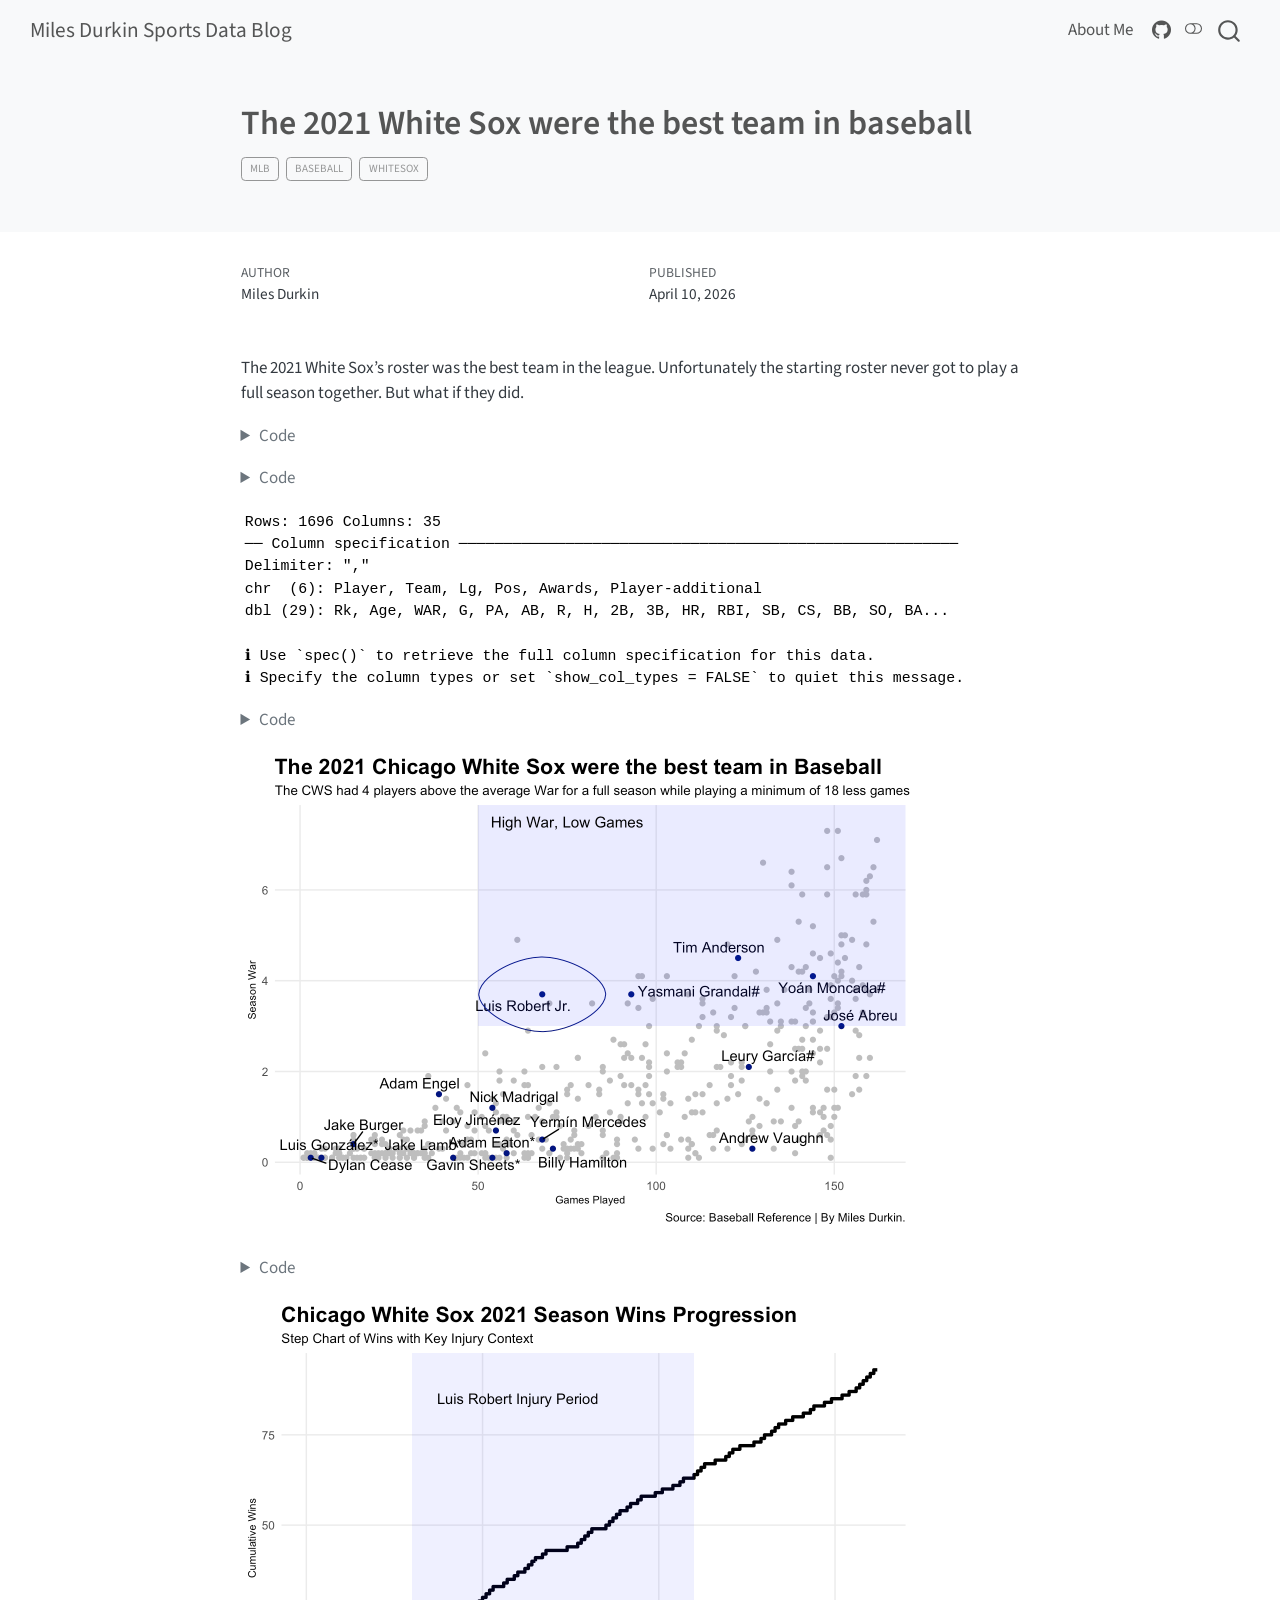
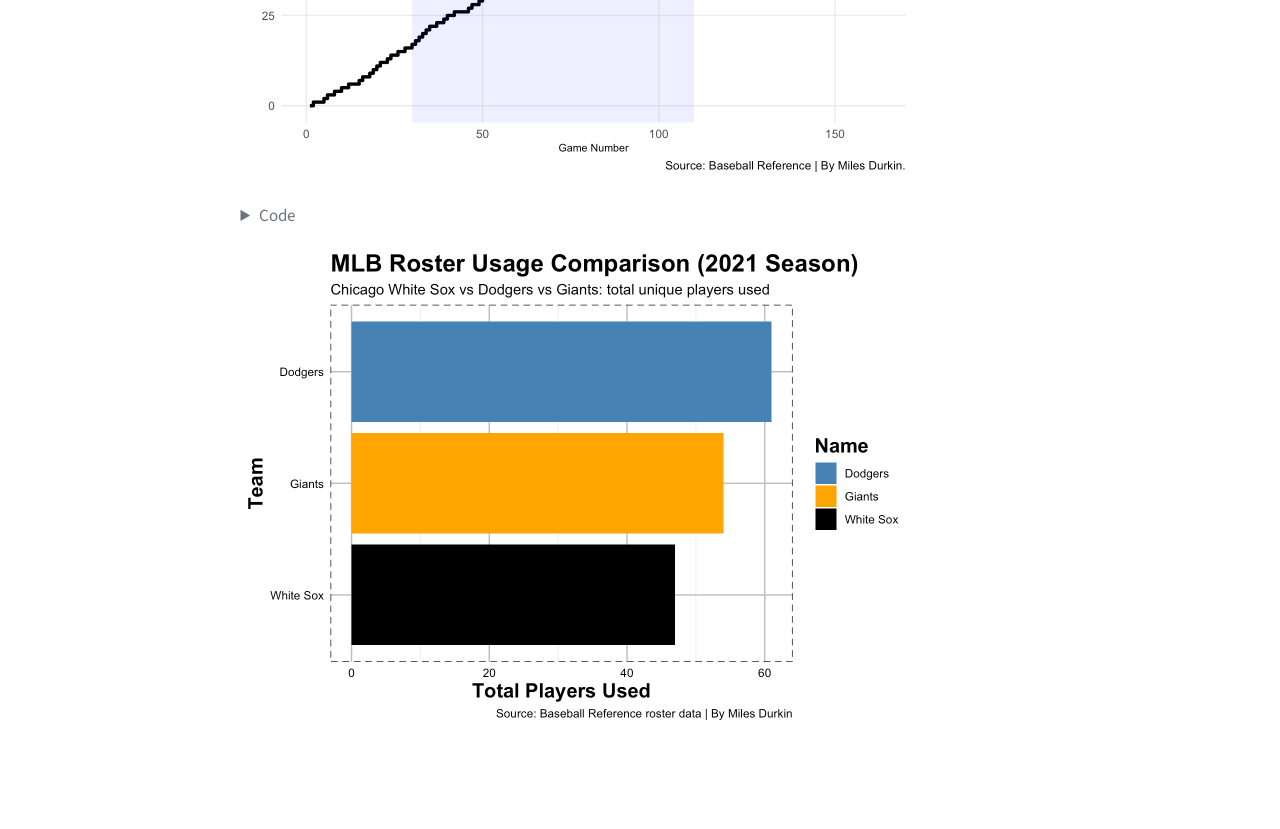
==== posts/mlb-baseball-whitesox-2021-season-best-team-in-the-league/index.html @ f3fd08d5 "Final graphs added just need text" ====
<!DOCTYPE html>
<html xmlns="http://www.w3.org/1999/xhtml" lang="en" xml:lang="en"><head>

<meta charset="utf-8">
<meta name="generator" content="quarto-1.9.36">

<meta name="viewport" content="width=device-width, initial-scale=1.0, user-scalable=yes">

<meta name="author" content="Miles Durkin">
<meta name="dcterms.date" content="2026-04-10">

<title>The 2021 White Sox were the best team in baseball – Miles Durkin Sports Data Blog</title>
<style>
/* Default styles provided by pandoc.
** See https://pandoc.org/MANUAL.html#variables-for-html for config info.
*/
code{white-space: pre-wrap;}
span.smallcaps{font-variant: small-caps;}
div.columns{display: flex; gap: min(4vw, 1.5em);}
div.column{flex: auto; overflow-x: auto;}
div.hanging-indent{margin-left: 1.5em; text-indent: -1.5em;}
ul.task-list{list-style: none;}
ul.task-list li input[type="checkbox"] {
  width: 0.8em;
  margin: 0 0.8em 0.2em -1em; /* quarto-specific, see https://github.com/quarto-dev/quarto-cli/issues/4556 */ 
  vertical-align: middle;
}
/* CSS for syntax highlighting */
html { -webkit-text-size-adjust: 100%; }
pre > code.sourceCode { white-space: pre; position: relative; }
pre > code.sourceCode > span { display: inline-block; line-height: 1.25; }
pre > code.sourceCode > span:empty { height: 1.2em; }
.sourceCode { overflow: visible; }
code.sourceCode > span { color: inherit; text-decoration: inherit; }
div.sourceCode { margin: 1em 0; }
pre.sourceCode { margin: 0; }
@media screen {
div.sourceCode { overflow: auto; }
}
@media print {
pre > code.sourceCode { white-space: pre-wrap; }
pre > code.sourceCode > span { text-indent: -5em; padding-left: 5em; }
}
pre.numberSource code
  { counter-reset: source-line 0; }
pre.numberSource code > span
  { position: relative; left: -4em; counter-increment: source-line; }
pre.numberSource code > span > a:first-child::before
  { content: counter(source-line);
    position: relative; left: -1em; text-align: right; vertical-align: baseline;
    border: none; display: inline-block;
    -webkit-touch-callout: none; -webkit-user-select: none;
    -khtml-user-select: none; -moz-user-select: none;
    -ms-user-select: none; user-select: none;
    padding: 0 4px; width: 4em;
  }
pre.numberSource { margin-left: 3em;  padding-left: 4px; }
div.sourceCode
  {   }
@media screen {
pre > code.sourceCode > span > a:first-child::before { text-decoration: underline; }
}
</style>


<script src="../../site_libs/quarto-nav/quarto-nav.js"></script>
<script src="../../site_libs/quarto-nav/headroom.min.js"></script>
<script src="../../site_libs/clipboard/clipboard.min.js"></script>
<script src="../../site_libs/quarto-search/autocomplete.umd.js"></script>
<script src="../../site_libs/quarto-search/fuse.min.js"></script>
<script src="../../site_libs/quarto-search/quarto-search.js"></script>
<meta name="quarto:offset" content="../../">
<link href="../../logo.png" rel="icon" type="image/png">
<script src="../../site_libs/quarto-html/quarto.js" type="module"></script>
<script src="../../site_libs/quarto-html/tabsets/tabsets.js" type="module"></script>
<script src="../../site_libs/quarto-html/popper.min.js"></script>
<script src="../../site_libs/quarto-html/tippy.umd.min.js"></script>
<script src="../../site_libs/quarto-html/anchor.min.js"></script>
<link href="../../site_libs/quarto-html/tippy.css" rel="stylesheet">
<link href="../../site_libs/quarto-html/quarto-syntax-highlighting-845c23b38eaddc0f92fda52bfe77a8c8.css" rel="stylesheet" class="quarto-color-scheme" id="quarto-text-highlighting-styles">
<link href="../../site_libs/quarto-html/quarto-syntax-highlighting-dark-f418161beb48e0141c760e455f12af2c.css" rel="stylesheet" class="quarto-color-scheme quarto-color-alternate" id="quarto-text-highlighting-styles">
<link href="../../site_libs/quarto-html/quarto-syntax-highlighting-845c23b38eaddc0f92fda52bfe77a8c8.css" rel="stylesheet" class="quarto-color-scheme-extra" id="quarto-text-highlighting-styles">
<script src="../../site_libs/bootstrap/bootstrap.min.js"></script>
<link href="../../site_libs/bootstrap/bootstrap-icons.css" rel="stylesheet">
<link href="../../site_libs/bootstrap/bootstrap-158031087360bce0ff56dc785ce39e06.min.css" rel="stylesheet" append-hash="true" class="quarto-color-scheme" id="quarto-bootstrap" data-mode="light">
<link href="../../site_libs/bootstrap/bootstrap-dark-e688a9ea04796c3ad7036a6475596ed8.min.css" rel="stylesheet" append-hash="true" class="quarto-color-scheme quarto-color-alternate" id="quarto-bootstrap" data-mode="light">
<link href="../../site_libs/bootstrap/bootstrap-158031087360bce0ff56dc785ce39e06.min.css" rel="stylesheet" append-hash="true" class="quarto-color-scheme-extra" id="quarto-bootstrap" data-mode="light">
<script id="quarto-search-options" type="application/json">{
  "location": "navbar",
  "copy-button": false,
  "collapse-after": 3,
  "panel-placement": "end",
  "type": "overlay",
  "limit": 50,
  "keyboard-shortcut": [
    "f",
    "/",
    "s"
  ],
  "show-item-context": false,
  "language": {
    "search-no-results-text": "No results",
    "search-matching-documents-text": "matching documents",
    "search-copy-link-title": "Copy link to search",
    "search-hide-matches-text": "Hide additional matches",
    "search-more-match-text": "more match in this document",
    "search-more-matches-text": "more matches in this document",
    "search-clear-button-title": "Clear",
    "search-text-placeholder": "",
    "search-detached-cancel-button-title": "Cancel",
    "search-submit-button-title": "Submit",
    "search-label": "Search"
  }
}</script>


<link rel="stylesheet" href="../../styles.css">
</head>

<body class="nav-fixed fullcontent quarto-light"><script id="quarto-html-before-body" type="application/javascript">
    const toggleBodyColorMode = (bsSheetEl) => {
      const mode = bsSheetEl.getAttribute("data-mode");
      const bodyEl = window.document.querySelector("body");
      if (mode === "dark") {
        bodyEl.classList.add("quarto-dark");
        bodyEl.classList.remove("quarto-light");
      } else {
        bodyEl.classList.add("quarto-light");
        bodyEl.classList.remove("quarto-dark");
      }
    }
    const toggleBodyColorPrimary = () => {
      const bsSheetEl = window.document.querySelector("link#quarto-bootstrap:not([rel=disabled-stylesheet])");
      if (bsSheetEl) {
        toggleBodyColorMode(bsSheetEl);
      }
    }
    const setColorSchemeToggle = (alternate) => {
      const toggles = window.document.querySelectorAll('.quarto-color-scheme-toggle');
      for (let i=0; i < toggles.length; i++) {
        const toggle = toggles[i];
        if (toggle) {
          if (alternate) {
            toggle.classList.add("alternate");
          } else {
            toggle.classList.remove("alternate");
          }
        }
      }
    };
    const toggleColorMode = (alternate) => {
      // Switch the stylesheets
      const primaryStylesheets = window.document.querySelectorAll('link.quarto-color-scheme:not(.quarto-color-alternate)');
      const alternateStylesheets = window.document.querySelectorAll('link.quarto-color-scheme.quarto-color-alternate');
      manageTransitions('#quarto-margin-sidebar .nav-link', false);
      if (alternate) {
        // note: dark is layered on light, we don't disable primary!
        enableStylesheet(alternateStylesheets);
        for (const sheetNode of alternateStylesheets) {
          if (sheetNode.id === "quarto-bootstrap") {
            toggleBodyColorMode(sheetNode);
          }
        }
      } else {
        disableStylesheet(alternateStylesheets);
        enableStylesheet(primaryStylesheets)
        toggleBodyColorPrimary();
      }
      manageTransitions('#quarto-margin-sidebar .nav-link', true);
      // Switch the toggles
      setColorSchemeToggle(alternate)
      // Hack to workaround the fact that safari doesn't
      // properly recolor the scrollbar when toggling (#1455)
      if (navigator.userAgent.indexOf('Safari') > 0 && navigator.userAgent.indexOf('Chrome') == -1) {
        manageTransitions("body", false);
        window.scrollTo(0, 1);
        setTimeout(() => {
          window.scrollTo(0, 0);
          manageTransitions("body", true);
        }, 40);
      }
    }
    const disableStylesheet = (stylesheets) => {
      for (let i=0; i < stylesheets.length; i++) {
        const stylesheet = stylesheets[i];
        stylesheet.rel = 'disabled-stylesheet';
      }
    }
    const enableStylesheet = (stylesheets) => {
      for (let i=0; i < stylesheets.length; i++) {
        const stylesheet = stylesheets[i];
        if(stylesheet.rel !== 'stylesheet') { // for Chrome, which will still FOUC without this check
          stylesheet.rel = 'stylesheet';
        }
      }
    }
    const manageTransitions = (selector, allowTransitions) => {
      const els = window.document.querySelectorAll(selector);
      for (let i=0; i < els.length; i++) {
        const el = els[i];
        if (allowTransitions) {
          el.classList.remove('notransition');
        } else {
          el.classList.add('notransition');
        }
      }
    }
    const isFileUrl = () => {
      return window.location.protocol === 'file:';
    }
    const hasAlternateSentinel = () => {
      let styleSentinel = getColorSchemeSentinel();
      if (styleSentinel !== null) {
        return styleSentinel === "alternate";
      } else {
        return false;
      }
    }
    const setStyleSentinel = (alternate) => {
      const value = alternate ? "alternate" : "default";
      if (!isFileUrl()) {
        window.localStorage.setItem("quarto-color-scheme", value);
      } else {
        localAlternateSentinel = value;
      }
    }
    const getColorSchemeSentinel = () => {
      if (!isFileUrl()) {
        const storageValue = window.localStorage.getItem("quarto-color-scheme");
        return storageValue != null ? storageValue : localAlternateSentinel;
      } else {
        return localAlternateSentinel;
      }
    }
    const toggleGiscusIfUsed = (isAlternate, darkModeDefault) => {
      const baseTheme = document.querySelector('#giscus-base-theme')?.value ?? 'light';
      const alternateTheme = document.querySelector('#giscus-alt-theme')?.value ?? 'dark';
      let newTheme = '';
      if(authorPrefersDark) {
        newTheme = isAlternate ? baseTheme : alternateTheme;
      } else {
        newTheme = isAlternate ? alternateTheme : baseTheme;
      }
      const changeGiscusTheme = () => {
        // From: https://github.com/giscus/giscus/issues/336
        const sendMessage = (message) => {
          const iframe = document.querySelector('iframe.giscus-frame');
          if (!iframe) return;
          iframe.contentWindow.postMessage({ giscus: message }, 'https://giscus.app');
        }
        sendMessage({
          setConfig: {
            theme: newTheme
          }
        });
      }
      const isGiscussLoaded = window.document.querySelector('iframe.giscus-frame') !== null;
      if (isGiscussLoaded) {
        changeGiscusTheme();
      }
    };
    const authorPrefersDark = false;
    const darkModeDefault = authorPrefersDark;
      document.querySelector('link#quarto-text-highlighting-styles.quarto-color-scheme-extra').rel = 'disabled-stylesheet';
      document.querySelector('link#quarto-bootstrap.quarto-color-scheme-extra').rel = 'disabled-stylesheet';
    let localAlternateSentinel = darkModeDefault ? 'alternate' : 'default';
    // Dark / light mode switch
    window.quartoToggleColorScheme = () => {
      // Read the current dark / light value
      let toAlternate = !hasAlternateSentinel();
      toggleColorMode(toAlternate);
      setStyleSentinel(toAlternate);
      toggleGiscusIfUsed(toAlternate, darkModeDefault);
      window.dispatchEvent(new Event('resize'));
    };
    // Switch to dark mode if need be
    if (hasAlternateSentinel()) {
      toggleColorMode(true);
    } else {
      toggleColorMode(false);
    }
  </script>

<div id="quarto-search-results"></div>
  <header id="quarto-header" class="headroom fixed-top quarto-banner">
    <nav class="navbar navbar-expand-lg " data-bs-theme="dark">
      <div class="navbar-container container-fluid">
      <div class="navbar-brand-container mx-auto">
    <a class="navbar-brand" href="../../index.html">
    <span class="navbar-title">Miles Durkin Sports Data Blog</span>
    </a>
  </div>
            <div id="quarto-search" class="" title="Search"></div>
          <button class="navbar-toggler" type="button" data-bs-toggle="collapse" data-bs-target="#navbarCollapse" aria-controls="navbarCollapse" role="menu" aria-expanded="false" aria-label="Toggle navigation" onclick="if (window.quartoToggleHeadroom) { window.quartoToggleHeadroom(); }">
  <span class="navbar-toggler-icon"></span>
</button>
          <div class="collapse navbar-collapse" id="navbarCollapse">
            <ul class="navbar-nav navbar-nav-scroll ms-auto">
  <li class="nav-item">
    <a class="nav-link" href="../../about.html"> 
<span class="menu-text">About Me</span></a>
  </li>  
  <li class="nav-item compact">
    <a class="nav-link" href="https://github.com/milesdurkin"> <i class="bi bi-github" role="img">
</i> 
<span class="menu-text"></span></a>
  </li>  
</ul>
          </div> <!-- /navcollapse -->
            <div class="quarto-navbar-tools">
  <a href="" class="quarto-color-scheme-toggle quarto-navigation-tool  px-1" onclick="window.quartoToggleColorScheme(); return false;" title="Toggle dark mode"><i class="bi"></i></a>
</div>
      </div> <!-- /container-fluid -->
    </nav>
</header>
<!-- content -->
<header id="title-block-header" class="quarto-title-block default page-columns page-full">
  <div class="quarto-title-banner page-columns page-full">
    <div class="quarto-title column-body">
      <h1 class="title">The 2021 White Sox were the best team in baseball</h1>
                                <div class="quarto-categories">
                <div class="quarto-category">mlb</div>
                <div class="quarto-category">baseball</div>
                <div class="quarto-category">whitesox</div>
              </div>
                  </div>
  </div>
    
  
  <div class="quarto-title-meta">

      <div>
      <div class="quarto-title-meta-heading">Author</div>
      <div class="quarto-title-meta-contents">
               <p>Miles Durkin </p>
            </div>
    </div>
      
      <div>
      <div class="quarto-title-meta-heading">Published</div>
      <div class="quarto-title-meta-contents">
        <p class="date">April 10, 2026</p>
      </div>
    </div>
    
      
    </div>
    
  
  </header><div id="quarto-content" class="quarto-container page-columns page-rows-contents page-layout-article page-navbar">
<!-- sidebar -->
<!-- margin-sidebar -->
    
<!-- main -->
<main class="content quarto-banner-title-block" id="quarto-document-content">






<p>The 2021 White Sox’s roster was the best team in the league. Unfortunately the starting roster never got to play a full season together. But what if they did.</p>
<div class="cell">
<details class="code-fold">
<summary>Code</summary>
<div class="code-copy-outer-scaffold"><div class="sourceCode cell-code" id="cb1"><pre class="sourceCode r code-with-copy"><code class="sourceCode r"><span id="cb1-1"><a href="#cb1-1" aria-hidden="true" tabindex="-1"></a><span class="fu">library</span>(tidyverse)</span></code></pre></div><button title="Copy to Clipboard" class="code-copy-button"><i class="bi"></i></button></div>
</details>
</div>
<div class="cell">
<details class="code-fold">
<summary>Code</summary>
<div class="code-copy-outer-scaffold"><div class="sourceCode cell-code" id="cb2"><pre class="sourceCode r code-with-copy"><code class="sourceCode r"><span id="cb2-1"><a href="#cb2-1" aria-hidden="true" tabindex="-1"></a><span class="fu">library</span>(tidyverse)</span>
<span id="cb2-2"><a href="#cb2-2" aria-hidden="true" tabindex="-1"></a><span class="fu">library</span>(ggalt)</span>
<span id="cb2-3"><a href="#cb2-3" aria-hidden="true" tabindex="-1"></a><span class="fu">library</span>(ggrepel)</span>
<span id="cb2-4"><a href="#cb2-4" aria-hidden="true" tabindex="-1"></a></span>
<span id="cb2-5"><a href="#cb2-5" aria-hidden="true" tabindex="-1"></a>PLAYERBATTING <span class="ot">&lt;-</span> <span class="fu">read_csv</span>(<span class="st">"data/2021_MLB_PLAYER_BATTING_DATA.csv"</span>) <span class="sc">|&gt;</span></span>
<span id="cb2-6"><a href="#cb2-6" aria-hidden="true" tabindex="-1"></a>  <span class="fu">filter</span>(WAR <span class="sc">&gt;</span> <span class="dv">0</span>)</span></code></pre></div><button title="Copy to Clipboard" class="code-copy-button"><i class="bi"></i></button></div>
</details>
<div class="cell-output cell-output-stderr">
<pre><code>Rows: 1696 Columns: 35
── Column specification ────────────────────────────────────────────────────────
Delimiter: ","
chr  (6): Player, Team, Lg, Pos, Awards, Player-additional
dbl (29): Rk, Age, WAR, G, PA, AB, R, H, 2B, 3B, HR, RBI, SB, CS, BB, SO, BA...

ℹ Use `spec()` to retrieve the full column specification for this data.
ℹ Specify the column types or set `show_col_types = FALSE` to quiet this message.</code></pre>
</div>
<details class="code-fold">
<summary>Code</summary>
<div class="code-copy-outer-scaffold"><div class="sourceCode cell-code" id="cb4"><pre class="sourceCode r code-with-copy"><code class="sourceCode r"><span id="cb4-1"><a href="#cb4-1" aria-hidden="true" tabindex="-1"></a>WS <span class="ot">&lt;-</span> PLAYERBATTING <span class="sc">|&gt;</span> <span class="fu">filter</span>(Team <span class="sc">==</span> <span class="st">"CHW"</span>)</span>
<span id="cb4-2"><a href="#cb4-2" aria-hidden="true" tabindex="-1"></a></span>
<span id="cb4-3"><a href="#cb4-3" aria-hidden="true" tabindex="-1"></a>LR <span class="ot">&lt;-</span> WS <span class="sc">|&gt;</span> <span class="fu">filter</span>(Player <span class="sc">==</span> <span class="st">"Luis Robert Jr."</span>)</span>
<span id="cb4-4"><a href="#cb4-4" aria-hidden="true" tabindex="-1"></a></span>
<span id="cb4-5"><a href="#cb4-5" aria-hidden="true" tabindex="-1"></a><span class="fu">ggplot</span>() <span class="sc">+</span> </span>
<span id="cb4-6"><a href="#cb4-6" aria-hidden="true" tabindex="-1"></a>  <span class="fu">geom_point</span>(<span class="at">data=</span>PLAYERBATTING, <span class="fu">aes</span>(<span class="at">x=</span>G, <span class="at">y=</span>WAR), <span class="at">color=</span><span class="st">"grey"</span>) <span class="sc">+</span></span>
<span id="cb4-7"><a href="#cb4-7" aria-hidden="true" tabindex="-1"></a>  <span class="fu">geom_point</span>(<span class="at">data=</span>WS, <span class="fu">aes</span>(<span class="at">x=</span>G, <span class="at">y=</span>WAR), <span class="at">color=</span><span class="st">"navy"</span>) <span class="sc">+</span></span>
<span id="cb4-8"><a href="#cb4-8" aria-hidden="true" tabindex="-1"></a>  <span class="fu">geom_text_repel</span>(<span class="at">data=</span>WS, <span class="fu">aes</span>(<span class="at">x=</span>G, <span class="at">y=</span>WAR, <span class="at">label=</span>Player)) <span class="sc">+</span> </span>
<span id="cb4-9"><a href="#cb4-9" aria-hidden="true" tabindex="-1"></a>  <span class="fu">geom_encircle</span>(<span class="at">data=</span>LR, <span class="fu">aes</span>(<span class="at">x=</span>G, <span class="at">y=</span>WAR), <span class="at">s_shape=</span>.<span class="dv">001</span>, <span class="at">expand=</span>.<span class="dv">001</span>, <span class="at">colour=</span><span class="st">"navy"</span>) <span class="sc">+</span></span>
<span id="cb4-10"><a href="#cb4-10" aria-hidden="true" tabindex="-1"></a>  <span class="fu">annotate</span>(<span class="st">"rect"</span>, <span class="at">fill =</span> <span class="st">"blue"</span>, <span class="at">alpha =</span> <span class="fl">0.1</span>, </span>
<span id="cb4-11"><a href="#cb4-11" aria-hidden="true" tabindex="-1"></a>        <span class="at">xmin =</span> <span class="dv">50</span>, <span class="at">xmax =</span> <span class="cn">Inf</span>,</span>
<span id="cb4-12"><a href="#cb4-12" aria-hidden="true" tabindex="-1"></a>        <span class="at">ymin =</span> <span class="dv">3</span>, <span class="at">ymax =</span> <span class="cn">Inf</span>) <span class="sc">+</span></span>
<span id="cb4-13"><a href="#cb4-13" aria-hidden="true" tabindex="-1"></a>  <span class="fu">geom_text</span>(<span class="fu">aes</span>(<span class="at">x=</span><span class="dv">75</span>, <span class="at">y=</span><span class="fl">7.5</span>, <span class="at">label=</span><span class="st">"High War, Low Games"</span>), <span class="at">size=</span><span class="dv">4</span>) <span class="sc">+</span></span>
<span id="cb4-14"><a href="#cb4-14" aria-hidden="true" tabindex="-1"></a>  <span class="fu">labs</span>(<span class="at">title=</span><span class="st">"The 2021 Chicago White Sox were the best team in Baseball"</span>, <span class="at">subtitle=</span><span class="st">"The CWS had 4 players above the average War for a full season while playing a minimum of 18 less games"</span>, <span class="at">x=</span><span class="st">"Games Played"</span>, <span class="at">y=</span><span class="st">"Season War"</span>, <span class="at">caption =</span> <span class="st">"Source: Baseball Reference | By Miles Durkin."</span>) <span class="sc">+</span> </span>
<span id="cb4-15"><a href="#cb4-15" aria-hidden="true" tabindex="-1"></a>  <span class="fu">theme_minimal</span>() <span class="sc">+</span> </span>
<span id="cb4-16"><a href="#cb4-16" aria-hidden="true" tabindex="-1"></a>  <span class="fu">theme</span>(</span>
<span id="cb4-17"><a href="#cb4-17" aria-hidden="true" tabindex="-1"></a>    <span class="at">plot.title =</span> <span class="fu">element_text</span>(<span class="at">size =</span> <span class="dv">16</span>, <span class="at">face =</span> <span class="st">"bold"</span>),</span>
<span id="cb4-18"><a href="#cb4-18" aria-hidden="true" tabindex="-1"></a>    <span class="at">axis.title =</span> <span class="fu">element_text</span>(<span class="at">size =</span> <span class="dv">8</span>), </span>
<span id="cb4-19"><a href="#cb4-19" aria-hidden="true" tabindex="-1"></a>    <span class="at">plot.subtitle =</span> <span class="fu">element_text</span>(<span class="at">size=</span><span class="dv">10</span>), </span>
<span id="cb4-20"><a href="#cb4-20" aria-hidden="true" tabindex="-1"></a>    <span class="at">panel.grid.minor =</span> <span class="fu">element_blank</span>()</span>
<span id="cb4-21"><a href="#cb4-21" aria-hidden="true" tabindex="-1"></a>    )</span></code></pre></div><button title="Copy to Clipboard" class="code-copy-button"><i class="bi"></i></button></div>
</details>
<div class="cell-output-display">
<div>
<figure class="figure">
<p><img src="index_files/figure-html/unnamed-chunk-2-1.png" class="img-fluid figure-img" width="672"></p>
</figure>
</div>
</div>
</div>
<div class="cell">
<details class="code-fold">
<summary>Code</summary>
<div class="code-copy-outer-scaffold"><div class="sourceCode cell-code" id="cb5"><pre class="sourceCode r code-with-copy"><code class="sourceCode r"><span id="cb5-1"><a href="#cb5-1" aria-hidden="true" tabindex="-1"></a><span class="fu">library</span>(tidyverse)</span>
<span id="cb5-2"><a href="#cb5-2" aria-hidden="true" tabindex="-1"></a></span>
<span id="cb5-3"><a href="#cb5-3" aria-hidden="true" tabindex="-1"></a>WS_WIN_LOSS <span class="ot">&lt;-</span> <span class="fu">read.csv</span>(<span class="st">"data/WHITESOX_YEAR_RECORD.csv"</span>)</span>
<span id="cb5-4"><a href="#cb5-4" aria-hidden="true" tabindex="-1"></a></span>
<span id="cb5-5"><a href="#cb5-5" aria-hidden="true" tabindex="-1"></a></span>
<span id="cb5-6"><a href="#cb5-6" aria-hidden="true" tabindex="-1"></a>WS_WIN_LOSS_CLEAN <span class="ot">&lt;-</span> WS_WIN_LOSS <span class="sc">|&gt;</span></span>
<span id="cb5-7"><a href="#cb5-7" aria-hidden="true" tabindex="-1"></a>  <span class="fu">mutate</span>(</span>
<span id="cb5-8"><a href="#cb5-8" aria-hidden="true" tabindex="-1"></a>    <span class="at">Win =</span> <span class="fu">ifelse</span>(<span class="fu">grepl</span>(<span class="st">"^W"</span>, W.L), <span class="dv">1</span>, <span class="dv">0</span>),</span>
<span id="cb5-9"><a href="#cb5-9" aria-hidden="true" tabindex="-1"></a>    <span class="at">Game =</span> <span class="fu">row_number</span>(),</span>
<span id="cb5-10"><a href="#cb5-10" aria-hidden="true" tabindex="-1"></a>    <span class="at">Cum_Wins =</span> <span class="fu">cumsum</span>(Win)</span>
<span id="cb5-11"><a href="#cb5-11" aria-hidden="true" tabindex="-1"></a>  )</span>
<span id="cb5-12"><a href="#cb5-12" aria-hidden="true" tabindex="-1"></a></span>
<span id="cb5-13"><a href="#cb5-13" aria-hidden="true" tabindex="-1"></a><span class="fu">ggplot</span>() <span class="sc">+</span></span>
<span id="cb5-14"><a href="#cb5-14" aria-hidden="true" tabindex="-1"></a>  <span class="fu">geom_step</span>(</span>
<span id="cb5-15"><a href="#cb5-15" aria-hidden="true" tabindex="-1"></a>    <span class="at">data =</span> WS_WIN_LOSS_CLEAN,</span>
<span id="cb5-16"><a href="#cb5-16" aria-hidden="true" tabindex="-1"></a>    <span class="fu">aes</span>(<span class="at">x =</span> Game, <span class="at">y =</span> Cum_Wins),</span>
<span id="cb5-17"><a href="#cb5-17" aria-hidden="true" tabindex="-1"></a>    <span class="at">color =</span> <span class="st">"#000000"</span>,</span>
<span id="cb5-18"><a href="#cb5-18" aria-hidden="true" tabindex="-1"></a>    <span class="at">linewidth =</span> <span class="fl">1.2</span></span>
<span id="cb5-19"><a href="#cb5-19" aria-hidden="true" tabindex="-1"></a>  ) <span class="sc">+</span></span>
<span id="cb5-20"><a href="#cb5-20" aria-hidden="true" tabindex="-1"></a>  </span>
<span id="cb5-21"><a href="#cb5-21" aria-hidden="true" tabindex="-1"></a>  <span class="fu">annotate</span>(</span>
<span id="cb5-22"><a href="#cb5-22" aria-hidden="true" tabindex="-1"></a>    <span class="st">"rect"</span>,</span>
<span id="cb5-23"><a href="#cb5-23" aria-hidden="true" tabindex="-1"></a>    <span class="at">xmin =</span> <span class="dv">30</span>, <span class="at">xmax =</span> <span class="dv">110</span>,</span>
<span id="cb5-24"><a href="#cb5-24" aria-hidden="true" tabindex="-1"></a>    <span class="at">ymin =</span> <span class="sc">-</span><span class="cn">Inf</span>, <span class="at">ymax =</span> <span class="cn">Inf</span>,</span>
<span id="cb5-25"><a href="#cb5-25" aria-hidden="true" tabindex="-1"></a>    <span class="at">fill =</span> <span class="st">"blue"</span>, <span class="at">alpha =</span> <span class="fl">0.08</span></span>
<span id="cb5-26"><a href="#cb5-26" aria-hidden="true" tabindex="-1"></a>  ) <span class="sc">+</span></span>
<span id="cb5-27"><a href="#cb5-27" aria-hidden="true" tabindex="-1"></a>  </span>
<span id="cb5-28"><a href="#cb5-28" aria-hidden="true" tabindex="-1"></a>  <span class="fu">annotate</span>(</span>
<span id="cb5-29"><a href="#cb5-29" aria-hidden="true" tabindex="-1"></a>    <span class="st">"text"</span>,</span>
<span id="cb5-30"><a href="#cb5-30" aria-hidden="true" tabindex="-1"></a>    <span class="at">x =</span> <span class="dv">60</span>,</span>
<span id="cb5-31"><a href="#cb5-31" aria-hidden="true" tabindex="-1"></a>    <span class="at">y =</span> <span class="dv">85</span>,</span>
<span id="cb5-32"><a href="#cb5-32" aria-hidden="true" tabindex="-1"></a>    <span class="at">label =</span> <span class="st">"Luis Robert Injury Period"</span></span>
<span id="cb5-33"><a href="#cb5-33" aria-hidden="true" tabindex="-1"></a>  ) <span class="sc">+</span></span>
<span id="cb5-34"><a href="#cb5-34" aria-hidden="true" tabindex="-1"></a>  </span>
<span id="cb5-35"><a href="#cb5-35" aria-hidden="true" tabindex="-1"></a>  <span class="fu">labs</span>(</span>
<span id="cb5-36"><a href="#cb5-36" aria-hidden="true" tabindex="-1"></a>    <span class="at">x =</span> <span class="st">"Game Number"</span>, <span class="at">y =</span> <span class="st">"Cumulative Wins"</span>, <span class="at">title =</span> <span class="st">"Chicago White Sox 2021 Season Wins Progression"</span>, <span class="at">subtitle =</span> <span class="st">"Step Chart of Wins with Key Injury Context"</span>, <span class="at">caption =</span> <span class="st">"Source: Baseball Reference | By Miles Durkin."</span></span>
<span id="cb5-37"><a href="#cb5-37" aria-hidden="true" tabindex="-1"></a>  ) <span class="sc">+</span></span>
<span id="cb5-38"><a href="#cb5-38" aria-hidden="true" tabindex="-1"></a>  </span>
<span id="cb5-39"><a href="#cb5-39" aria-hidden="true" tabindex="-1"></a>  <span class="fu">theme_minimal</span>() <span class="sc">+</span></span>
<span id="cb5-40"><a href="#cb5-40" aria-hidden="true" tabindex="-1"></a>  <span class="fu">theme</span>(</span>
<span id="cb5-41"><a href="#cb5-41" aria-hidden="true" tabindex="-1"></a>    <span class="at">plot.title =</span> <span class="fu">element_text</span>(<span class="at">size =</span> <span class="dv">16</span>, <span class="at">face =</span> <span class="st">"bold"</span>),</span>
<span id="cb5-42"><a href="#cb5-42" aria-hidden="true" tabindex="-1"></a>    <span class="at">plot.subtitle =</span> <span class="fu">element_text</span>(<span class="at">size =</span> <span class="dv">10</span>),</span>
<span id="cb5-43"><a href="#cb5-43" aria-hidden="true" tabindex="-1"></a>    <span class="at">axis.title =</span> <span class="fu">element_text</span>(<span class="at">size =</span> <span class="dv">8</span>),</span>
<span id="cb5-44"><a href="#cb5-44" aria-hidden="true" tabindex="-1"></a>    <span class="at">panel.grid.minor =</span> <span class="fu">element_blank</span>()</span>
<span id="cb5-45"><a href="#cb5-45" aria-hidden="true" tabindex="-1"></a>  )</span></code></pre></div><button title="Copy to Clipboard" class="code-copy-button"><i class="bi"></i></button></div>
</details>
<div class="cell-output-display">
<div>
<figure class="figure">
<p><img src="index_files/figure-html/unnamed-chunk-3-1.png" class="img-fluid figure-img" width="672"></p>
</figure>
</div>
</div>
</div>
<div class="cell">
<details class="code-fold">
<summary>Code</summary>
<div class="code-copy-outer-scaffold"><div class="sourceCode cell-code" id="cb6"><pre class="sourceCode r code-with-copy"><code class="sourceCode r"><span id="cb6-1"><a href="#cb6-1" aria-hidden="true" tabindex="-1"></a><span class="fu">library</span>(tidyverse)</span>
<span id="cb6-2"><a href="#cb6-2" aria-hidden="true" tabindex="-1"></a><span class="fu">library</span>(ggalt)</span>
<span id="cb6-3"><a href="#cb6-3" aria-hidden="true" tabindex="-1"></a><span class="fu">library</span>(ggrepel)</span>
<span id="cb6-4"><a href="#cb6-4" aria-hidden="true" tabindex="-1"></a></span>
<span id="cb6-5"><a href="#cb6-5" aria-hidden="true" tabindex="-1"></a>WSROSTER <span class="ot">&lt;-</span> <span class="fu">read.csv</span>(<span class="st">"data/WS_FULL_SEASON_ROSTER.csv"</span>)</span>
<span id="cb6-6"><a href="#cb6-6" aria-hidden="true" tabindex="-1"></a></span>
<span id="cb6-7"><a href="#cb6-7" aria-hidden="true" tabindex="-1"></a>LAROSTER <span class="ot">&lt;-</span> <span class="fu">read.csv</span>(<span class="st">"data/LAD_SEASON_ROSTER.csv"</span>)</span>
<span id="cb6-8"><a href="#cb6-8" aria-hidden="true" tabindex="-1"></a></span>
<span id="cb6-9"><a href="#cb6-9" aria-hidden="true" tabindex="-1"></a>SFROSTER <span class="ot">&lt;-</span> <span class="fu">read.csv</span>(<span class="st">"data/SF_SEASON_ROSTER.csv"</span>)</span>
<span id="cb6-10"><a href="#cb6-10" aria-hidden="true" tabindex="-1"></a></span>
<span id="cb6-11"><a href="#cb6-11" aria-hidden="true" tabindex="-1"></a><span class="fu">library</span>(tidyverse)</span>
<span id="cb6-12"><a href="#cb6-12" aria-hidden="true" tabindex="-1"></a></span>
<span id="cb6-13"><a href="#cb6-13" aria-hidden="true" tabindex="-1"></a>WS <span class="ot">&lt;-</span> WSROSTER <span class="sc">|&gt;</span></span>
<span id="cb6-14"><a href="#cb6-14" aria-hidden="true" tabindex="-1"></a>  <span class="fu">summarise</span>(</span>
<span id="cb6-15"><a href="#cb6-15" aria-hidden="true" tabindex="-1"></a>    <span class="at">Name =</span> <span class="st">"White Sox"</span>,</span>
<span id="cb6-16"><a href="#cb6-16" aria-hidden="true" tabindex="-1"></a>    <span class="at">Players =</span> <span class="fu">n_distinct</span>(Player))</span>
<span id="cb6-17"><a href="#cb6-17" aria-hidden="true" tabindex="-1"></a></span>
<span id="cb6-18"><a href="#cb6-18" aria-hidden="true" tabindex="-1"></a>LAD <span class="ot">&lt;-</span> LAROSTER <span class="sc">|&gt;</span></span>
<span id="cb6-19"><a href="#cb6-19" aria-hidden="true" tabindex="-1"></a>  <span class="fu">summarise</span>(</span>
<span id="cb6-20"><a href="#cb6-20" aria-hidden="true" tabindex="-1"></a>    <span class="at">Name =</span> <span class="st">"Dodgers"</span>,</span>
<span id="cb6-21"><a href="#cb6-21" aria-hidden="true" tabindex="-1"></a>    <span class="at">Players =</span> <span class="fu">n_distinct</span>(Player))</span>
<span id="cb6-22"><a href="#cb6-22" aria-hidden="true" tabindex="-1"></a></span>
<span id="cb6-23"><a href="#cb6-23" aria-hidden="true" tabindex="-1"></a>SF <span class="ot">&lt;-</span> SFROSTER <span class="sc">|&gt;</span></span>
<span id="cb6-24"><a href="#cb6-24" aria-hidden="true" tabindex="-1"></a>  <span class="fu">summarise</span>(</span>
<span id="cb6-25"><a href="#cb6-25" aria-hidden="true" tabindex="-1"></a>    <span class="at">Name =</span> <span class="st">"Giants"</span>,</span>
<span id="cb6-26"><a href="#cb6-26" aria-hidden="true" tabindex="-1"></a>    <span class="at">Players =</span> <span class="fu">n_distinct</span>(Player))</span>
<span id="cb6-27"><a href="#cb6-27" aria-hidden="true" tabindex="-1"></a></span>
<span id="cb6-28"><a href="#cb6-28" aria-hidden="true" tabindex="-1"></a>BIGTHREE <span class="ot">&lt;-</span> <span class="fu">bind_rows</span>(WS, LAD, SF)</span>
<span id="cb6-29"><a href="#cb6-29" aria-hidden="true" tabindex="-1"></a></span>
<span id="cb6-30"><a href="#cb6-30" aria-hidden="true" tabindex="-1"></a><span class="fu">ggplot</span>() <span class="sc">+</span></span>
<span id="cb6-31"><a href="#cb6-31" aria-hidden="true" tabindex="-1"></a>  <span class="fu">geom_bar</span>(</span>
<span id="cb6-32"><a href="#cb6-32" aria-hidden="true" tabindex="-1"></a>    <span class="at">data =</span> BIGTHREE,</span>
<span id="cb6-33"><a href="#cb6-33" aria-hidden="true" tabindex="-1"></a>    <span class="fu">aes</span>(<span class="at">x =</span> <span class="fu">reorder</span>(Name, Players), <span class="at">weight =</span> Players, <span class="at">fill =</span> Name)) <span class="sc">+</span></span>
<span id="cb6-34"><a href="#cb6-34" aria-hidden="true" tabindex="-1"></a>  <span class="fu">coord_flip</span>() <span class="sc">+</span></span>
<span id="cb6-35"><a href="#cb6-35" aria-hidden="true" tabindex="-1"></a>  <span class="fu">scale_fill_manual</span>(<span class="at">values =</span> <span class="fu">c</span>(</span>
<span id="cb6-36"><a href="#cb6-36" aria-hidden="true" tabindex="-1"></a>    <span class="st">"White Sox"</span> <span class="ot">=</span> <span class="st">"black"</span>,</span>
<span id="cb6-37"><a href="#cb6-37" aria-hidden="true" tabindex="-1"></a>    <span class="st">"Dodgers"</span> <span class="ot">=</span> <span class="st">"steelblue"</span>,</span>
<span id="cb6-38"><a href="#cb6-38" aria-hidden="true" tabindex="-1"></a>    <span class="st">"Giants"</span> <span class="ot">=</span> <span class="st">"orange"</span>)) <span class="sc">+</span></span>
<span id="cb6-39"><a href="#cb6-39" aria-hidden="true" tabindex="-1"></a>  <span class="fu">labs</span>(</span>
<span id="cb6-40"><a href="#cb6-40" aria-hidden="true" tabindex="-1"></a>    <span class="at">title =</span> <span class="st">"MLB Roster Usage Comparison (2021 Season)"</span>, <span class="at">subtitle =</span> <span class="st">"Chicago White Sox vs Dodgers vs Giants: total unique players used"</span>, <span class="at">x =</span> <span class="st">"Team"</span>, <span class="at">y =</span> <span class="st">"Total Players Used"</span>, <span class="at">caption =</span> <span class="st">"Source: Baseball Reference roster data | By Miles Durkin"</span>) <span class="sc">+</span></span>
<span id="cb6-41"><a href="#cb6-41" aria-hidden="true" tabindex="-1"></a>  <span class="fu">theme_minimal</span>() <span class="sc">+</span></span>
<span id="cb6-42"><a href="#cb6-42" aria-hidden="true" tabindex="-1"></a>  <span class="fu">theme</span>(</span>
<span id="cb6-43"><a href="#cb6-43" aria-hidden="true" tabindex="-1"></a>    <span class="at">title =</span> <span class="fu">element_text</span>(<span class="at">color =</span> <span class="st">"black"</span>, <span class="at">size =</span> <span class="dv">15</span>, <span class="at">face =</span> <span class="st">"bold"</span>),</span>
<span id="cb6-44"><a href="#cb6-44" aria-hidden="true" tabindex="-1"></a>    <span class="at">plot.background =</span> <span class="fu">element_rect</span>(<span class="at">fill =</span> <span class="st">"white"</span>),</span>
<span id="cb6-45"><a href="#cb6-45" aria-hidden="true" tabindex="-1"></a>    <span class="at">panel.border =</span> <span class="fu">element_rect</span>(<span class="at">linetype =</span> <span class="st">"dashed"</span>, <span class="at">fill =</span> <span class="cn">NA</span>),</span>
<span id="cb6-46"><a href="#cb6-46" aria-hidden="true" tabindex="-1"></a>    <span class="at">panel.grid.major =</span> <span class="fu">element_line</span>(<span class="at">colour =</span> <span class="st">"grey"</span>),</span>
<span id="cb6-47"><a href="#cb6-47" aria-hidden="true" tabindex="-1"></a>    <span class="at">axis.text =</span> <span class="fu">element_text</span>(<span class="at">color =</span> <span class="st">"black"</span>),</span>
<span id="cb6-48"><a href="#cb6-48" aria-hidden="true" tabindex="-1"></a>  )</span></code></pre></div><button title="Copy to Clipboard" class="code-copy-button"><i class="bi"></i></button></div>
</details>
<div class="cell-output-display">
<div>
<figure class="figure">
<p><img src="index_files/figure-html/unnamed-chunk-4-1.png" class="img-fluid figure-img" width="672"></p>
</figure>
</div>
</div>
</div>



</main> <!-- /main -->
<script id="quarto-html-after-body" type="application/javascript">
  window.document.addEventListener("DOMContentLoaded", function (event) {
    // Ensure there is a toggle, if there isn't float one in the top right
    if (window.document.querySelector('.quarto-color-scheme-toggle') === null) {
      const a = window.document.createElement('a');
      a.classList.add('top-right');
      a.classList.add('quarto-color-scheme-toggle');
      a.href = "";
      a.onclick = function() { try { window.quartoToggleColorScheme(); } catch {} return false; };
      const i = window.document.createElement("i");
      i.classList.add('bi');
      a.appendChild(i);
      window.document.body.appendChild(a);
    }
    setColorSchemeToggle(hasAlternateSentinel())
    const icon = "";
    const anchorJS = new window.AnchorJS();
    anchorJS.options = {
      placement: 'right',
      icon: icon
    };
    anchorJS.add('.anchored');
    const isCodeAnnotation = (el) => {
      for (const clz of el.classList) {
        if (clz.startsWith('code-annotation-')) {                     
          return true;
        }
      }
      return false;
    }
    const onCopySuccess = function(e) {
      // button target
      const button = e.trigger;
      // don't keep focus
      button.blur();
      // flash "checked"
      button.classList.add('code-copy-button-checked');
      var currentTitle = button.getAttribute("title");
      button.setAttribute("title", "Copied!");
      let tooltip;
      if (window.bootstrap) {
        button.setAttribute("data-bs-toggle", "tooltip");
        button.setAttribute("data-bs-placement", "left");
        button.setAttribute("data-bs-title", "Copied!");
        tooltip = new bootstrap.Tooltip(button, 
          { trigger: "manual", 
            customClass: "code-copy-button-tooltip",
            offset: [0, -8]});
        tooltip.show();    
      }
      setTimeout(function() {
        if (tooltip) {
          tooltip.hide();
          button.removeAttribute("data-bs-title");
          button.removeAttribute("data-bs-toggle");
          button.removeAttribute("data-bs-placement");
        }
        button.setAttribute("title", currentTitle);
        button.classList.remove('code-copy-button-checked');
      }, 1000);
      // clear code selection
      e.clearSelection();
    }
    const getTextToCopy = function(trigger) {
      const outerScaffold = trigger.parentElement.cloneNode(true);
      const codeEl = outerScaffold.querySelector('code');
      for (const childEl of codeEl.children) {
        if (isCodeAnnotation(childEl)) {
          childEl.remove();
        }
      }
      return codeEl.innerText;
    }
    const clipboard = new window.ClipboardJS('.code-copy-button:not([data-in-quarto-modal])', {
      text: getTextToCopy
    });
    clipboard.on('success', onCopySuccess);
    if (window.document.getElementById('quarto-embedded-source-code-modal')) {
      const clipboardModal = new window.ClipboardJS('.code-copy-button[data-in-quarto-modal]', {
        text: getTextToCopy,
        container: window.document.getElementById('quarto-embedded-source-code-modal')
      });
      clipboardModal.on('success', onCopySuccess);
    }
      var localhostRegex = new RegExp(/^(?:http|https):\/\/localhost\:?[0-9]*\//);
      var mailtoRegex = new RegExp(/^mailto:/);
        var filterRegex = new RegExp('/' + window.location.host + '/');
      var isInternal = (href) => {
          return filterRegex.test(href) || localhostRegex.test(href) || mailtoRegex.test(href);
      }
      // Inspect non-navigation links and adorn them if external
     var links = window.document.querySelectorAll('a[href]:not(.nav-link):not(.navbar-brand):not(.toc-action):not(.sidebar-link):not(.sidebar-item-toggle):not(.pagination-link):not(.no-external):not([aria-hidden]):not(.dropdown-item):not(.quarto-navigation-tool):not(.about-link)');
      for (var i=0; i<links.length; i++) {
        const link = links[i];
        if (!isInternal(link.href)) {
          // undo the damage that might have been done by quarto-nav.js in the case of
          // links that we want to consider external
          if (link.dataset.originalHref !== undefined) {
            link.href = link.dataset.originalHref;
          }
        }
      }
    function tippyHover(el, contentFn, onTriggerFn, onUntriggerFn) {
      const config = {
        allowHTML: true,
        maxWidth: 500,
        delay: 100,
        arrow: false,
        appendTo: function(el) {
            return el.parentElement;
        },
        interactive: true,
        interactiveBorder: 10,
        theme: 'quarto',
        placement: 'bottom-start',
      };
      if (contentFn) {
        config.content = contentFn;
      }
      if (onTriggerFn) {
        config.onTrigger = onTriggerFn;
      }
      if (onUntriggerFn) {
        config.onUntrigger = onUntriggerFn;
      }
      window.tippy(el, config); 
    }
    const noterefs = window.document.querySelectorAll('a[role="doc-noteref"]');
    for (var i=0; i<noterefs.length; i++) {
      const ref = noterefs[i];
      tippyHover(ref, function() {
        // use id or data attribute instead here
        let href = ref.getAttribute('data-footnote-href') || ref.getAttribute('href');
        try { href = new URL(href).hash; } catch {}
        const id = href.replace(/^#\/?/, "");
        const note = window.document.getElementById(id);
        if (note) {
          return note.innerHTML;
        } else {
          return "";
        }
      });
    }
    const xrefs = window.document.querySelectorAll('a.quarto-xref');
    const processXRef = (id, note) => {
      // Strip column container classes
      const stripColumnClz = (el) => {
        el.classList.remove("page-full", "page-columns");
        if (el.children) {
          for (const child of el.children) {
            stripColumnClz(child);
          }
        }
      }
      stripColumnClz(note)
      if (id === null || id.startsWith('sec-')) {
        // Special case sections, only their first couple elements
        const container = document.createElement("div");
        if (note.children && note.children.length > 2) {
          container.appendChild(note.children[0].cloneNode(true));
          for (let i = 1; i < note.children.length; i++) {
            const child = note.children[i];
            if (child.tagName === "P" && child.innerText === "") {
              continue;
            } else {
              container.appendChild(child.cloneNode(true));
              break;
            }
          }
          if (window.Quarto?.typesetMath) {
            window.Quarto.typesetMath(container);
          }
          return container.innerHTML
        } else {
          if (window.Quarto?.typesetMath) {
            window.Quarto.typesetMath(note);
          }
          return note.innerHTML;
        }
      } else {
        // Remove any anchor links if they are present
        const anchorLink = note.querySelector('a.anchorjs-link');
        if (anchorLink) {
          anchorLink.remove();
        }
        if (window.Quarto?.typesetMath) {
          window.Quarto.typesetMath(note);
        }
        if (note.classList.contains("callout")) {
          return note.outerHTML;
        } else {
          return note.innerHTML;
        }
      }
    }
    for (var i=0; i<xrefs.length; i++) {
      const xref = xrefs[i];
      tippyHover(xref, undefined, function(instance) {
        instance.disable();
        let url = xref.getAttribute('href');
        let hash = undefined; 
        if (url.startsWith('#')) {
          hash = url;
        } else {
          try { hash = new URL(url).hash; } catch {}
        }
        if (hash) {
          const id = hash.replace(/^#\/?/, "");
          const note = window.document.getElementById(id);
          if (note !== null) {
            try {
              const html = processXRef(id, note.cloneNode(true));
              instance.setContent(html);
            } finally {
              instance.enable();
              instance.show();
            }
          } else {
            // See if we can fetch this
            fetch(url.split('#')[0])
            .then(res => res.text())
            .then(html => {
              const parser = new DOMParser();
              const htmlDoc = parser.parseFromString(html, "text/html");
              const note = htmlDoc.getElementById(id);
              if (note !== null) {
                const html = processXRef(id, note);
                instance.setContent(html);
              } 
            }).finally(() => {
              instance.enable();
              instance.show();
            });
          }
        } else {
          // See if we can fetch a full url (with no hash to target)
          // This is a special case and we should probably do some content thinning / targeting
          fetch(url)
          .then(res => res.text())
          .then(html => {
            const parser = new DOMParser();
            const htmlDoc = parser.parseFromString(html, "text/html");
            const note = htmlDoc.querySelector('main.content');
            if (note !== null) {
              // This should only happen for chapter cross references
              // (since there is no id in the URL)
              // remove the first header
              if (note.children.length > 0 && note.children[0].tagName === "HEADER") {
                note.children[0].remove();
              }
              const html = processXRef(null, note);
              instance.setContent(html);
            } 
          }).finally(() => {
            instance.enable();
            instance.show();
          });
        }
      }, function(instance) {
      });
    }
        let selectedAnnoteEl;
        const selectorForAnnotation = ( cell, annotation) => {
          let cellAttr = 'data-code-cell="' + cell + '"';
          let lineAttr = 'data-code-annotation="' +  annotation + '"';
          const selector = 'span[' + cellAttr + '][' + lineAttr + ']';
          return selector;
        }
        const selectCodeLines = (annoteEl) => {
          const doc = window.document;
          const targetCell = annoteEl.getAttribute("data-target-cell");
          const targetAnnotation = annoteEl.getAttribute("data-target-annotation");
          const annoteSpan = window.document.querySelector(selectorForAnnotation(targetCell, targetAnnotation));
          const lines = annoteSpan.getAttribute("data-code-lines").split(",");
          const lineIds = lines.map((line) => {
            return targetCell + "-" + line;
          })
          let top = null;
          let height = null;
          let parent = null;
          if (lineIds.length > 0) {
              //compute the position of the single el (top and bottom and make a div)
              const el = window.document.getElementById(lineIds[0]);
              top = el.offsetTop;
              height = el.offsetHeight;
              parent = el.parentElement.parentElement;
            if (lineIds.length > 1) {
              const lastEl = window.document.getElementById(lineIds[lineIds.length - 1]);
              const bottom = lastEl.offsetTop + lastEl.offsetHeight;
              height = bottom - top;
            }
            if (top !== null && height !== null && parent !== null) {
              // cook up a div (if necessary) and position it 
              let div = window.document.getElementById("code-annotation-line-highlight");
              if (div === null) {
                div = window.document.createElement("div");
                div.setAttribute("id", "code-annotation-line-highlight");
                div.style.position = 'absolute';
                parent.appendChild(div);
              }
              div.style.top = top - 2 + "px";
              div.style.height = height + 4 + "px";
              div.style.left = 0;
              let gutterDiv = window.document.getElementById("code-annotation-line-highlight-gutter");
              if (gutterDiv === null) {
                gutterDiv = window.document.createElement("div");
                gutterDiv.setAttribute("id", "code-annotation-line-highlight-gutter");
                gutterDiv.style.position = 'absolute';
                const codeCell = window.document.getElementById(targetCell);
                const gutter = codeCell.querySelector('.code-annotation-gutter');
                gutter.appendChild(gutterDiv);
              }
              gutterDiv.style.top = top - 2 + "px";
              gutterDiv.style.height = height + 4 + "px";
            }
            selectedAnnoteEl = annoteEl;
          }
        };
        const unselectCodeLines = () => {
          const elementsIds = ["code-annotation-line-highlight", "code-annotation-line-highlight-gutter"];
          elementsIds.forEach((elId) => {
            const div = window.document.getElementById(elId);
            if (div) {
              div.remove();
            }
          });
          selectedAnnoteEl = undefined;
        };
          // Handle positioning of the toggle
      window.addEventListener(
        "resize",
        throttle(() => {
          elRect = undefined;
          if (selectedAnnoteEl) {
            selectCodeLines(selectedAnnoteEl);
          }
        }, 10)
      );
      function throttle(fn, ms) {
      let throttle = false;
      let timer;
        return (...args) => {
          if(!throttle) { // first call gets through
              fn.apply(this, args);
              throttle = true;
          } else { // all the others get throttled
              if(timer) clearTimeout(timer); // cancel #2
              timer = setTimeout(() => {
                fn.apply(this, args);
                timer = throttle = false;
              }, ms);
          }
        };
      }
        // Attach click handler to the DT
        const annoteDls = window.document.querySelectorAll('dt[data-target-cell]');
        for (const annoteDlNode of annoteDls) {
          annoteDlNode.addEventListener('click', (event) => {
            const clickedEl = event.target;
            if (clickedEl !== selectedAnnoteEl) {
              unselectCodeLines();
              const activeEl = window.document.querySelector('dt[data-target-cell].code-annotation-active');
              if (activeEl) {
                activeEl.classList.remove('code-annotation-active');
              }
              selectCodeLines(clickedEl);
              clickedEl.classList.add('code-annotation-active');
            } else {
              // Unselect the line
              unselectCodeLines();
              clickedEl.classList.remove('code-annotation-active');
            }
          });
        }
    const findCites = (el) => {
      const parentEl = el.parentElement;
      if (parentEl) {
        const cites = parentEl.dataset.cites;
        if (cites) {
          return {
            el,
            cites: cites.split(' ')
          };
        } else {
          return findCites(el.parentElement)
        }
      } else {
        return undefined;
      }
    };
    var bibliorefs = window.document.querySelectorAll('a[role="doc-biblioref"]');
    for (var i=0; i<bibliorefs.length; i++) {
      const ref = bibliorefs[i];
      const citeInfo = findCites(ref);
      if (citeInfo) {
        tippyHover(citeInfo.el, function() {
          var popup = window.document.createElement('div');
          citeInfo.cites.forEach(function(cite) {
            var citeDiv = window.document.createElement('div');
            citeDiv.classList.add('hanging-indent');
            citeDiv.classList.add('csl-entry');
            var biblioDiv = window.document.getElementById('ref-' + cite);
            if (biblioDiv) {
              citeDiv.innerHTML = biblioDiv.innerHTML;
            }
            popup.appendChild(citeDiv);
          });
          return popup.innerHTML;
        });
      }
    }
  });
  </script>
</div> <!-- /content -->




</body></html>
---- site_libs/quarto-html/tippy.css ----
.tippy-box[data-animation=fade][data-state=hidden]{opacity:0}[data-tippy-root]{max-width:calc(100vw - 10px)}.tippy-box{position:relative;background-color:#333;color:#fff;border-radius:4px;font-size:14px;line-height:1.4;white-space:normal;outline:0;transition-property:transform,visibility,opacity}.tippy-box[data-placement^=top]>.tippy-arrow{bottom:0}.tippy-box[data-placement^=top]>.tippy-arrow:before{bottom:-7px;left:0;border-width:8px 8px 0;border-top-color:initial;transform-origin:center top}.tippy-box[data-placement^=bottom]>.tippy-arrow{top:0}.tippy-box[data-placement^=bottom]>.tippy-arrow:before{top:-7px;left:0;border-width:0 8px 8px;border-bottom-color:initial;transform-origin:center bottom}.tippy-box[data-placement^=left]>.tippy-arrow{right:0}.tippy-box[data-placement^=left]>.tippy-arrow:before{border-width:8px 0 8px 8px;border-left-color:initial;right:-7px;transform-origin:center left}.tippy-box[data-placement^=right]>.tippy-arrow{left:0}.tippy-box[data-placement^=right]>.tippy-arrow:before{left:-7px;border-width:8px 8px 8px 0;border-right-color:initial;transform-origin:center right}.tippy-box[data-inertia][data-state=visible]{transition-timing-function:cubic-bezier(.54,1.5,.38,1.11)}.tippy-arrow{width:16px;height:16px;color:#333}.tippy-arrow:before{content:"";position:absolute;border-color:transparent;border-style:solid}.tippy-content{position:relative;padding:5px 9px;z-index:1}
---- site_libs/quarto-html/quarto-syntax-highlighting-845c23b38eaddc0f92fda52bfe77a8c8.css ----
/* quarto syntax highlight colors */
:root {
  --quarto-hl-ot-color: #003B4F;
  --quarto-hl-at-color: #657422;
  --quarto-hl-ss-color: #20794D;
  --quarto-hl-an-color: #5E5E5E;
  --quarto-hl-fu-color: #4758AB;
  --quarto-hl-st-color: #20794D;
  --quarto-hl-cf-color: #003B4F;
  --quarto-hl-op-color: #5E5E5E;
  --quarto-hl-er-color: #AD0000;
  --quarto-hl-bn-color: #AD0000;
  --quarto-hl-al-color: #AD0000;
  --quarto-hl-va-color: #111111;
  --quarto-hl-bu-color: inherit;
  --quarto-hl-ex-color: inherit;
  --quarto-hl-pp-color: #AD0000;
  --quarto-hl-in-color: #5E5E5E;
  --quarto-hl-vs-color: #20794D;
  --quarto-hl-wa-color: #5E5E5E;
  --quarto-hl-do-color: #5E5E5E;
  --quarto-hl-im-color: #00769E;
  --quarto-hl-ch-color: #20794D;
  --quarto-hl-dt-color: #AD0000;
  --quarto-hl-fl-color: #AD0000;
  --quarto-hl-co-color: #5E5E5E;
  --quarto-hl-cv-color: #5E5E5E;
  --quarto-hl-cn-color: #8f5902;
  --quarto-hl-sc-color: #5E5E5E;
  --quarto-hl-dv-color: #AD0000;
  --quarto-hl-kw-color: #003B4F;
}

/* other quarto variables */
:root {
  --quarto-font-monospace: SFMono-Regular, Menlo, Monaco, Consolas, "Liberation Mono", "Courier New", monospace;
}

/* syntax highlight based on Pandoc's rules */
pre > code.sourceCode > span {
  color: #003B4F;
}

code.sourceCode > span {
  color: #003B4F;
}

div.sourceCode,
div.sourceCode pre.sourceCode {
  color: #003B4F;
}

/* Normal */
code span {
  color: #003B4F;
}

/* Alert */
code span.al {
  color: #AD0000;
  font-style: inherit;
}

/* Annotation */
code span.an {
  color: #5E5E5E;
  font-style: inherit;
}

/* Attribute */
code span.at {
  color: #657422;
  font-style: inherit;
}

/* BaseN */
code span.bn {
  color: #AD0000;
  font-style: inherit;
}

/* BuiltIn */
code span.bu {
  font-style: inherit;
}

/* ControlFlow */
code span.cf {
  color: #003B4F;
  font-weight: bold;
  font-style: inherit;
}

/* Char */
code span.ch {
  color: #20794D;
  font-style: inherit;
}

/* Constant */
code span.cn {
  color: #8f5902;
  font-style: inherit;
}

/* Comment */
code span.co {
  color: #5E5E5E;
  font-style: inherit;
}

/* CommentVar */
code span.cv {
  color: #5E5E5E;
  font-style: italic;
}

/* Documentation */
code span.do {
  color: #5E5E5E;
  font-style: italic;
}

/* DataType */
code span.dt {
  color: #AD0000;
  font-style: inherit;
}

/* DecVal */
code span.dv {
  color: #AD0000;
  font-style: inherit;
}

/* Error */
code span.er {
  color: #AD0000;
  font-style: inherit;
}

/* Extension */
code span.ex {
  font-style: inherit;
}

/* Float */
code span.fl {
  color: #AD0000;
  font-style: inherit;
}

/* Function */
code span.fu {
  color: #4758AB;
  font-style: inherit;
}

/* Import */
code span.im {
  color: #00769E;
  font-style: inherit;
}

/* Information */
code span.in {
  color: #5E5E5E;
  font-style: inherit;
}

/* Keyword */
code span.kw {
  color: #003B4F;
  font-weight: bold;
  font-style: inherit;
}

/* Operator */
code span.op {
  color: #5E5E5E;
  font-style: inherit;
}

/* Other */
code span.ot {
  color: #003B4F;
  font-style: inherit;
}

/* Preprocessor */
code span.pp {
  color: #AD0000;
  font-style: inherit;
}

/* SpecialChar */
code span.sc {
  color: #5E5E5E;
  font-style: inherit;
}

/* SpecialString */
code span.ss {
  color: #20794D;
  font-style: inherit;
}

/* String */
code span.st {
  color: #20794D;
  font-style: inherit;
}

/* Variable */
code span.va {
  color: #111111;
  font-style: inherit;
}

/* VerbatimString */
code span.vs {
  color: #20794D;
  font-style: inherit;
}

/* Warning */
code span.wa {
  color: #5E5E5E;
  font-style: italic;
}

.prevent-inlining {
  content: "</";
}

/*# sourceMappingURL=ac89f0bb514bba72461919f78549e31c.css.map */
---- site_libs/quarto-html/quarto-syntax-highlighting-dark-f418161beb48e0141c760e455f12af2c.css ----
/* quarto syntax highlight colors */
:root {
  --quarto-hl-al-color: #f07178;
  --quarto-hl-an-color: #d4d0ab;
  --quarto-hl-at-color: #00e0e0;
  --quarto-hl-bn-color: #d4d0ab;
  --quarto-hl-bu-color: #abe338;
  --quarto-hl-ch-color: #abe338;
  --quarto-hl-co-color: #f8f8f2;
  --quarto-hl-cv-color: #ffd700;
  --quarto-hl-cn-color: #ffd700;
  --quarto-hl-cf-color: #ffa07a;
  --quarto-hl-dt-color: #ffa07a;
  --quarto-hl-dv-color: #d4d0ab;
  --quarto-hl-do-color: #f8f8f2;
  --quarto-hl-er-color: #f07178;
  --quarto-hl-ex-color: #00e0e0;
  --quarto-hl-fl-color: #d4d0ab;
  --quarto-hl-fu-color: #ffa07a;
  --quarto-hl-im-color: #abe338;
  --quarto-hl-in-color: #d4d0ab;
  --quarto-hl-kw-color: #ffa07a;
  --quarto-hl-op-color: #ffa07a;
  --quarto-hl-ot-color: #00e0e0;
  --quarto-hl-pp-color: #dcc6e0;
  --quarto-hl-re-color: #00e0e0;
  --quarto-hl-sc-color: #abe338;
  --quarto-hl-ss-color: #abe338;
  --quarto-hl-st-color: #abe338;
  --quarto-hl-va-color: #00e0e0;
  --quarto-hl-vs-color: #abe338;
  --quarto-hl-wa-color: #dcc6e0;
}

/* other quarto variables */
:root {
  --quarto-font-monospace: SFMono-Regular, Menlo, Monaco, Consolas, "Liberation Mono", "Courier New", monospace;
}

/* syntax highlight based on Pandoc's rules */
pre > code.sourceCode > span {
  color: #f8f8f2;
}

code.sourceCode > span {
  color: #f8f8f2;
}

div.sourceCode,
div.sourceCode pre.sourceCode {
  color: #f8f8f2;
}

/* Normal */
code span {
  color: #f8f8f2;
}

/* Alert */
code span.al {
  color: #f07178;
}

/* Annotation */
code span.an {
  color: #d4d0ab;
}

/* Attribute */
code span.at {
  color: #00e0e0;
}

/* BaseN */
code span.bn {
  color: #d4d0ab;
}

/* BuiltIn */
code span.bu {
  color: #abe338;
}

/* ControlFlow */
code span.cf {
  font-weight: bold;
  color: #ffa07a;
}

/* Char */
code span.ch {
  color: #abe338;
}

/* Constant */
code span.cn {
  color: #ffd700;
}

/* Comment */
code span.co {
  font-style: italic;
  color: #f8f8f2;
}

/* CommentVar */
code span.cv {
  color: #ffd700;
}

/* Documentation */
code span.do {
  color: #f8f8f2;
}

/* DataType */
code span.dt {
  color: #ffa07a;
}

/* DecVal */
code span.dv {
  color: #d4d0ab;
}

/* Error */
code span.er {
  color: #f07178;
  text-decoration: underline;
}

/* Extension */
code span.ex {
  font-weight: bold;
  color: #00e0e0;
}

/* Float */
code span.fl {
  color: #d4d0ab;
}

/* Function */
code span.fu {
  color: #ffa07a;
}

/* Import */
code span.im {
  color: #abe338;
}

/* Information */
code span.in {
  color: #d4d0ab;
}

/* Keyword */
code span.kw {
  font-weight: bold;
  color: #ffa07a;
}

/* Operator */
code span.op {
  color: #ffa07a;
}

/* Other */
code span.ot {
  color: #00e0e0;
}

/* Preprocessor */
code span.pp {
  color: #dcc6e0;
}

/* RegionMarker */
code span.re {
  background-color: #f8f8f2;
  color: #00e0e0;
}

/* SpecialChar */
code span.sc {
  color: #abe338;
}

/* SpecialString */
code span.ss {
  color: #abe338;
}

/* String */
code span.st {
  color: #abe338;
}

/* Variable */
code span.va {
  color: #00e0e0;
}

/* VerbatimString */
code span.vs {
  color: #abe338;
}

/* Warning */
code span.wa {
  color: #dcc6e0;
}

.prevent-inlining {
  content: "</";
}

/*# sourceMappingURL=378c2a0cc31455d06730fbe37c8f3789.css.map */
---- site_libs/quarto-html/quarto-syntax-highlighting-845c23b38eaddc0f92fda52bfe77a8c8.css ----
/* quarto syntax highlight colors */
:root {
  --quarto-hl-ot-color: #003B4F;
  --quarto-hl-at-color: #657422;
  --quarto-hl-ss-color: #20794D;
  --quarto-hl-an-color: #5E5E5E;
  --quarto-hl-fu-color: #4758AB;
  --quarto-hl-st-color: #20794D;
  --quarto-hl-cf-color: #003B4F;
  --quarto-hl-op-color: #5E5E5E;
  --quarto-hl-er-color: #AD0000;
  --quarto-hl-bn-color: #AD0000;
  --quarto-hl-al-color: #AD0000;
  --quarto-hl-va-color: #111111;
  --quarto-hl-bu-color: inherit;
  --quarto-hl-ex-color: inherit;
  --quarto-hl-pp-color: #AD0000;
  --quarto-hl-in-color: #5E5E5E;
  --quarto-hl-vs-color: #20794D;
  --quarto-hl-wa-color: #5E5E5E;
  --quarto-hl-do-color: #5E5E5E;
  --quarto-hl-im-color: #00769E;
  --quarto-hl-ch-color: #20794D;
  --quarto-hl-dt-color: #AD0000;
  --quarto-hl-fl-color: #AD0000;
  --quarto-hl-co-color: #5E5E5E;
  --quarto-hl-cv-color: #5E5E5E;
  --quarto-hl-cn-color: #8f5902;
  --quarto-hl-sc-color: #5E5E5E;
  --quarto-hl-dv-color: #AD0000;
  --quarto-hl-kw-color: #003B4F;
}

/* other quarto variables */
:root {
  --quarto-font-monospace: SFMono-Regular, Menlo, Monaco, Consolas, "Liberation Mono", "Courier New", monospace;
}

/* syntax highlight based on Pandoc's rules */
pre > code.sourceCode > span {
  color: #003B4F;
}

code.sourceCode > span {
  color: #003B4F;
}

div.sourceCode,
div.sourceCode pre.sourceCode {
  color: #003B4F;
}

/* Normal */
code span {
  color: #003B4F;
}

/* Alert */
code span.al {
  color: #AD0000;
  font-style: inherit;
}

/* Annotation */
code span.an {
  color: #5E5E5E;
  font-style: inherit;
}

/* Attribute */
code span.at {
  color: #657422;
  font-style: inherit;
}

/* BaseN */
code span.bn {
  color: #AD0000;
  font-style: inherit;
}

/* BuiltIn */
code span.bu {
  font-style: inherit;
}

/* ControlFlow */
code span.cf {
  color: #003B4F;
  font-weight: bold;
  font-style: inherit;
}

/* Char */
code span.ch {
  color: #20794D;
  font-style: inherit;
}

/* Constant */
code span.cn {
  color: #8f5902;
  font-style: inherit;
}

/* Comment */
code span.co {
  color: #5E5E5E;
  font-style: inherit;
}

/* CommentVar */
code span.cv {
  color: #5E5E5E;
  font-style: italic;
}

/* Documentation */
code span.do {
  color: #5E5E5E;
  font-style: italic;
}

/* DataType */
code span.dt {
  color: #AD0000;
  font-style: inherit;
}

/* DecVal */
code span.dv {
  color: #AD0000;
  font-style: inherit;
}

/* Error */
code span.er {
  color: #AD0000;
  font-style: inherit;
}

/* Extension */
code span.ex {
  font-style: inherit;
}

/* Float */
code span.fl {
  color: #AD0000;
  font-style: inherit;
}

/* Function */
code span.fu {
  color: #4758AB;
  font-style: inherit;
}

/* Import */
code span.im {
  color: #00769E;
  font-style: inherit;
}

/* Information */
code span.in {
  color: #5E5E5E;
  font-style: inherit;
}

/* Keyword */
code span.kw {
  color: #003B4F;
  font-weight: bold;
  font-style: inherit;
}

/* Operator */
code span.op {
  color: #5E5E5E;
  font-style: inherit;
}

/* Other */
code span.ot {
  color: #003B4F;
  font-style: inherit;
}

/* Preprocessor */
code span.pp {
  color: #AD0000;
  font-style: inherit;
}

/* SpecialChar */
code span.sc {
  color: #5E5E5E;
  font-style: inherit;
}

/* SpecialString */
code span.ss {
  color: #20794D;
  font-style: inherit;
}

/* String */
code span.st {
  color: #20794D;
  font-style: inherit;
}

/* Variable */
code span.va {
  color: #111111;
  font-style: inherit;
}

/* VerbatimString */
code span.vs {
  color: #20794D;
  font-style: inherit;
}

/* Warning */
code span.wa {
  color: #5E5E5E;
  font-style: italic;
}

.prevent-inlining {
  content: "</";
}

/*# sourceMappingURL=ac89f0bb514bba72461919f78549e31c.css.map */
---- styles.css ----
/* css styles */
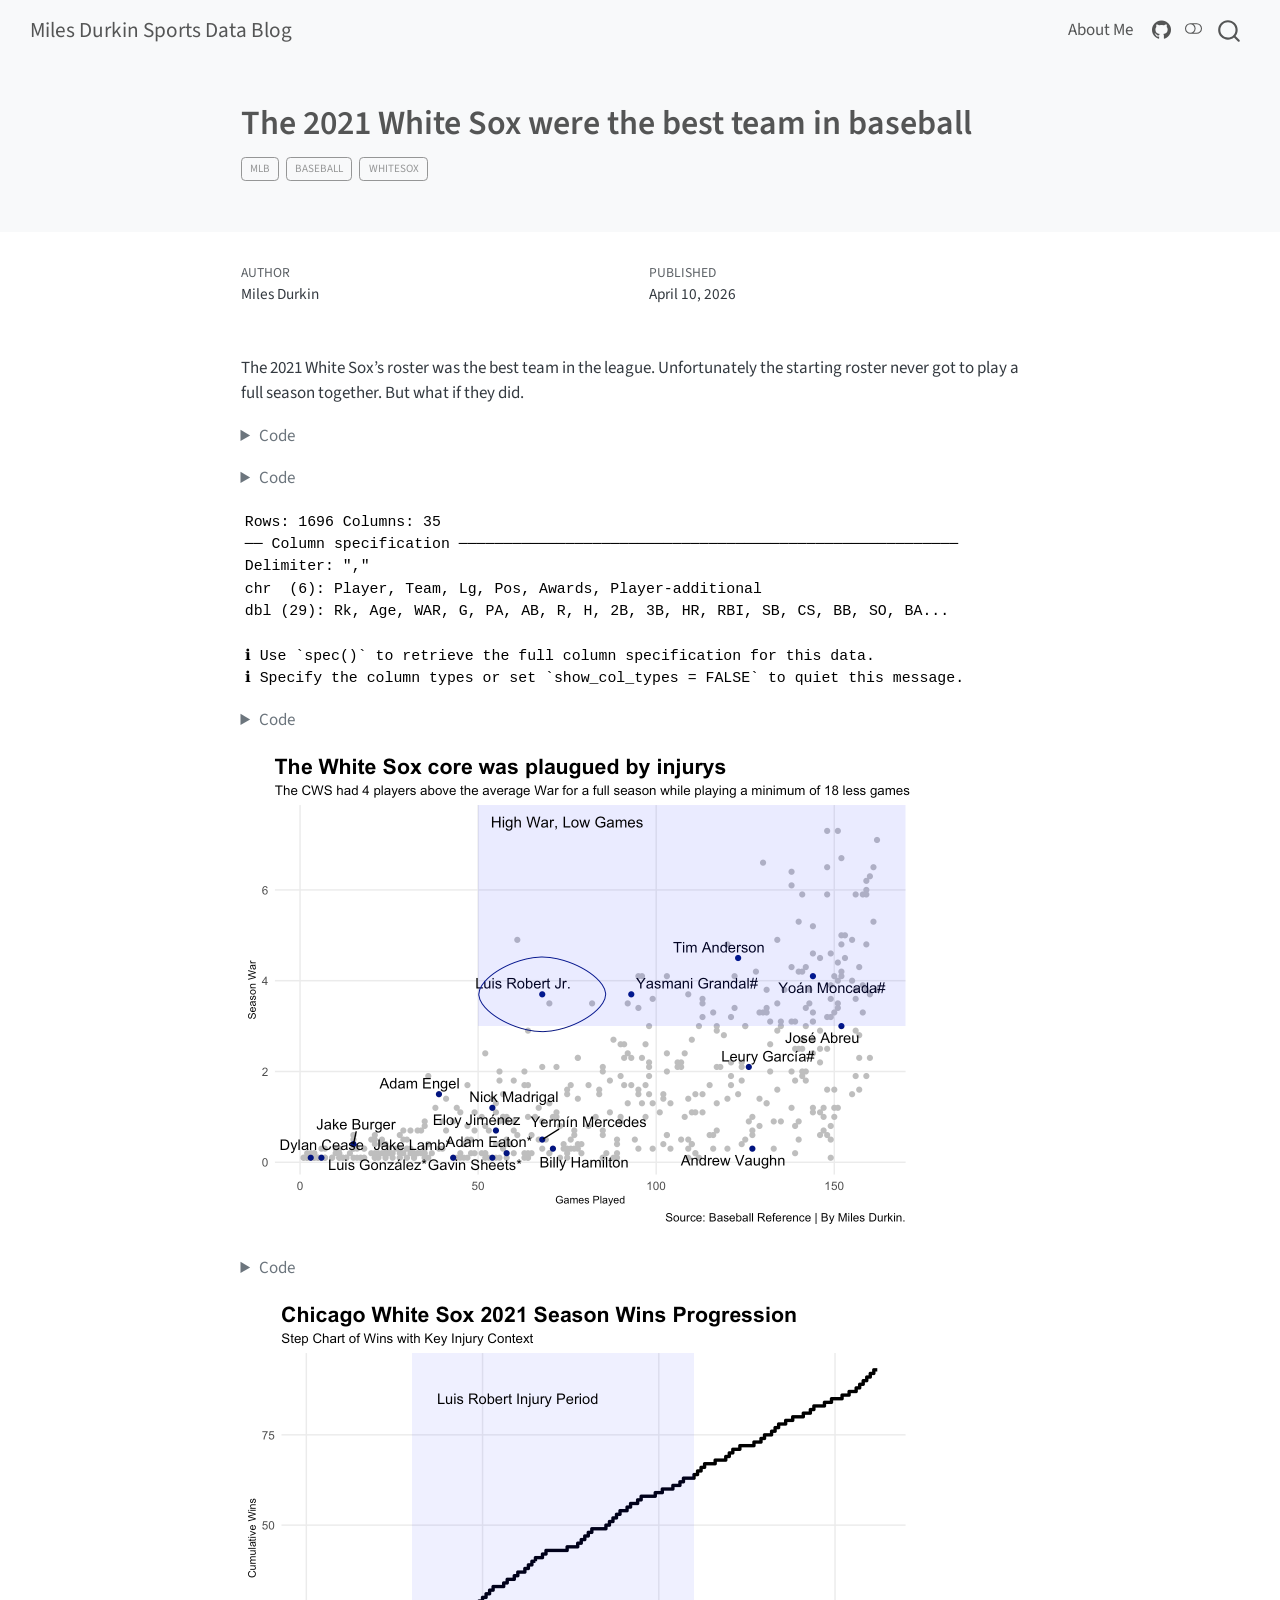
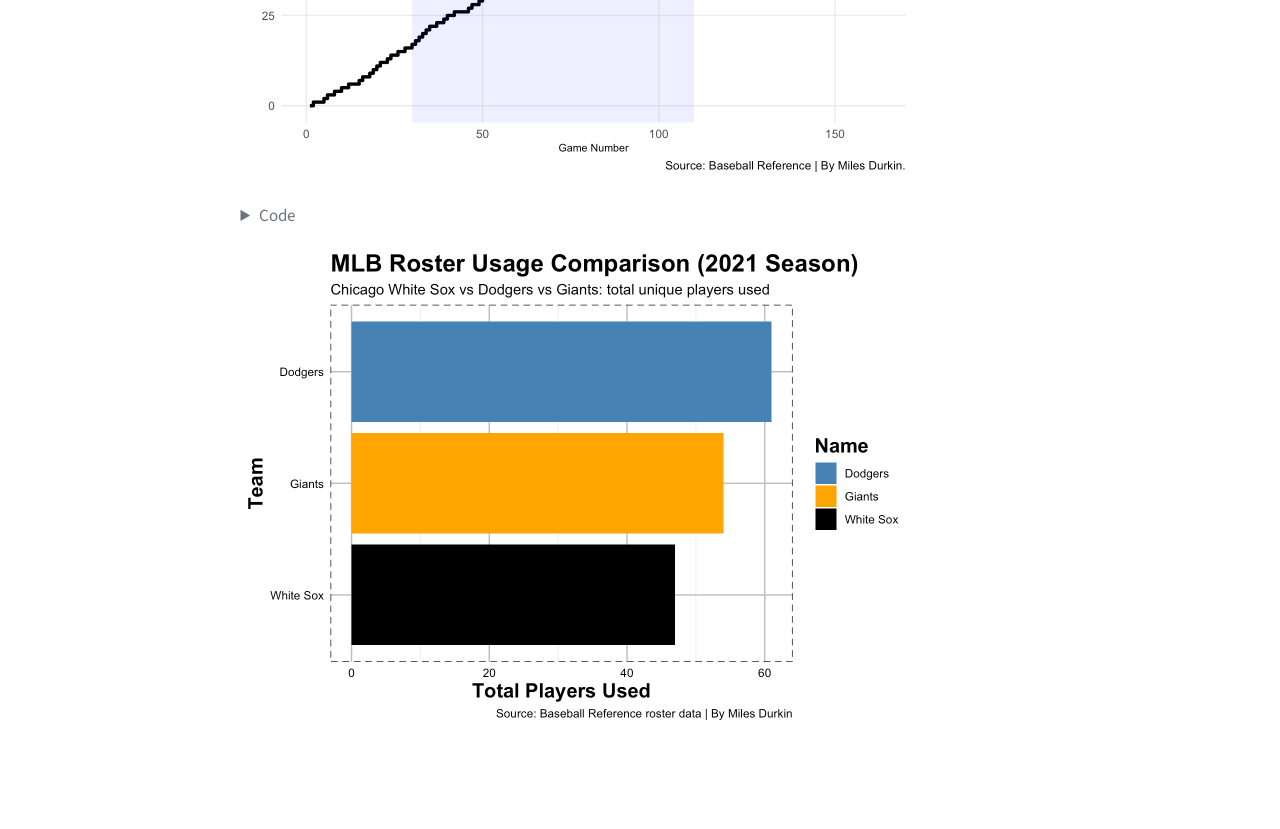
==== commit 86c31a43: "fixed title" ====
--- a/posts/mlb-baseball-whitesox-2021-season-best-team-in-the-league/index.html
+++ b/posts/mlb-baseball-whitesox-2021-season-best-team-in-the-league/index.html
@@ -401,7 +401,7 @@
 <span id="cb4-11"><a href="#cb4-11" aria-hidden="true" tabindex="-1"></a>        <span class="at">xmin =</span> <span class="dv">50</span>, <span class="at">xmax =</span> <span class="cn">Inf</span>,</span>
 <span id="cb4-12"><a href="#cb4-12" aria-hidden="true" tabindex="-1"></a>        <span class="at">ymin =</span> <span class="dv">3</span>, <span class="at">ymax =</span> <span class="cn">Inf</span>) <span class="sc">+</span></span>
 <span id="cb4-13"><a href="#cb4-13" aria-hidden="true" tabindex="-1"></a>  <span class="fu">geom_text</span>(<span class="fu">aes</span>(<span class="at">x=</span><span class="dv">75</span>, <span class="at">y=</span><span class="fl">7.5</span>, <span class="at">label=</span><span class="st">"High War, Low Games"</span>), <span class="at">size=</span><span class="dv">4</span>) <span class="sc">+</span></span>
-<span id="cb4-14"><a href="#cb4-14" aria-hidden="true" tabindex="-1"></a>  <span class="fu">labs</span>(<span class="at">title=</span><span class="st">"The 2021 Chicago White Sox were the best team in Baseball"</span>, <span class="at">subtitle=</span><span class="st">"The CWS had 4 players above the average War for a full season while playing a minimum of 18 less games"</span>, <span class="at">x=</span><span class="st">"Games Played"</span>, <span class="at">y=</span><span class="st">"Season War"</span>, <span class="at">caption =</span> <span class="st">"Source: Baseball Reference | By Miles Durkin."</span>) <span class="sc">+</span> </span>
+<span id="cb4-14"><a href="#cb4-14" aria-hidden="true" tabindex="-1"></a>  <span class="fu">labs</span>(<span class="at">title=</span><span class="st">"The White Sox core was plaugued by injurys "</span>, <span class="at">subtitle=</span><span class="st">"The CWS had 4 players above the average War for a full season while playing a minimum of 18 less games"</span>, <span class="at">x=</span><span class="st">"Games Played"</span>, <span class="at">y=</span><span class="st">"Season War"</span>, <span class="at">caption =</span> <span class="st">"Source: Baseball Reference | By Miles Durkin."</span>) <span class="sc">+</span> </span>
 <span id="cb4-15"><a href="#cb4-15" aria-hidden="true" tabindex="-1"></a>  <span class="fu">theme_minimal</span>() <span class="sc">+</span> </span>
 <span id="cb4-16"><a href="#cb4-16" aria-hidden="true" tabindex="-1"></a>  <span class="fu">theme</span>(</span>
 <span id="cb4-17"><a href="#cb4-17" aria-hidden="true" tabindex="-1"></a>    <span class="at">plot.title =</span> <span class="fu">element_text</span>(<span class="at">size =</span> <span class="dv">16</span>, <span class="at">face =</span> <span class="st">"bold"</span>),</span>
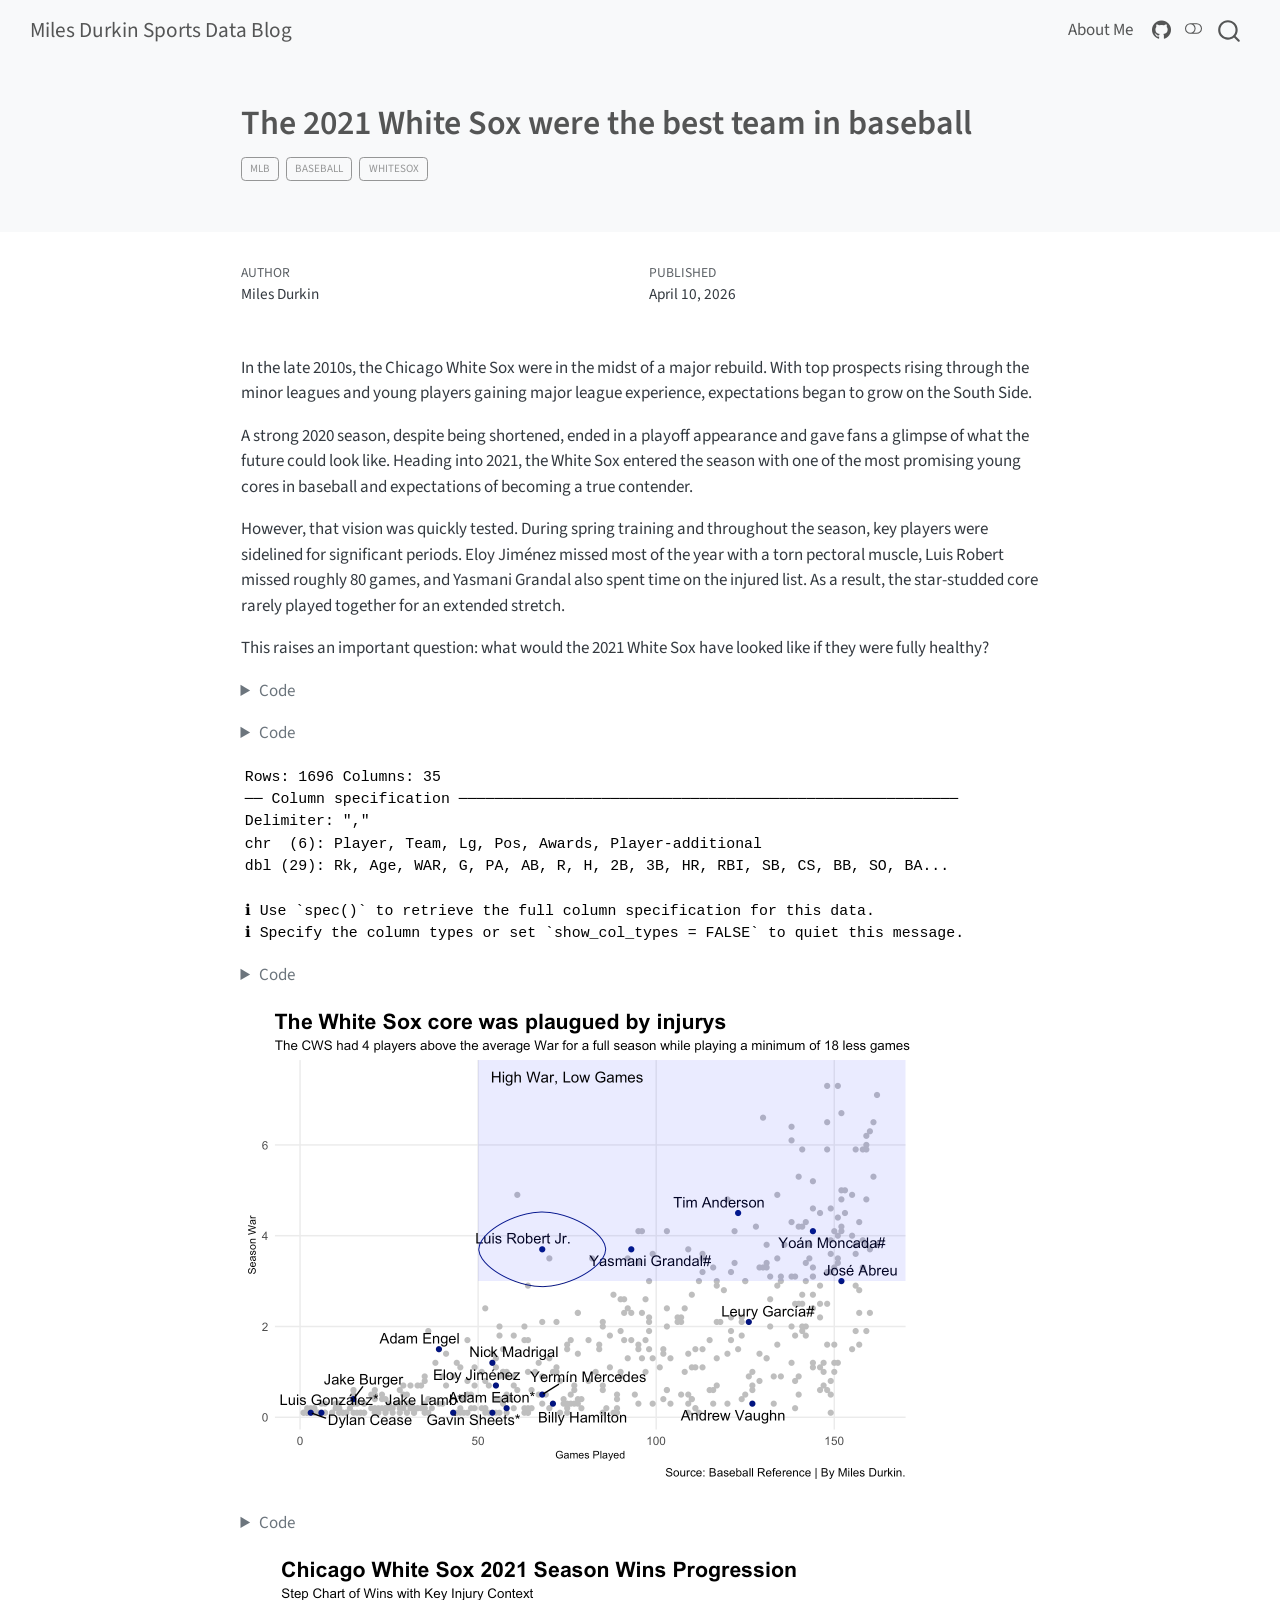
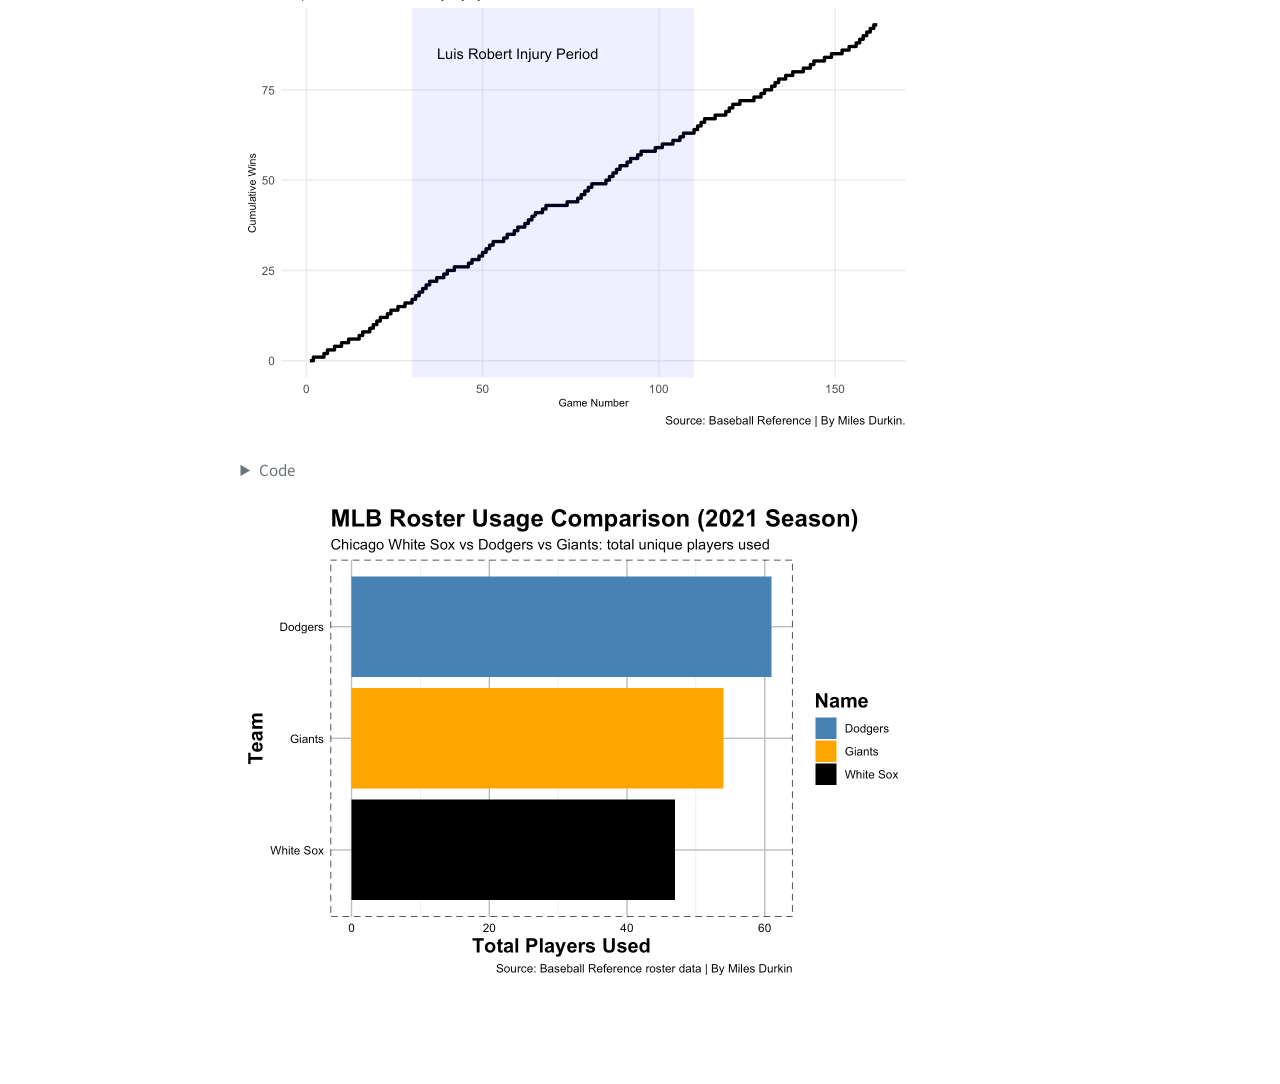
==== commit eb04b7a8: "Opening text" ====
--- a/posts/mlb-baseball-whitesox-2021-season-best-team-in-the-league/index.html
+++ b/posts/mlb-baseball-whitesox-2021-season-best-team-in-the-league/index.html
@@ -359,7 +359,10 @@
 
 
 
-<p>The 2021 White Sox’s roster was the best team in the league. Unfortunately the starting roster never got to play a full season together. But what if they did.</p>
+<p>In the late 2010s, the Chicago White Sox were in the midst of a major rebuild. With top prospects rising through the minor leagues and young players gaining major league experience, expectations began to grow on the South Side.</p>
+<p>A strong 2020 season, despite being shortened, ended in a playoff appearance and gave fans a glimpse of what the future could look like. Heading into 2021, the White Sox entered the season with one of the most promising young cores in baseball and expectations of becoming a true contender.</p>
+<p>However, that vision was quickly tested. During spring training and throughout the season, key players were sidelined for significant periods. Eloy Jiménez missed most of the year with a torn pectoral muscle, Luis Robert missed roughly 80 games, and Yasmani Grandal also spent time on the injured list. As a result, the star-studded core rarely played together for an extended stretch.</p>
+<p>This raises an important question: what would the 2021 White Sox have looked like if they were fully healthy?</p>
 <div class="cell">
 <details class="code-fold">
 <summary>Code</summary>
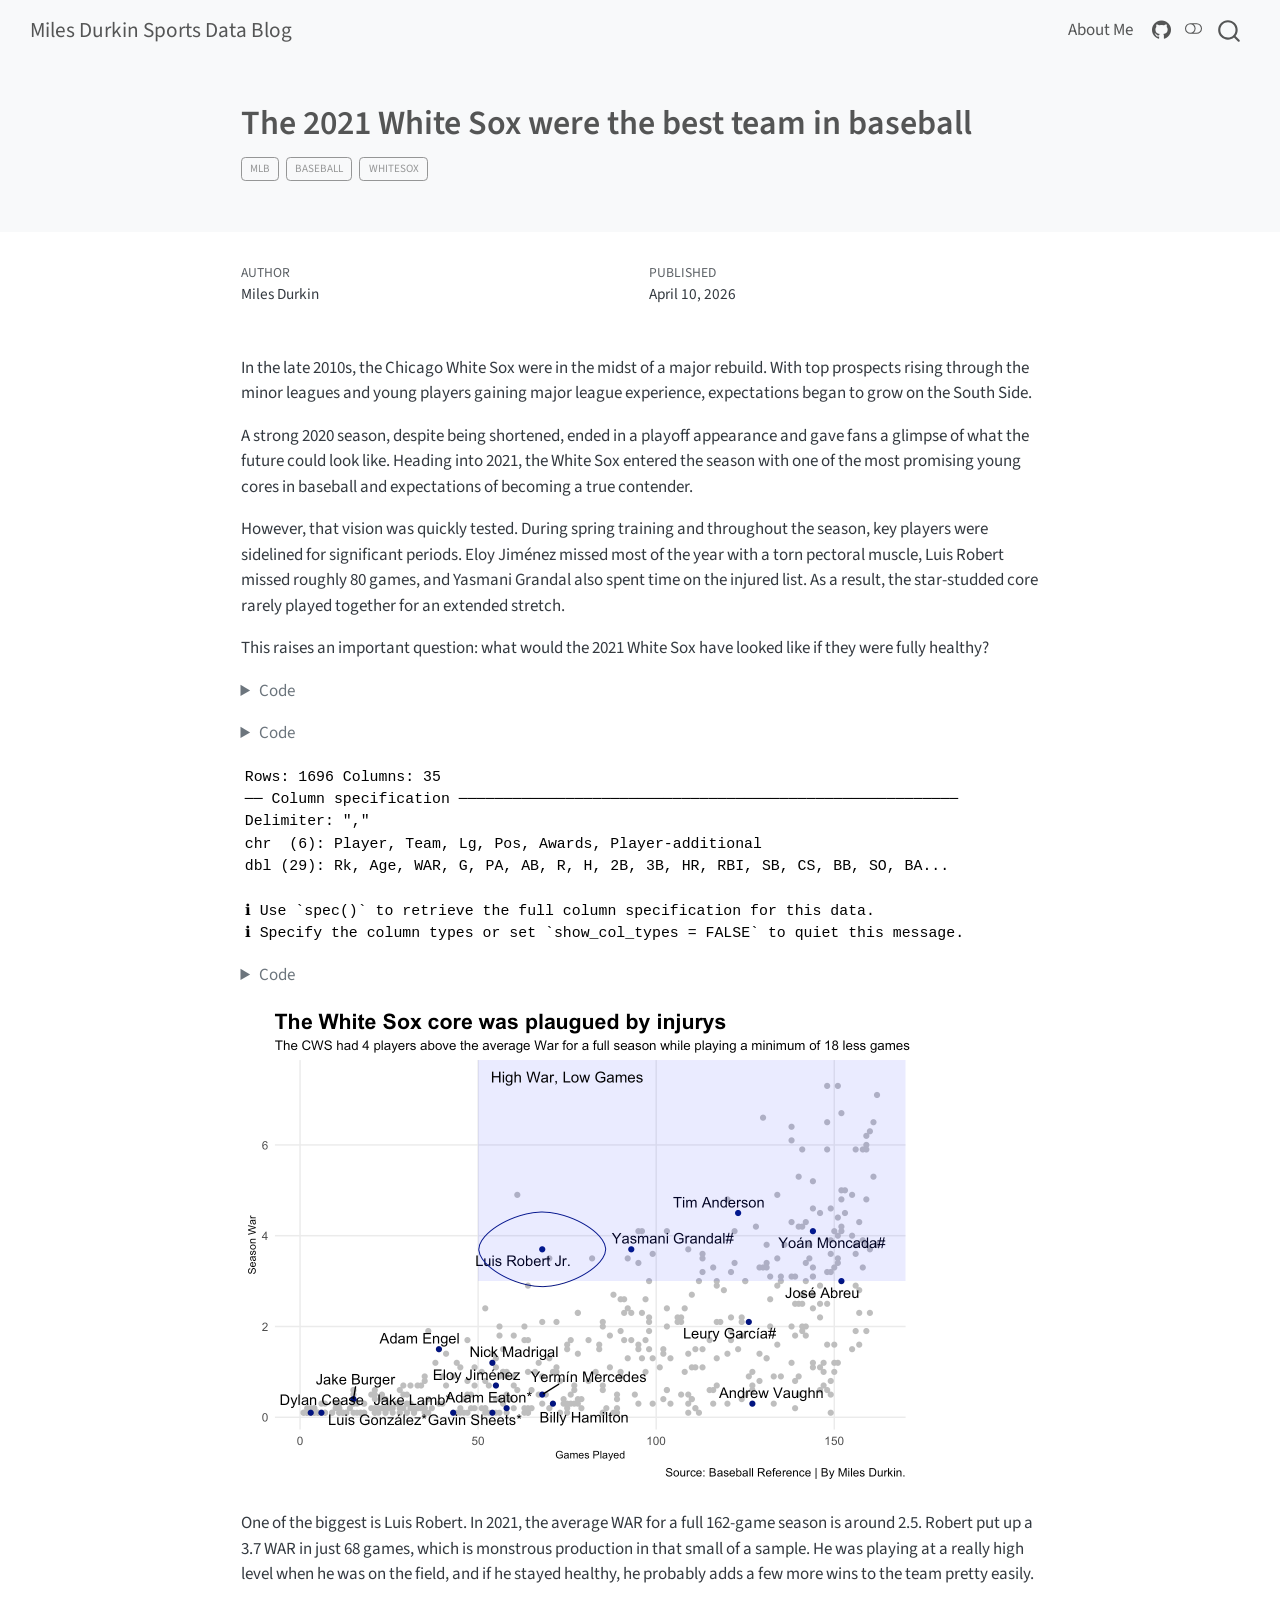
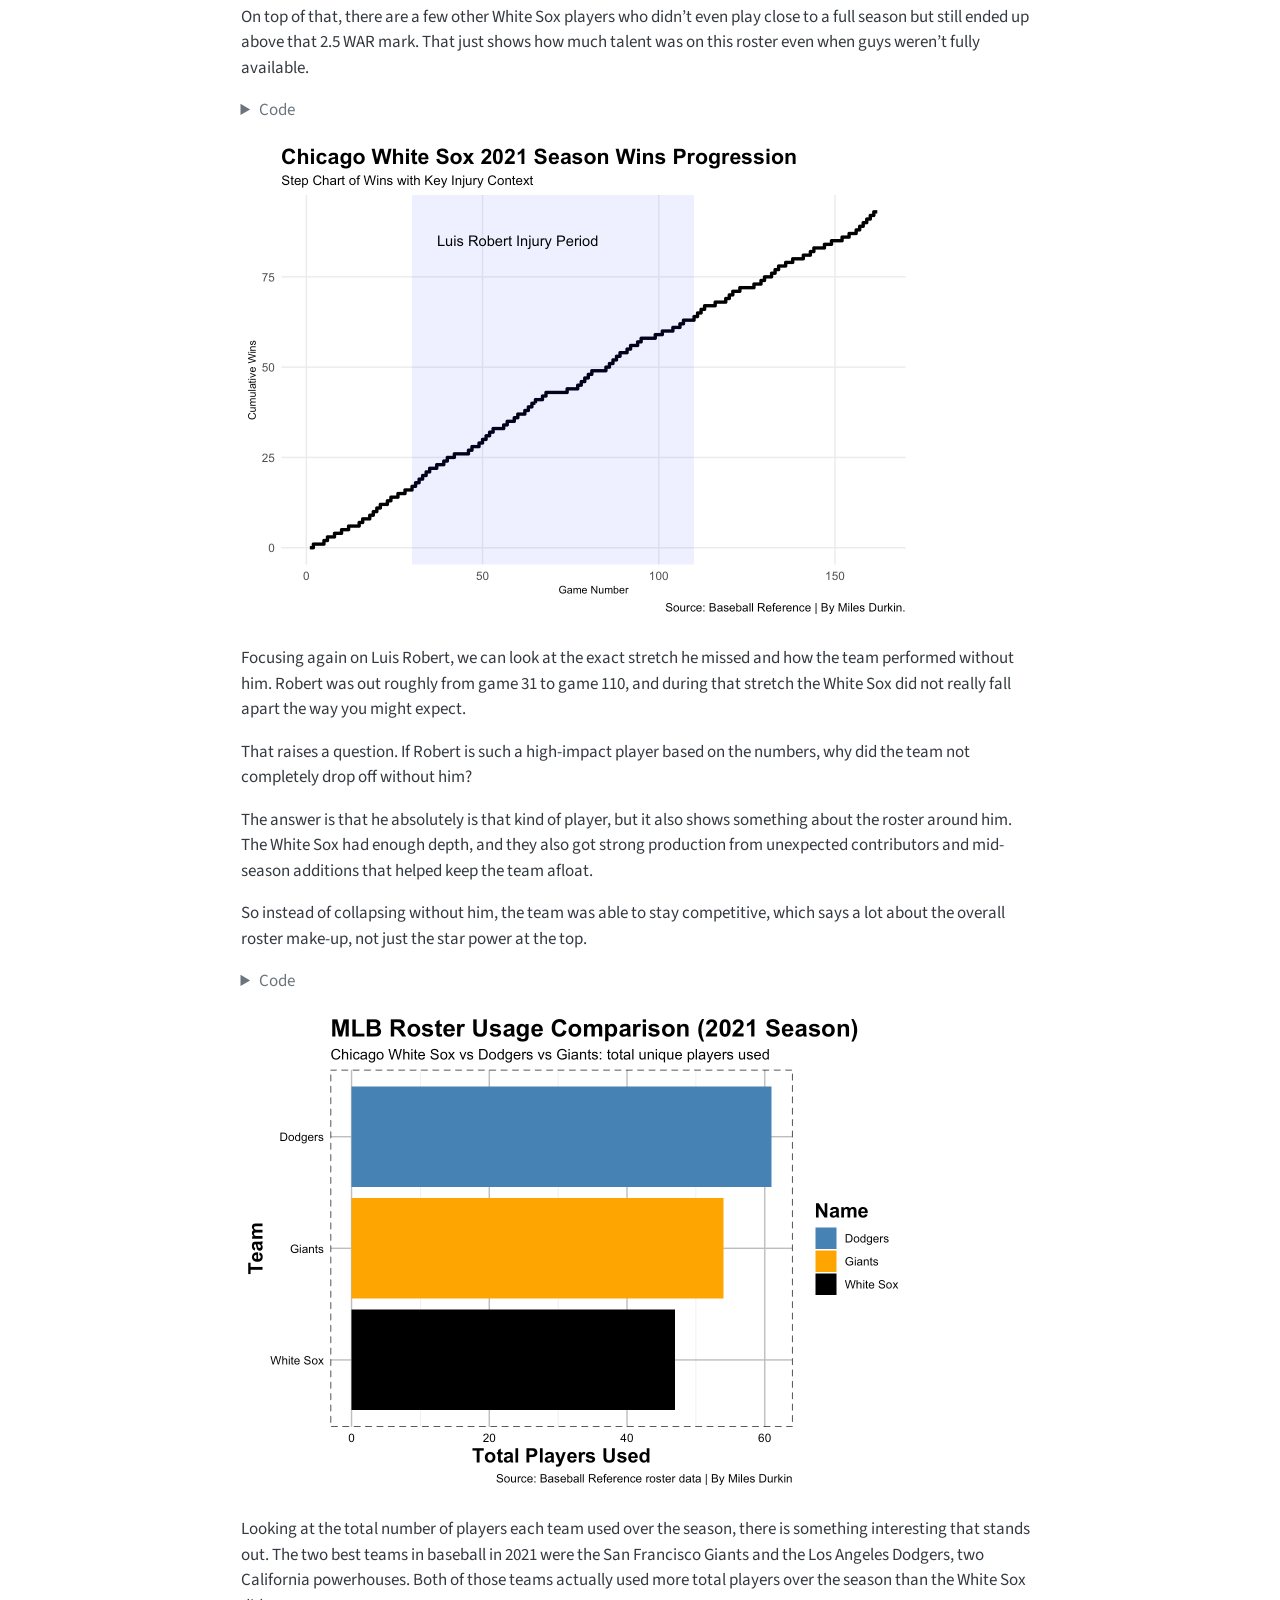
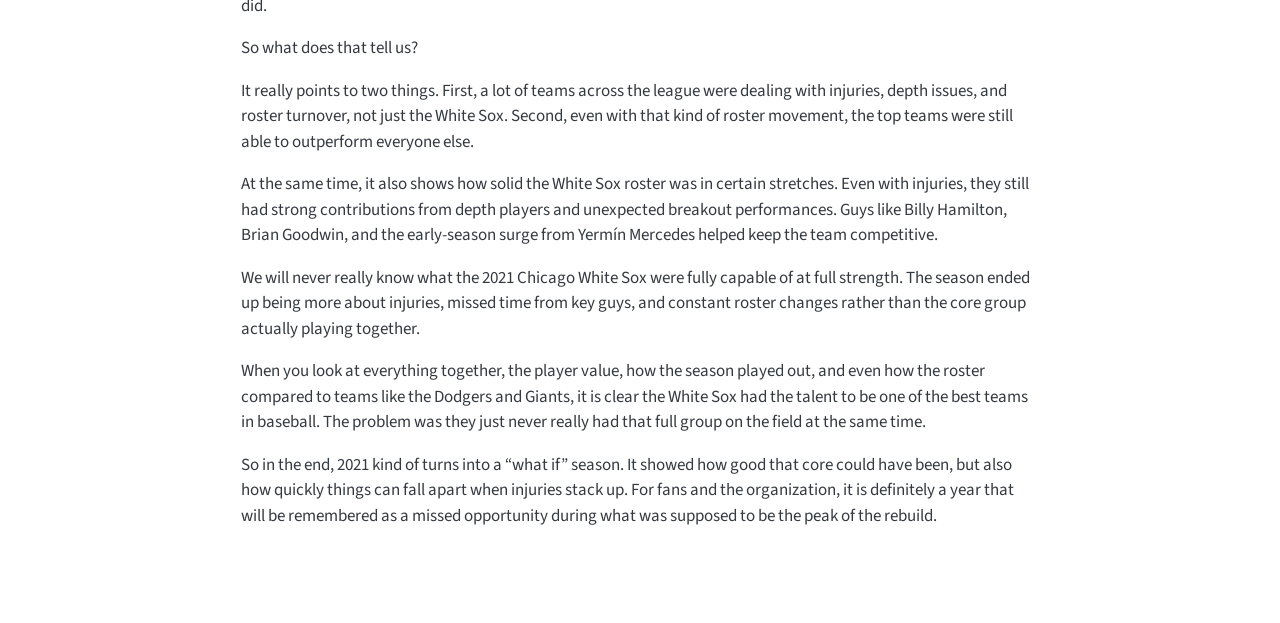
==== commit e988916e: "final text before final changes" ====
--- a/posts/mlb-baseball-whitesox-2021-season-best-team-in-the-league/index.html
+++ b/posts/mlb-baseball-whitesox-2021-season-best-team-in-the-league/index.html
@@ -421,6 +421,8 @@
 </div>
 </div>
 </div>
+<p>One of the biggest is Luis Robert. In 2021, the average WAR for a full 162-game season is around 2.5. Robert put up a 3.7 WAR in just 68 games, which is monstrous production in that small of a sample. He was playing at a really high level when he was on the field, and if he stayed healthy, he probably adds a few more wins to the team pretty easily.</p>
+<p>On top of that, there are a few other White Sox players who didn’t even play close to a full season but still ended up above that 2.5 WAR mark. That just shows how much talent was on this roster even when guys weren’t fully available.</p>
 <div class="cell">
 <details class="code-fold">
 <summary>Code</summary>
@@ -440,7 +442,7 @@
 <span id="cb5-14"><a href="#cb5-14" aria-hidden="true" tabindex="-1"></a>  <span class="fu">geom_step</span>(</span>
 <span id="cb5-15"><a href="#cb5-15" aria-hidden="true" tabindex="-1"></a>    <span class="at">data =</span> WS_WIN_LOSS_CLEAN,</span>
 <span id="cb5-16"><a href="#cb5-16" aria-hidden="true" tabindex="-1"></a>    <span class="fu">aes</span>(<span class="at">x =</span> Game, <span class="at">y =</span> Cum_Wins),</span>
-<span id="cb5-17"><a href="#cb5-17" aria-hidden="true" tabindex="-1"></a>    <span class="at">color =</span> <span class="st">"#000000"</span>,</span>
+<span id="cb5-17"><a href="#cb5-17" aria-hidden="true" tabindex="-1"></a>    <span class="at">color =</span> <span class="st">"black"</span>,</span>
 <span id="cb5-18"><a href="#cb5-18" aria-hidden="true" tabindex="-1"></a>    <span class="at">linewidth =</span> <span class="fl">1.2</span></span>
 <span id="cb5-19"><a href="#cb5-19" aria-hidden="true" tabindex="-1"></a>  ) <span class="sc">+</span></span>
 <span id="cb5-20"><a href="#cb5-20" aria-hidden="true" tabindex="-1"></a>  </span>
@@ -478,6 +480,10 @@
 </div>
 </div>
 </div>
+<p>Focusing again on Luis Robert, we can look at the exact stretch he missed and how the team performed without him. Robert was out roughly from game 31 to game 110, and during that stretch the White Sox did not really fall apart the way you might expect.</p>
+<p>That raises a question. If Robert is such a high-impact player based on the numbers, why did the team not completely drop off without him?</p>
+<p>The answer is that he absolutely is that kind of player, but it also shows something about the roster around him. The White Sox had enough depth, and they also got strong production from unexpected contributors and mid-season additions that helped keep the team afloat.</p>
+<p>So instead of collapsing without him, the team was able to stay competitive, which says a lot about the overall roster make-up, not just the star power at the top.</p>
 <div class="cell">
 <details class="code-fold">
 <summary>Code</summary>
@@ -538,6 +544,13 @@
 </div>
 </div>
 </div>
+<p>Looking at the total number of players each team used over the season, there is something interesting that stands out. The two best teams in baseball in 2021 were the San Francisco Giants and the Los Angeles Dodgers, two California powerhouses. Both of those teams actually used more total players over the season than the White Sox did.</p>
+<p>So what does that tell us?</p>
+<p>It really points to two things. First, a lot of teams across the league were dealing with injuries, depth issues, and roster turnover, not just the White Sox. Second, even with that kind of roster movement, the top teams were still able to outperform everyone else.</p>
+<p>At the same time, it also shows how solid the White Sox roster was in certain stretches. Even with injuries, they still had strong contributions from depth players and unexpected breakout performances. Guys like Billy Hamilton, Brian Goodwin, and the early-season surge from Yermín Mercedes helped keep the team competitive.</p>
+<p>We will never really know what the 2021 Chicago White Sox were fully capable of at full strength. The season ended up being more about injuries, missed time from key guys, and constant roster changes rather than the core group actually playing together.</p>
+<p>When you look at everything together, the player value, how the season played out, and even how the roster compared to teams like the Dodgers and Giants, it is clear the White Sox had the talent to be one of the best teams in baseball. The problem was they just never really had that full group on the field at the same time.</p>
+<p>So in the end, 2021 kind of turns into a “what if” season. It showed how good that core could have been, but also how quickly things can fall apart when injuries stack up. For fans and the organization, it is definitely a year that will be remembered as a missed opportunity during what was supposed to be the peak of the rebuild.</p>
 
 
 
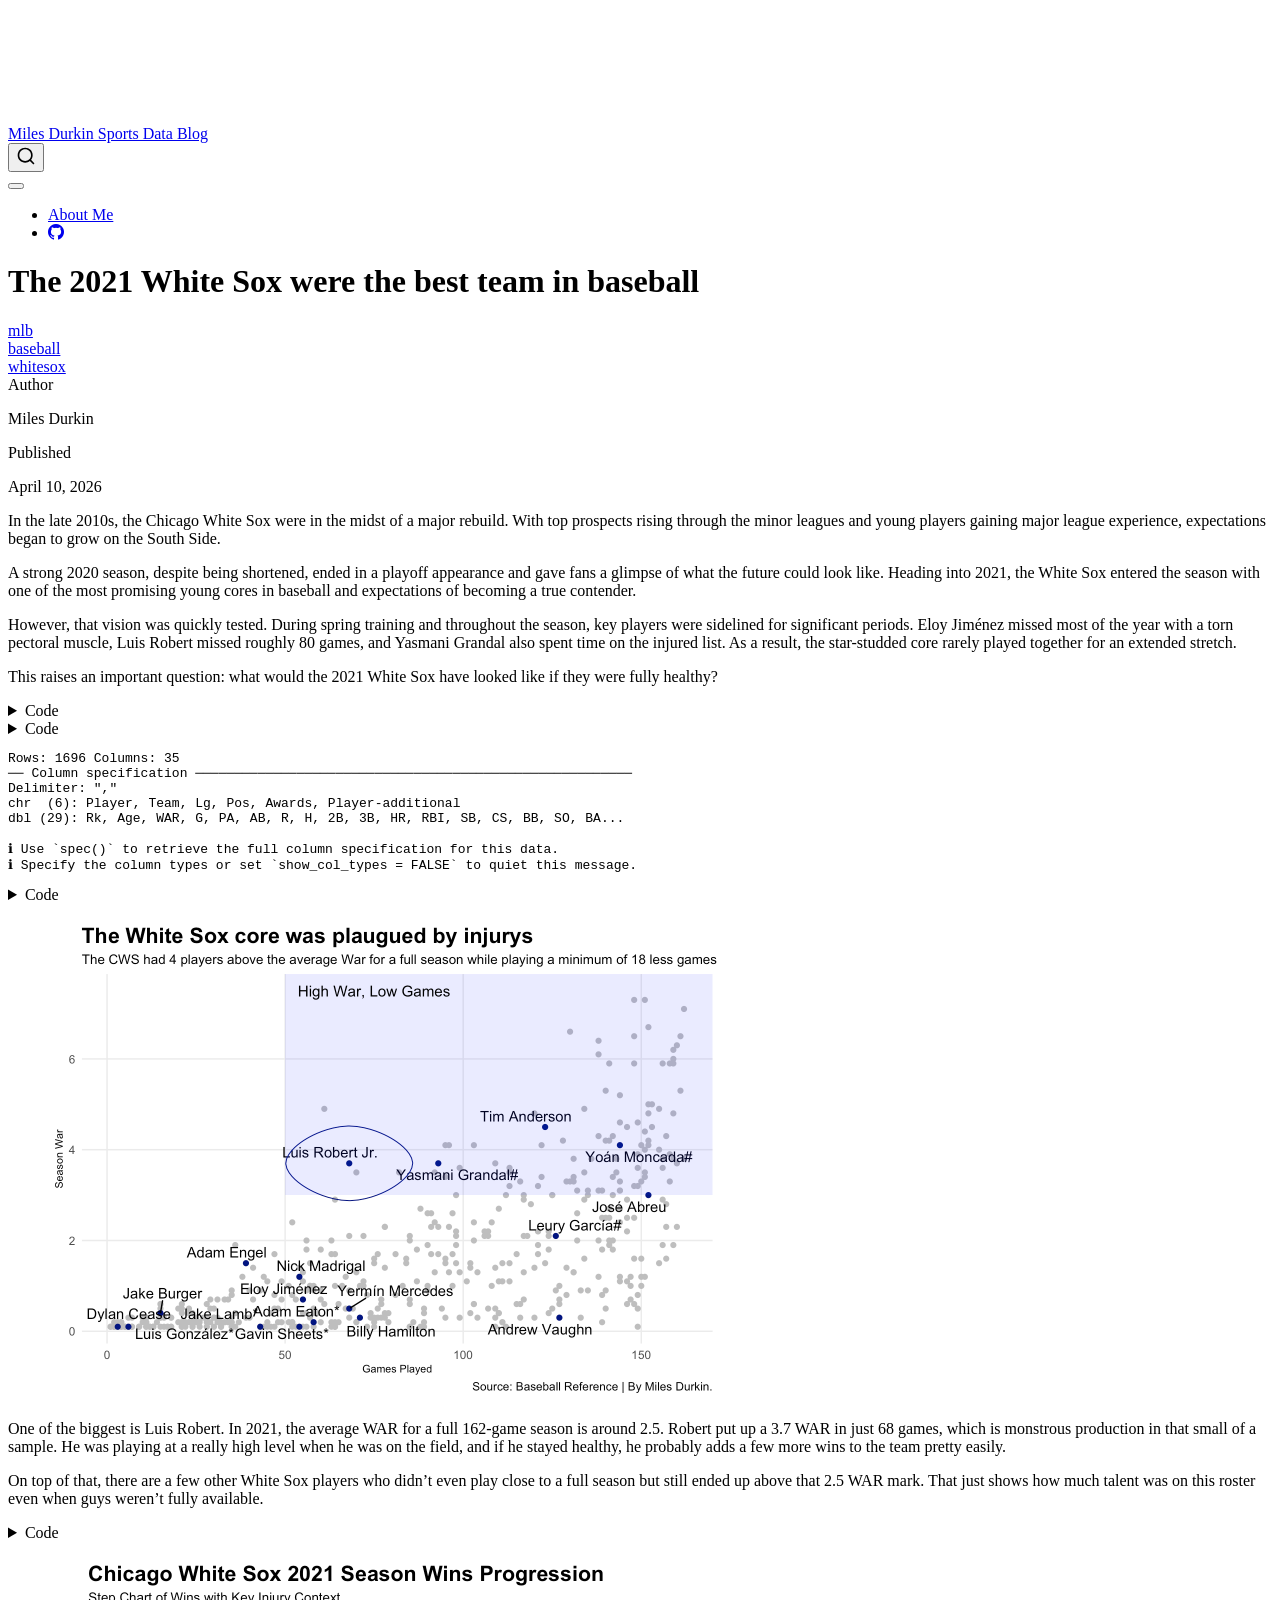
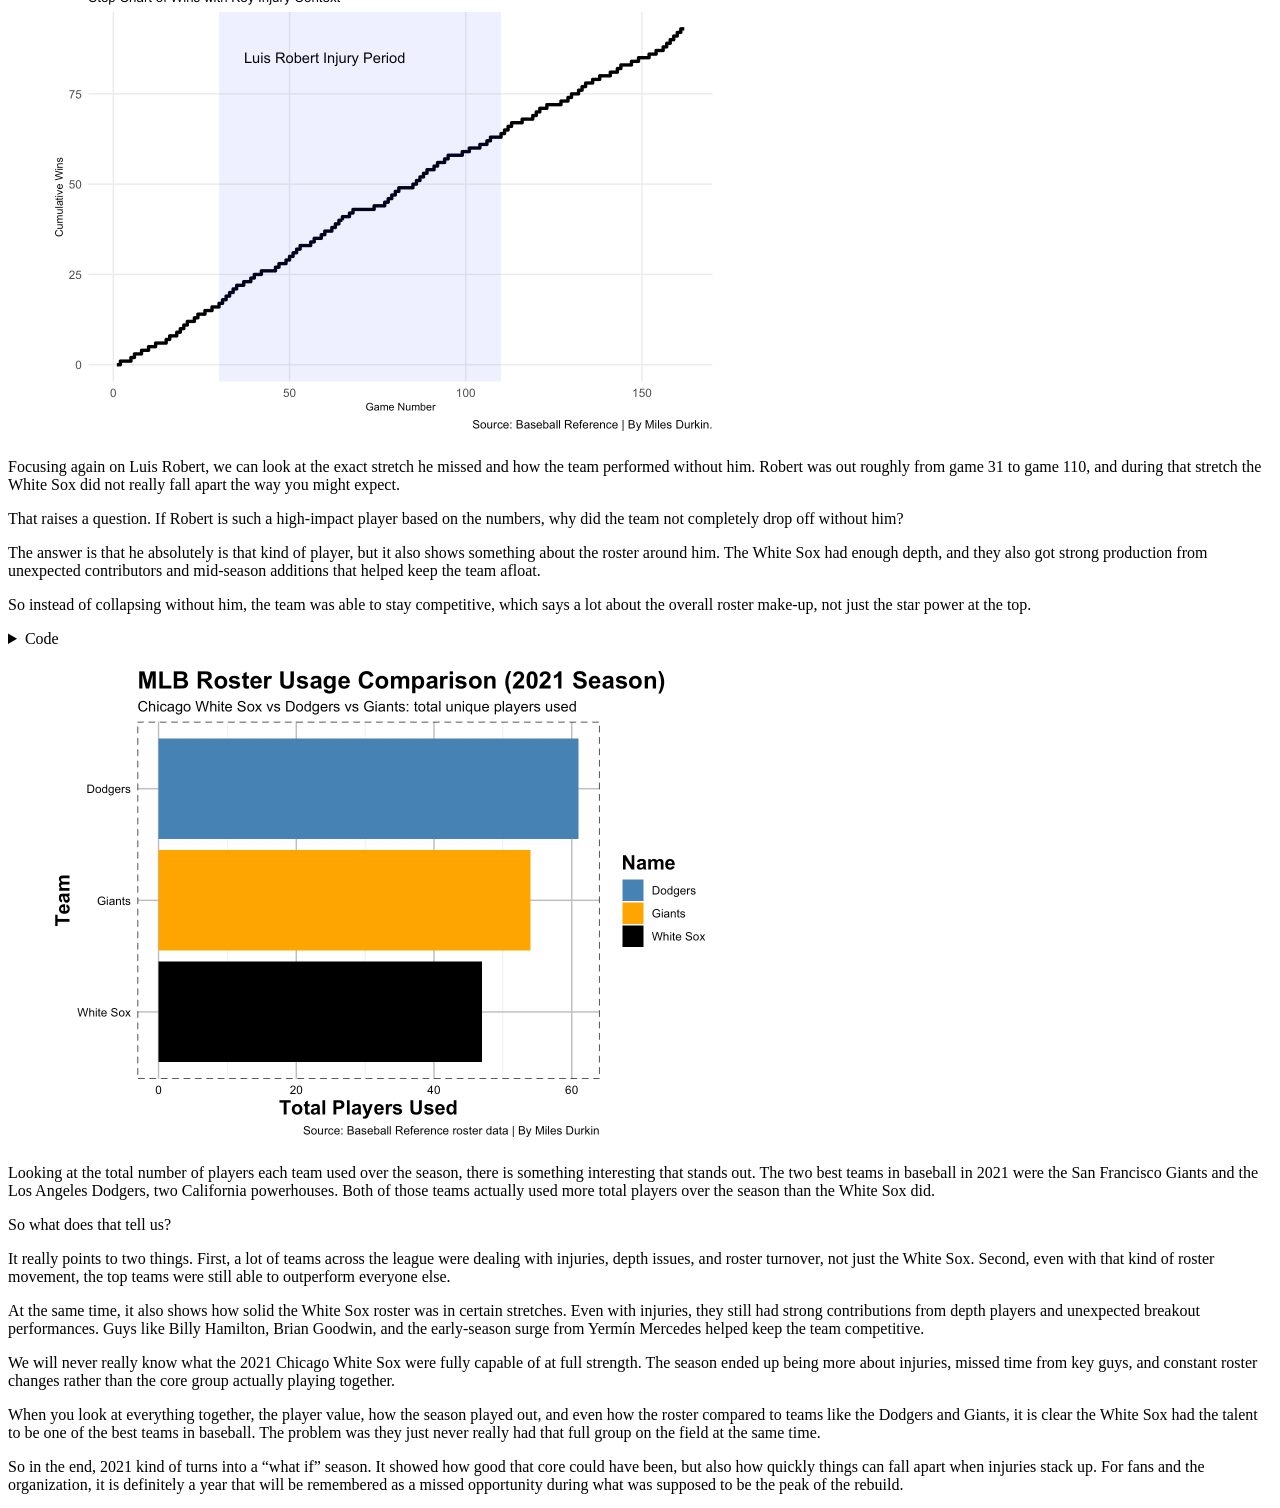
==== commit f5dd1dbe: "fixed code chunk and data" ====
--- a/posts/mlb-baseball-whitesox-2021-season-best-team-in-the-league/index.html
+++ b/posts/mlb-baseball-whitesox-2021-season-best-team-in-the-league/index.html
@@ -82,9 +82,9 @@
 <link href="../../site_libs/quarto-html/quarto-syntax-highlighting-845c23b38eaddc0f92fda52bfe77a8c8.css" rel="stylesheet" class="quarto-color-scheme-extra" id="quarto-text-highlighting-styles">
 <script src="../../site_libs/bootstrap/bootstrap.min.js"></script>
 <link href="../../site_libs/bootstrap/bootstrap-icons.css" rel="stylesheet">
-<link href="../../site_libs/bootstrap/bootstrap-158031087360bce0ff56dc785ce39e06.min.css" rel="stylesheet" append-hash="true" class="quarto-color-scheme" id="quarto-bootstrap" data-mode="light">
-<link href="../../site_libs/bootstrap/bootstrap-dark-e688a9ea04796c3ad7036a6475596ed8.min.css" rel="stylesheet" append-hash="true" class="quarto-color-scheme quarto-color-alternate" id="quarto-bootstrap" data-mode="light">
-<link href="../../site_libs/bootstrap/bootstrap-158031087360bce0ff56dc785ce39e06.min.css" rel="stylesheet" append-hash="true" class="quarto-color-scheme-extra" id="quarto-bootstrap" data-mode="light">
+<link href="../../site_libs/bootstrap/bootstrap-de60624a5cb141114e0ea2b9bc293073.min.css" rel="stylesheet" append-hash="true" class="quarto-color-scheme" id="quarto-bootstrap" data-mode="light">
+<link href="../../site_libs/bootstrap/bootstrap-dark-64955708fb2995d51b11a3f0e864f3ce.min.css" rel="stylesheet" append-hash="true" class="quarto-color-scheme quarto-color-alternate" id="quarto-bootstrap" data-mode="dark">
+<link href="../../site_libs/bootstrap/bootstrap-de60624a5cb141114e0ea2b9bc293073.min.css" rel="stylesheet" append-hash="true" class="quarto-color-scheme-extra" id="quarto-bootstrap" data-mode="light">
 <script id="quarto-search-options" type="application/json">{
   "location": "navbar",
   "copy-button": false,
@@ -432,45 +432,43 @@
 <span id="cb5-4"><a href="#cb5-4" aria-hidden="true" tabindex="-1"></a></span>
 <span id="cb5-5"><a href="#cb5-5" aria-hidden="true" tabindex="-1"></a></span>
 <span id="cb5-6"><a href="#cb5-6" aria-hidden="true" tabindex="-1"></a>WS_WIN_LOSS_CLEAN <span class="ot">&lt;-</span> WS_WIN_LOSS <span class="sc">|&gt;</span></span>
-<span id="cb5-7"><a href="#cb5-7" aria-hidden="true" tabindex="-1"></a>  <span class="fu">mutate</span>(</span>
-<span id="cb5-8"><a href="#cb5-8" aria-hidden="true" tabindex="-1"></a>    <span class="at">Win =</span> <span class="fu">ifelse</span>(<span class="fu">grepl</span>(<span class="st">"^W"</span>, W.L), <span class="dv">1</span>, <span class="dv">0</span>),</span>
-<span id="cb5-9"><a href="#cb5-9" aria-hidden="true" tabindex="-1"></a>    <span class="at">Game =</span> <span class="fu">row_number</span>(),</span>
-<span id="cb5-10"><a href="#cb5-10" aria-hidden="true" tabindex="-1"></a>    <span class="at">Cum_Wins =</span> <span class="fu">cumsum</span>(Win)</span>
-<span id="cb5-11"><a href="#cb5-11" aria-hidden="true" tabindex="-1"></a>  )</span>
-<span id="cb5-12"><a href="#cb5-12" aria-hidden="true" tabindex="-1"></a></span>
-<span id="cb5-13"><a href="#cb5-13" aria-hidden="true" tabindex="-1"></a><span class="fu">ggplot</span>() <span class="sc">+</span></span>
-<span id="cb5-14"><a href="#cb5-14" aria-hidden="true" tabindex="-1"></a>  <span class="fu">geom_step</span>(</span>
-<span id="cb5-15"><a href="#cb5-15" aria-hidden="true" tabindex="-1"></a>    <span class="at">data =</span> WS_WIN_LOSS_CLEAN,</span>
-<span id="cb5-16"><a href="#cb5-16" aria-hidden="true" tabindex="-1"></a>    <span class="fu">aes</span>(<span class="at">x =</span> Game, <span class="at">y =</span> Cum_Wins),</span>
-<span id="cb5-17"><a href="#cb5-17" aria-hidden="true" tabindex="-1"></a>    <span class="at">color =</span> <span class="st">"black"</span>,</span>
-<span id="cb5-18"><a href="#cb5-18" aria-hidden="true" tabindex="-1"></a>    <span class="at">linewidth =</span> <span class="fl">1.2</span></span>
-<span id="cb5-19"><a href="#cb5-19" aria-hidden="true" tabindex="-1"></a>  ) <span class="sc">+</span></span>
-<span id="cb5-20"><a href="#cb5-20" aria-hidden="true" tabindex="-1"></a>  </span>
-<span id="cb5-21"><a href="#cb5-21" aria-hidden="true" tabindex="-1"></a>  <span class="fu">annotate</span>(</span>
-<span id="cb5-22"><a href="#cb5-22" aria-hidden="true" tabindex="-1"></a>    <span class="st">"rect"</span>,</span>
-<span id="cb5-23"><a href="#cb5-23" aria-hidden="true" tabindex="-1"></a>    <span class="at">xmin =</span> <span class="dv">30</span>, <span class="at">xmax =</span> <span class="dv">110</span>,</span>
-<span id="cb5-24"><a href="#cb5-24" aria-hidden="true" tabindex="-1"></a>    <span class="at">ymin =</span> <span class="sc">-</span><span class="cn">Inf</span>, <span class="at">ymax =</span> <span class="cn">Inf</span>,</span>
-<span id="cb5-25"><a href="#cb5-25" aria-hidden="true" tabindex="-1"></a>    <span class="at">fill =</span> <span class="st">"blue"</span>, <span class="at">alpha =</span> <span class="fl">0.08</span></span>
-<span id="cb5-26"><a href="#cb5-26" aria-hidden="true" tabindex="-1"></a>  ) <span class="sc">+</span></span>
-<span id="cb5-27"><a href="#cb5-27" aria-hidden="true" tabindex="-1"></a>  </span>
-<span id="cb5-28"><a href="#cb5-28" aria-hidden="true" tabindex="-1"></a>  <span class="fu">annotate</span>(</span>
-<span id="cb5-29"><a href="#cb5-29" aria-hidden="true" tabindex="-1"></a>    <span class="st">"text"</span>,</span>
-<span id="cb5-30"><a href="#cb5-30" aria-hidden="true" tabindex="-1"></a>    <span class="at">x =</span> <span class="dv">60</span>,</span>
-<span id="cb5-31"><a href="#cb5-31" aria-hidden="true" tabindex="-1"></a>    <span class="at">y =</span> <span class="dv">85</span>,</span>
-<span id="cb5-32"><a href="#cb5-32" aria-hidden="true" tabindex="-1"></a>    <span class="at">label =</span> <span class="st">"Luis Robert Injury Period"</span></span>
-<span id="cb5-33"><a href="#cb5-33" aria-hidden="true" tabindex="-1"></a>  ) <span class="sc">+</span></span>
-<span id="cb5-34"><a href="#cb5-34" aria-hidden="true" tabindex="-1"></a>  </span>
-<span id="cb5-35"><a href="#cb5-35" aria-hidden="true" tabindex="-1"></a>  <span class="fu">labs</span>(</span>
-<span id="cb5-36"><a href="#cb5-36" aria-hidden="true" tabindex="-1"></a>    <span class="at">x =</span> <span class="st">"Game Number"</span>, <span class="at">y =</span> <span class="st">"Cumulative Wins"</span>, <span class="at">title =</span> <span class="st">"Chicago White Sox 2021 Season Wins Progression"</span>, <span class="at">subtitle =</span> <span class="st">"Step Chart of Wins with Key Injury Context"</span>, <span class="at">caption =</span> <span class="st">"Source: Baseball Reference | By Miles Durkin."</span></span>
-<span id="cb5-37"><a href="#cb5-37" aria-hidden="true" tabindex="-1"></a>  ) <span class="sc">+</span></span>
-<span id="cb5-38"><a href="#cb5-38" aria-hidden="true" tabindex="-1"></a>  </span>
-<span id="cb5-39"><a href="#cb5-39" aria-hidden="true" tabindex="-1"></a>  <span class="fu">theme_minimal</span>() <span class="sc">+</span></span>
-<span id="cb5-40"><a href="#cb5-40" aria-hidden="true" tabindex="-1"></a>  <span class="fu">theme</span>(</span>
-<span id="cb5-41"><a href="#cb5-41" aria-hidden="true" tabindex="-1"></a>    <span class="at">plot.title =</span> <span class="fu">element_text</span>(<span class="at">size =</span> <span class="dv">16</span>, <span class="at">face =</span> <span class="st">"bold"</span>),</span>
-<span id="cb5-42"><a href="#cb5-42" aria-hidden="true" tabindex="-1"></a>    <span class="at">plot.subtitle =</span> <span class="fu">element_text</span>(<span class="at">size =</span> <span class="dv">10</span>),</span>
-<span id="cb5-43"><a href="#cb5-43" aria-hidden="true" tabindex="-1"></a>    <span class="at">axis.title =</span> <span class="fu">element_text</span>(<span class="at">size =</span> <span class="dv">8</span>),</span>
-<span id="cb5-44"><a href="#cb5-44" aria-hidden="true" tabindex="-1"></a>    <span class="at">panel.grid.minor =</span> <span class="fu">element_blank</span>()</span>
-<span id="cb5-45"><a href="#cb5-45" aria-hidden="true" tabindex="-1"></a>  )</span></code></pre></div><button title="Copy to Clipboard" class="code-copy-button"><i class="bi"></i></button></div>
+<span id="cb5-7"><a href="#cb5-7" aria-hidden="true" tabindex="-1"></a>  <span class="fu">mutate</span>( <span class="at">W.L =</span> <span class="fu">gsub</span>(<span class="st">"W.*"</span>, <span class="st">"1"</span>, W.L), <span class="at">W.L =</span> <span class="fu">gsub</span>(<span class="st">"L.*"</span>, <span class="st">"0"</span>, W.L), <span class="at">Win =</span> <span class="fu">as.numeric</span>(W.L), </span>
+<span id="cb5-8"><a href="#cb5-8" aria-hidden="true" tabindex="-1"></a>          <span class="at">Game =</span> <span class="fu">row_number</span>(),</span>
+<span id="cb5-9"><a href="#cb5-9" aria-hidden="true" tabindex="-1"></a>    <span class="at">Cum_Wins =</span> <span class="fu">cumsum</span>(Win)) </span>
+<span id="cb5-10"><a href="#cb5-10" aria-hidden="true" tabindex="-1"></a></span>
+<span id="cb5-11"><a href="#cb5-11" aria-hidden="true" tabindex="-1"></a><span class="fu">ggplot</span>() <span class="sc">+</span></span>
+<span id="cb5-12"><a href="#cb5-12" aria-hidden="true" tabindex="-1"></a>  <span class="fu">geom_step</span>(</span>
+<span id="cb5-13"><a href="#cb5-13" aria-hidden="true" tabindex="-1"></a>    <span class="at">data =</span> WS_WIN_LOSS_CLEAN,</span>
+<span id="cb5-14"><a href="#cb5-14" aria-hidden="true" tabindex="-1"></a>    <span class="fu">aes</span>(<span class="at">x =</span> Game, <span class="at">y =</span> Cum_Wins),</span>
+<span id="cb5-15"><a href="#cb5-15" aria-hidden="true" tabindex="-1"></a>    <span class="at">color =</span> <span class="st">"black"</span>,</span>
+<span id="cb5-16"><a href="#cb5-16" aria-hidden="true" tabindex="-1"></a>    <span class="at">linewidth =</span> <span class="fl">1.2</span></span>
+<span id="cb5-17"><a href="#cb5-17" aria-hidden="true" tabindex="-1"></a>  ) <span class="sc">+</span></span>
+<span id="cb5-18"><a href="#cb5-18" aria-hidden="true" tabindex="-1"></a>  </span>
+<span id="cb5-19"><a href="#cb5-19" aria-hidden="true" tabindex="-1"></a>  <span class="fu">annotate</span>(</span>
+<span id="cb5-20"><a href="#cb5-20" aria-hidden="true" tabindex="-1"></a>    <span class="st">"rect"</span>,</span>
+<span id="cb5-21"><a href="#cb5-21" aria-hidden="true" tabindex="-1"></a>    <span class="at">xmin =</span> <span class="dv">30</span>, <span class="at">xmax =</span> <span class="dv">110</span>,</span>
+<span id="cb5-22"><a href="#cb5-22" aria-hidden="true" tabindex="-1"></a>    <span class="at">ymin =</span> <span class="sc">-</span><span class="cn">Inf</span>, <span class="at">ymax =</span> <span class="cn">Inf</span>,</span>
+<span id="cb5-23"><a href="#cb5-23" aria-hidden="true" tabindex="-1"></a>    <span class="at">fill =</span> <span class="st">"blue"</span>, <span class="at">alpha =</span> <span class="fl">0.08</span></span>
+<span id="cb5-24"><a href="#cb5-24" aria-hidden="true" tabindex="-1"></a>  ) <span class="sc">+</span></span>
+<span id="cb5-25"><a href="#cb5-25" aria-hidden="true" tabindex="-1"></a>  </span>
+<span id="cb5-26"><a href="#cb5-26" aria-hidden="true" tabindex="-1"></a>  <span class="fu">annotate</span>(</span>
+<span id="cb5-27"><a href="#cb5-27" aria-hidden="true" tabindex="-1"></a>    <span class="st">"text"</span>,</span>
+<span id="cb5-28"><a href="#cb5-28" aria-hidden="true" tabindex="-1"></a>    <span class="at">x =</span> <span class="dv">60</span>,</span>
+<span id="cb5-29"><a href="#cb5-29" aria-hidden="true" tabindex="-1"></a>    <span class="at">y =</span> <span class="dv">85</span>,</span>
+<span id="cb5-30"><a href="#cb5-30" aria-hidden="true" tabindex="-1"></a>    <span class="at">label =</span> <span class="st">"Luis Robert Injury Period"</span></span>
+<span id="cb5-31"><a href="#cb5-31" aria-hidden="true" tabindex="-1"></a>  ) <span class="sc">+</span></span>
+<span id="cb5-32"><a href="#cb5-32" aria-hidden="true" tabindex="-1"></a>  </span>
+<span id="cb5-33"><a href="#cb5-33" aria-hidden="true" tabindex="-1"></a>  <span class="fu">labs</span>(</span>
+<span id="cb5-34"><a href="#cb5-34" aria-hidden="true" tabindex="-1"></a>    <span class="at">x =</span> <span class="st">"Game Number"</span>, <span class="at">y =</span> <span class="st">"Cumulative Wins"</span>, <span class="at">title =</span> <span class="st">"Chicago White Sox 2021 Season Wins Progression"</span>, <span class="at">subtitle =</span> <span class="st">"Step Chart of Wins with Key Injury Context"</span>, <span class="at">caption =</span> <span class="st">"Source: Baseball Reference | By Miles Durkin."</span></span>
+<span id="cb5-35"><a href="#cb5-35" aria-hidden="true" tabindex="-1"></a>  ) <span class="sc">+</span></span>
+<span id="cb5-36"><a href="#cb5-36" aria-hidden="true" tabindex="-1"></a>  </span>
+<span id="cb5-37"><a href="#cb5-37" aria-hidden="true" tabindex="-1"></a>  <span class="fu">theme_minimal</span>() <span class="sc">+</span></span>
+<span id="cb5-38"><a href="#cb5-38" aria-hidden="true" tabindex="-1"></a>  <span class="fu">theme</span>(</span>
+<span id="cb5-39"><a href="#cb5-39" aria-hidden="true" tabindex="-1"></a>    <span class="at">plot.title =</span> <span class="fu">element_text</span>(<span class="at">size =</span> <span class="dv">16</span>, <span class="at">face =</span> <span class="st">"bold"</span>),</span>
+<span id="cb5-40"><a href="#cb5-40" aria-hidden="true" tabindex="-1"></a>    <span class="at">plot.subtitle =</span> <span class="fu">element_text</span>(<span class="at">size =</span> <span class="dv">10</span>),</span>
+<span id="cb5-41"><a href="#cb5-41" aria-hidden="true" tabindex="-1"></a>    <span class="at">axis.title =</span> <span class="fu">element_text</span>(<span class="at">size =</span> <span class="dv">8</span>),</span>
+<span id="cb5-42"><a href="#cb5-42" aria-hidden="true" tabindex="-1"></a>    <span class="at">panel.grid.minor =</span> <span class="fu">element_blank</span>()</span>
+<span id="cb5-43"><a href="#cb5-43" aria-hidden="true" tabindex="-1"></a>  )</span></code></pre></div><button title="Copy to Clipboard" class="code-copy-button"><i class="bi"></i></button></div>
 </details>
 <div class="cell-output-display">
 <div>
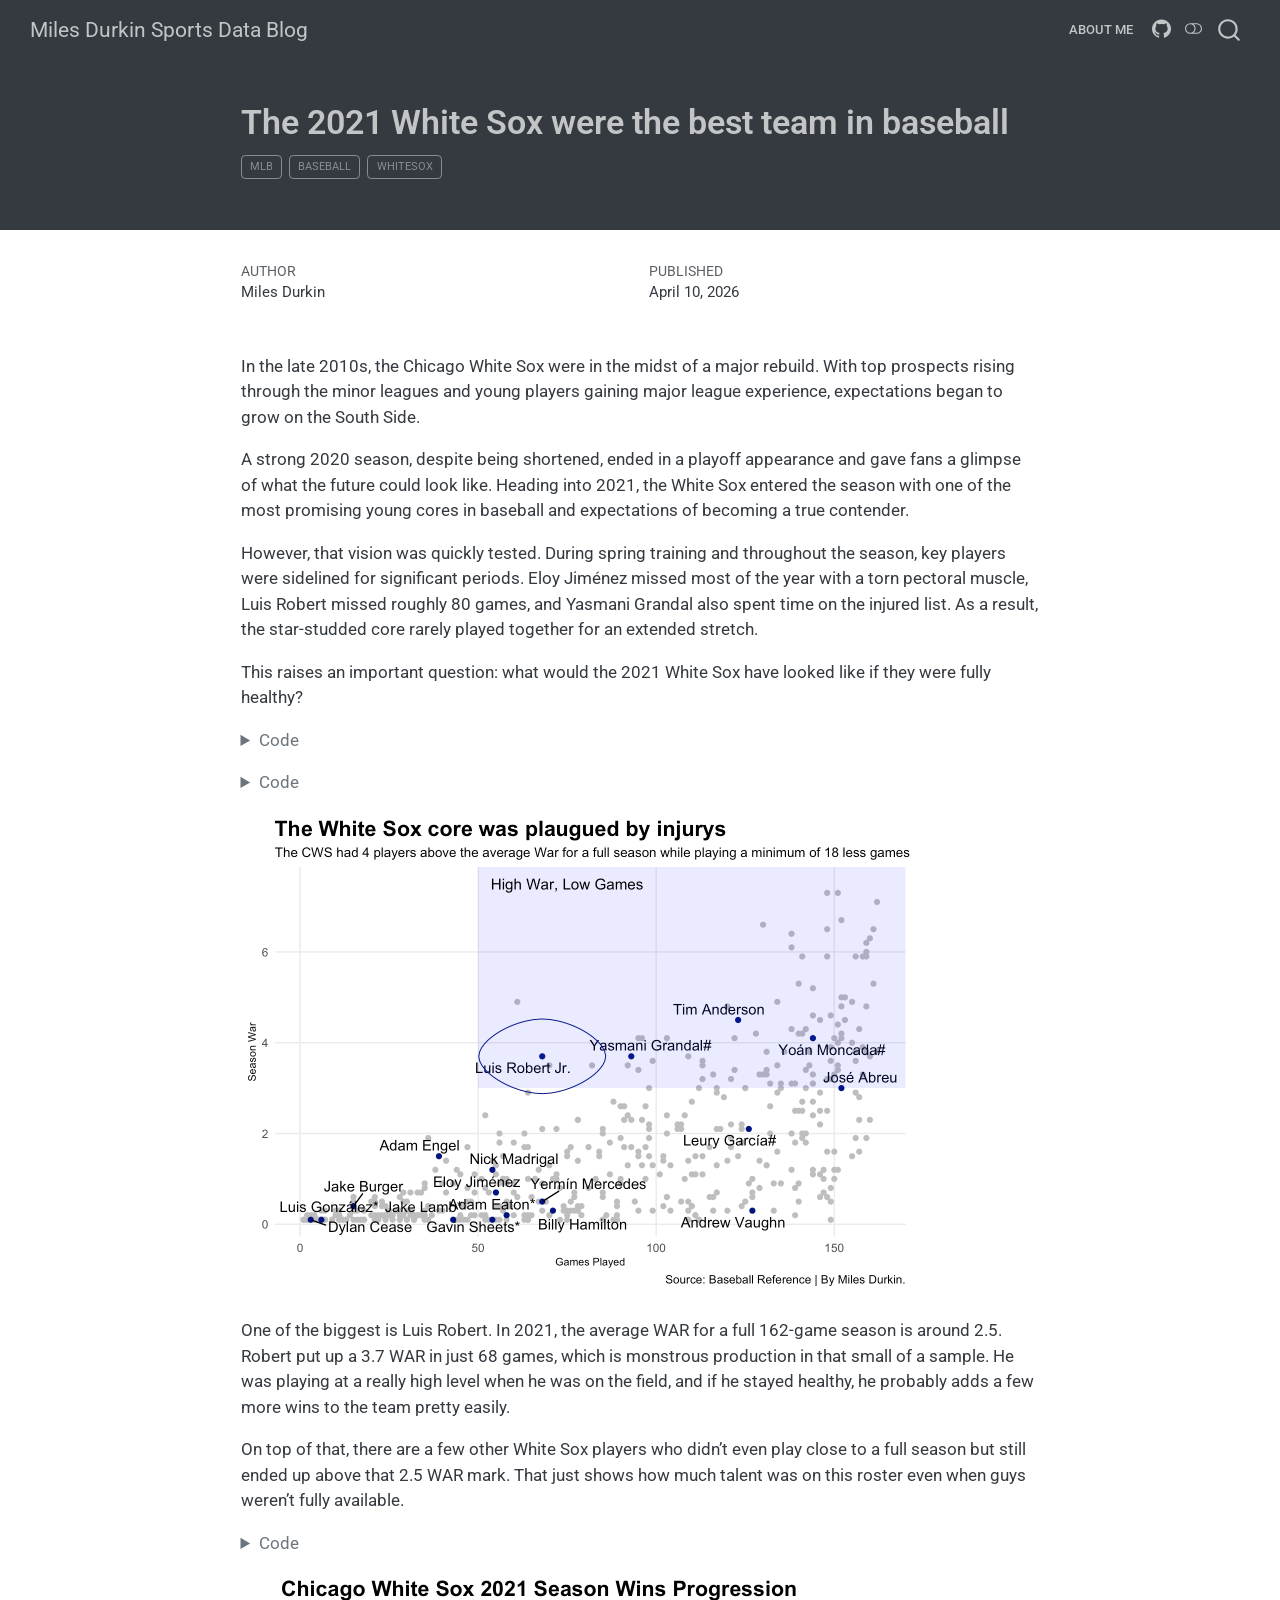
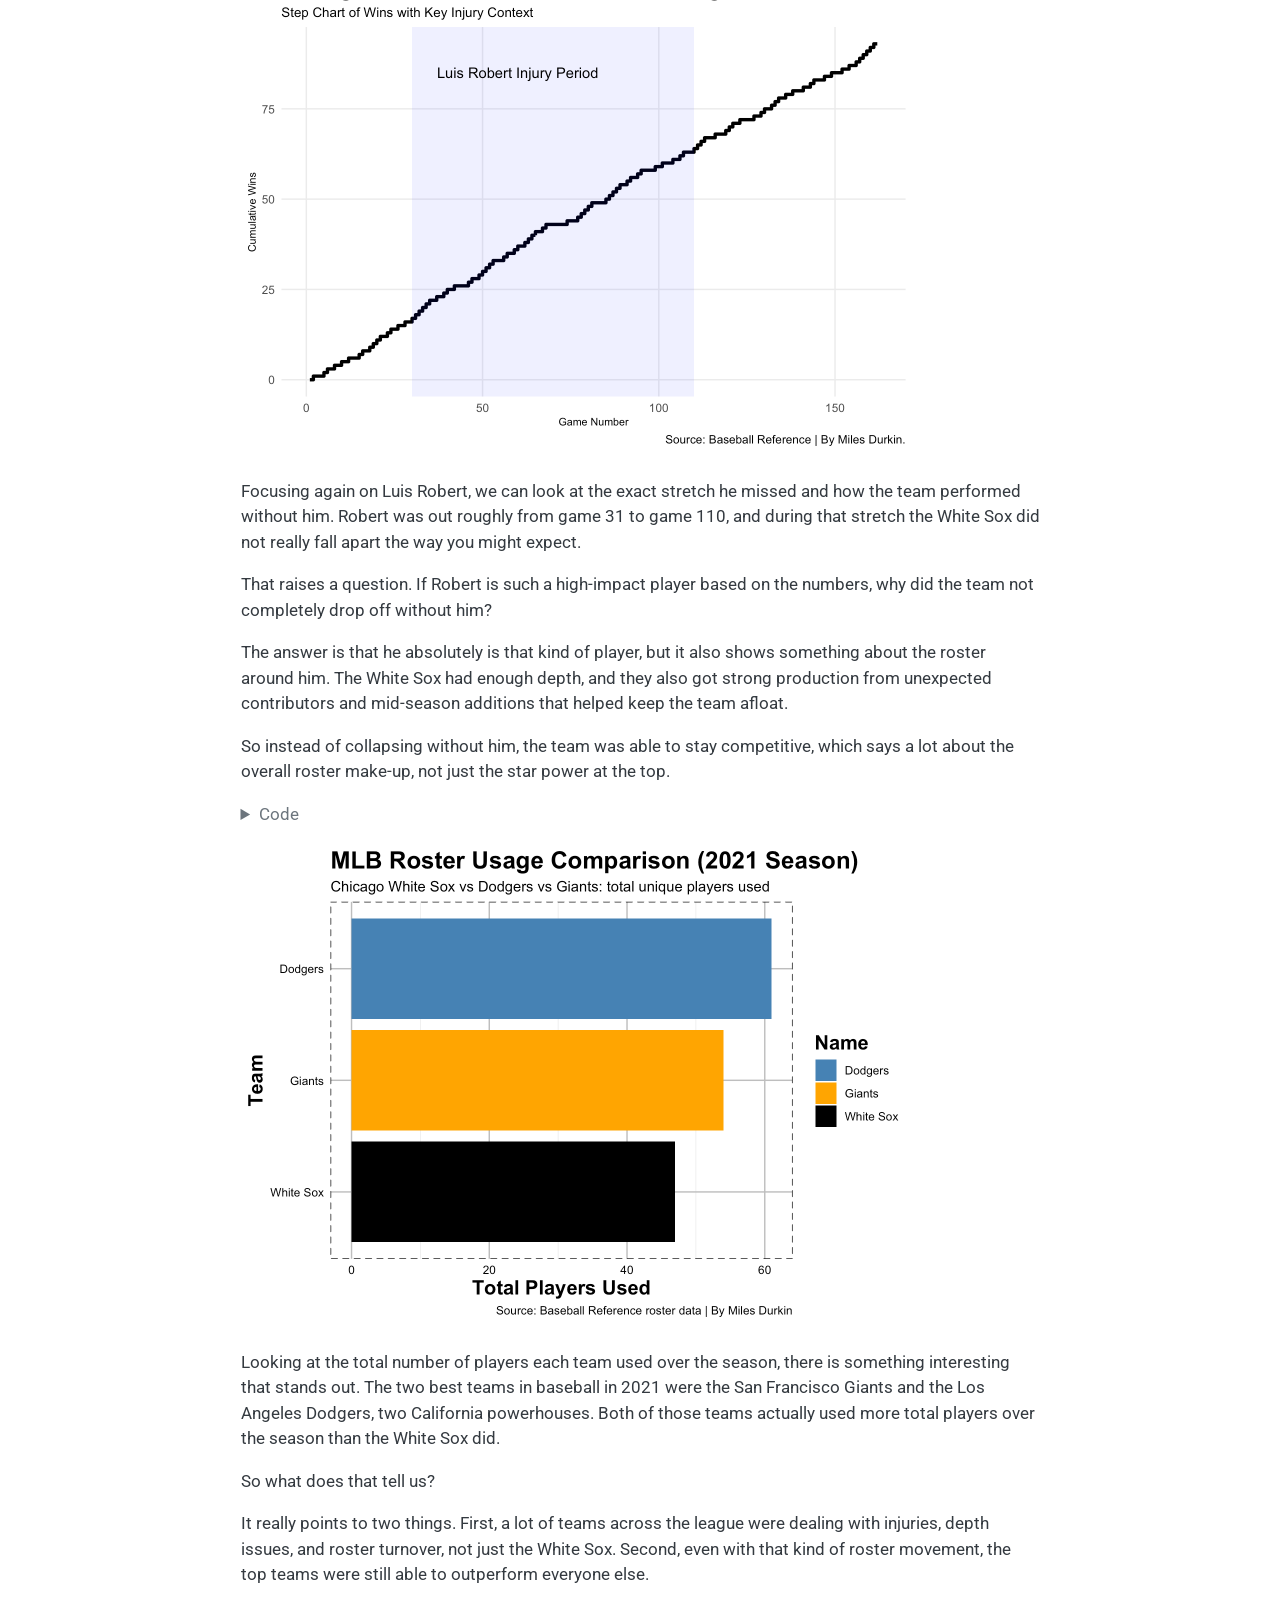
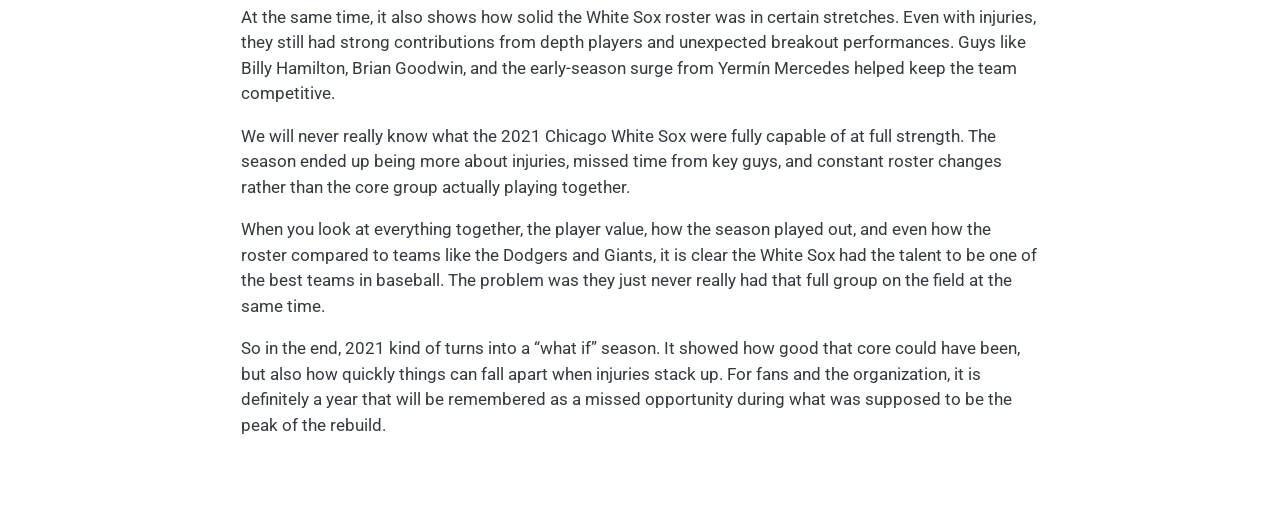
==== commit 5584b3f4: "fix random code messages" ====
--- a/posts/mlb-baseball-whitesox-2021-season-best-team-in-the-league/index.html
+++ b/posts/mlb-baseball-whitesox-2021-season-best-team-in-the-league/index.html
@@ -377,41 +377,29 @@
 <span id="cb2-3"><a href="#cb2-3" aria-hidden="true" tabindex="-1"></a><span class="fu">library</span>(ggrepel)</span>
 <span id="cb2-4"><a href="#cb2-4" aria-hidden="true" tabindex="-1"></a></span>
 <span id="cb2-5"><a href="#cb2-5" aria-hidden="true" tabindex="-1"></a>PLAYERBATTING <span class="ot">&lt;-</span> <span class="fu">read_csv</span>(<span class="st">"data/2021_MLB_PLAYER_BATTING_DATA.csv"</span>) <span class="sc">|&gt;</span></span>
-<span id="cb2-6"><a href="#cb2-6" aria-hidden="true" tabindex="-1"></a>  <span class="fu">filter</span>(WAR <span class="sc">&gt;</span> <span class="dv">0</span>)</span></code></pre></div><button title="Copy to Clipboard" class="code-copy-button"><i class="bi"></i></button></div>
-</details>
-<div class="cell-output cell-output-stderr">
-<pre><code>Rows: 1696 Columns: 35
-── Column specification ────────────────────────────────────────────────────────
-Delimiter: ","
-chr  (6): Player, Team, Lg, Pos, Awards, Player-additional
-dbl (29): Rk, Age, WAR, G, PA, AB, R, H, 2B, 3B, HR, RBI, SB, CS, BB, SO, BA...
-
-ℹ Use `spec()` to retrieve the full column specification for this data.
-ℹ Specify the column types or set `show_col_types = FALSE` to quiet this message.</code></pre>
-</div>
-<details class="code-fold">
-<summary>Code</summary>
-<div class="code-copy-outer-scaffold"><div class="sourceCode cell-code" id="cb4"><pre class="sourceCode r code-with-copy"><code class="sourceCode r"><span id="cb4-1"><a href="#cb4-1" aria-hidden="true" tabindex="-1"></a>WS <span class="ot">&lt;-</span> PLAYERBATTING <span class="sc">|&gt;</span> <span class="fu">filter</span>(Team <span class="sc">==</span> <span class="st">"CHW"</span>)</span>
-<span id="cb4-2"><a href="#cb4-2" aria-hidden="true" tabindex="-1"></a></span>
-<span id="cb4-3"><a href="#cb4-3" aria-hidden="true" tabindex="-1"></a>LR <span class="ot">&lt;-</span> WS <span class="sc">|&gt;</span> <span class="fu">filter</span>(Player <span class="sc">==</span> <span class="st">"Luis Robert Jr."</span>)</span>
-<span id="cb4-4"><a href="#cb4-4" aria-hidden="true" tabindex="-1"></a></span>
-<span id="cb4-5"><a href="#cb4-5" aria-hidden="true" tabindex="-1"></a><span class="fu">ggplot</span>() <span class="sc">+</span> </span>
-<span id="cb4-6"><a href="#cb4-6" aria-hidden="true" tabindex="-1"></a>  <span class="fu">geom_point</span>(<span class="at">data=</span>PLAYERBATTING, <span class="fu">aes</span>(<span class="at">x=</span>G, <span class="at">y=</span>WAR), <span class="at">color=</span><span class="st">"grey"</span>) <span class="sc">+</span></span>
-<span id="cb4-7"><a href="#cb4-7" aria-hidden="true" tabindex="-1"></a>  <span class="fu">geom_point</span>(<span class="at">data=</span>WS, <span class="fu">aes</span>(<span class="at">x=</span>G, <span class="at">y=</span>WAR), <span class="at">color=</span><span class="st">"navy"</span>) <span class="sc">+</span></span>
-<span id="cb4-8"><a href="#cb4-8" aria-hidden="true" tabindex="-1"></a>  <span class="fu">geom_text_repel</span>(<span class="at">data=</span>WS, <span class="fu">aes</span>(<span class="at">x=</span>G, <span class="at">y=</span>WAR, <span class="at">label=</span>Player)) <span class="sc">+</span> </span>
-<span id="cb4-9"><a href="#cb4-9" aria-hidden="true" tabindex="-1"></a>  <span class="fu">geom_encircle</span>(<span class="at">data=</span>LR, <span class="fu">aes</span>(<span class="at">x=</span>G, <span class="at">y=</span>WAR), <span class="at">s_shape=</span>.<span class="dv">001</span>, <span class="at">expand=</span>.<span class="dv">001</span>, <span class="at">colour=</span><span class="st">"navy"</span>) <span class="sc">+</span></span>
-<span id="cb4-10"><a href="#cb4-10" aria-hidden="true" tabindex="-1"></a>  <span class="fu">annotate</span>(<span class="st">"rect"</span>, <span class="at">fill =</span> <span class="st">"blue"</span>, <span class="at">alpha =</span> <span class="fl">0.1</span>, </span>
-<span id="cb4-11"><a href="#cb4-11" aria-hidden="true" tabindex="-1"></a>        <span class="at">xmin =</span> <span class="dv">50</span>, <span class="at">xmax =</span> <span class="cn">Inf</span>,</span>
-<span id="cb4-12"><a href="#cb4-12" aria-hidden="true" tabindex="-1"></a>        <span class="at">ymin =</span> <span class="dv">3</span>, <span class="at">ymax =</span> <span class="cn">Inf</span>) <span class="sc">+</span></span>
-<span id="cb4-13"><a href="#cb4-13" aria-hidden="true" tabindex="-1"></a>  <span class="fu">geom_text</span>(<span class="fu">aes</span>(<span class="at">x=</span><span class="dv">75</span>, <span class="at">y=</span><span class="fl">7.5</span>, <span class="at">label=</span><span class="st">"High War, Low Games"</span>), <span class="at">size=</span><span class="dv">4</span>) <span class="sc">+</span></span>
-<span id="cb4-14"><a href="#cb4-14" aria-hidden="true" tabindex="-1"></a>  <span class="fu">labs</span>(<span class="at">title=</span><span class="st">"The White Sox core was plaugued by injurys "</span>, <span class="at">subtitle=</span><span class="st">"The CWS had 4 players above the average War for a full season while playing a minimum of 18 less games"</span>, <span class="at">x=</span><span class="st">"Games Played"</span>, <span class="at">y=</span><span class="st">"Season War"</span>, <span class="at">caption =</span> <span class="st">"Source: Baseball Reference | By Miles Durkin."</span>) <span class="sc">+</span> </span>
-<span id="cb4-15"><a href="#cb4-15" aria-hidden="true" tabindex="-1"></a>  <span class="fu">theme_minimal</span>() <span class="sc">+</span> </span>
-<span id="cb4-16"><a href="#cb4-16" aria-hidden="true" tabindex="-1"></a>  <span class="fu">theme</span>(</span>
-<span id="cb4-17"><a href="#cb4-17" aria-hidden="true" tabindex="-1"></a>    <span class="at">plot.title =</span> <span class="fu">element_text</span>(<span class="at">size =</span> <span class="dv">16</span>, <span class="at">face =</span> <span class="st">"bold"</span>),</span>
-<span id="cb4-18"><a href="#cb4-18" aria-hidden="true" tabindex="-1"></a>    <span class="at">axis.title =</span> <span class="fu">element_text</span>(<span class="at">size =</span> <span class="dv">8</span>), </span>
-<span id="cb4-19"><a href="#cb4-19" aria-hidden="true" tabindex="-1"></a>    <span class="at">plot.subtitle =</span> <span class="fu">element_text</span>(<span class="at">size=</span><span class="dv">10</span>), </span>
-<span id="cb4-20"><a href="#cb4-20" aria-hidden="true" tabindex="-1"></a>    <span class="at">panel.grid.minor =</span> <span class="fu">element_blank</span>()</span>
-<span id="cb4-21"><a href="#cb4-21" aria-hidden="true" tabindex="-1"></a>    )</span></code></pre></div><button title="Copy to Clipboard" class="code-copy-button"><i class="bi"></i></button></div>
+<span id="cb2-6"><a href="#cb2-6" aria-hidden="true" tabindex="-1"></a>  <span class="fu">filter</span>(WAR <span class="sc">&gt;</span> <span class="dv">0</span>)</span>
+<span id="cb2-7"><a href="#cb2-7" aria-hidden="true" tabindex="-1"></a></span>
+<span id="cb2-8"><a href="#cb2-8" aria-hidden="true" tabindex="-1"></a>WS <span class="ot">&lt;-</span> PLAYERBATTING <span class="sc">|&gt;</span> <span class="fu">filter</span>(Team <span class="sc">==</span> <span class="st">"CHW"</span>)</span>
+<span id="cb2-9"><a href="#cb2-9" aria-hidden="true" tabindex="-1"></a></span>
+<span id="cb2-10"><a href="#cb2-10" aria-hidden="true" tabindex="-1"></a>LR <span class="ot">&lt;-</span> WS <span class="sc">|&gt;</span> <span class="fu">filter</span>(Player <span class="sc">==</span> <span class="st">"Luis Robert Jr."</span>)</span>
+<span id="cb2-11"><a href="#cb2-11" aria-hidden="true" tabindex="-1"></a></span>
+<span id="cb2-12"><a href="#cb2-12" aria-hidden="true" tabindex="-1"></a><span class="fu">ggplot</span>() <span class="sc">+</span> </span>
+<span id="cb2-13"><a href="#cb2-13" aria-hidden="true" tabindex="-1"></a>  <span class="fu">geom_point</span>(<span class="at">data=</span>PLAYERBATTING, <span class="fu">aes</span>(<span class="at">x=</span>G, <span class="at">y=</span>WAR), <span class="at">color=</span><span class="st">"grey"</span>) <span class="sc">+</span></span>
+<span id="cb2-14"><a href="#cb2-14" aria-hidden="true" tabindex="-1"></a>  <span class="fu">geom_point</span>(<span class="at">data=</span>WS, <span class="fu">aes</span>(<span class="at">x=</span>G, <span class="at">y=</span>WAR), <span class="at">color=</span><span class="st">"navy"</span>) <span class="sc">+</span></span>
+<span id="cb2-15"><a href="#cb2-15" aria-hidden="true" tabindex="-1"></a>  <span class="fu">geom_text_repel</span>(<span class="at">data=</span>WS, <span class="fu">aes</span>(<span class="at">x=</span>G, <span class="at">y=</span>WAR, <span class="at">label=</span>Player)) <span class="sc">+</span> </span>
+<span id="cb2-16"><a href="#cb2-16" aria-hidden="true" tabindex="-1"></a>  <span class="fu">geom_encircle</span>(<span class="at">data=</span>LR, <span class="fu">aes</span>(<span class="at">x=</span>G, <span class="at">y=</span>WAR), <span class="at">s_shape=</span>.<span class="dv">001</span>, <span class="at">expand=</span>.<span class="dv">001</span>, <span class="at">colour=</span><span class="st">"navy"</span>) <span class="sc">+</span></span>
+<span id="cb2-17"><a href="#cb2-17" aria-hidden="true" tabindex="-1"></a>  <span class="fu">annotate</span>(<span class="st">"rect"</span>, <span class="at">fill =</span> <span class="st">"blue"</span>, <span class="at">alpha =</span> <span class="fl">0.1</span>, </span>
+<span id="cb2-18"><a href="#cb2-18" aria-hidden="true" tabindex="-1"></a>        <span class="at">xmin =</span> <span class="dv">50</span>, <span class="at">xmax =</span> <span class="cn">Inf</span>,</span>
+<span id="cb2-19"><a href="#cb2-19" aria-hidden="true" tabindex="-1"></a>        <span class="at">ymin =</span> <span class="dv">3</span>, <span class="at">ymax =</span> <span class="cn">Inf</span>) <span class="sc">+</span></span>
+<span id="cb2-20"><a href="#cb2-20" aria-hidden="true" tabindex="-1"></a>  <span class="fu">geom_text</span>(<span class="fu">aes</span>(<span class="at">x=</span><span class="dv">75</span>, <span class="at">y=</span><span class="fl">7.5</span>, <span class="at">label=</span><span class="st">"High War, Low Games"</span>), <span class="at">size=</span><span class="dv">4</span>) <span class="sc">+</span></span>
+<span id="cb2-21"><a href="#cb2-21" aria-hidden="true" tabindex="-1"></a>  <span class="fu">labs</span>(<span class="at">title=</span><span class="st">"The White Sox core was plaugued by injurys "</span>, <span class="at">subtitle=</span><span class="st">"The CWS had 4 players above the average War for a full season while playing a minimum of 18 less games"</span>, <span class="at">x=</span><span class="st">"Games Played"</span>, <span class="at">y=</span><span class="st">"Season War"</span>, <span class="at">caption =</span> <span class="st">"Source: Baseball Reference | By Miles Durkin."</span>) <span class="sc">+</span> </span>
+<span id="cb2-22"><a href="#cb2-22" aria-hidden="true" tabindex="-1"></a>  <span class="fu">theme_minimal</span>() <span class="sc">+</span> </span>
+<span id="cb2-23"><a href="#cb2-23" aria-hidden="true" tabindex="-1"></a>  <span class="fu">theme</span>(</span>
+<span id="cb2-24"><a href="#cb2-24" aria-hidden="true" tabindex="-1"></a>    <span class="at">plot.title =</span> <span class="fu">element_text</span>(<span class="at">size =</span> <span class="dv">16</span>, <span class="at">face =</span> <span class="st">"bold"</span>),</span>
+<span id="cb2-25"><a href="#cb2-25" aria-hidden="true" tabindex="-1"></a>    <span class="at">axis.title =</span> <span class="fu">element_text</span>(<span class="at">size =</span> <span class="dv">8</span>), </span>
+<span id="cb2-26"><a href="#cb2-26" aria-hidden="true" tabindex="-1"></a>    <span class="at">plot.subtitle =</span> <span class="fu">element_text</span>(<span class="at">size=</span><span class="dv">10</span>), </span>
+<span id="cb2-27"><a href="#cb2-27" aria-hidden="true" tabindex="-1"></a>    <span class="at">panel.grid.minor =</span> <span class="fu">element_blank</span>()</span>
+<span id="cb2-28"><a href="#cb2-28" aria-hidden="true" tabindex="-1"></a>    )</span></code></pre></div><button title="Copy to Clipboard" class="code-copy-button"><i class="bi"></i></button></div>
 </details>
 <div class="cell-output-display">
 <div>
@@ -426,49 +414,49 @@
 <div class="cell">
 <details class="code-fold">
 <summary>Code</summary>
-<div class="code-copy-outer-scaffold"><div class="sourceCode cell-code" id="cb5"><pre class="sourceCode r code-with-copy"><code class="sourceCode r"><span id="cb5-1"><a href="#cb5-1" aria-hidden="true" tabindex="-1"></a><span class="fu">library</span>(tidyverse)</span>
-<span id="cb5-2"><a href="#cb5-2" aria-hidden="true" tabindex="-1"></a></span>
-<span id="cb5-3"><a href="#cb5-3" aria-hidden="true" tabindex="-1"></a>WS_WIN_LOSS <span class="ot">&lt;-</span> <span class="fu">read.csv</span>(<span class="st">"data/WHITESOX_YEAR_RECORD.csv"</span>)</span>
-<span id="cb5-4"><a href="#cb5-4" aria-hidden="true" tabindex="-1"></a></span>
-<span id="cb5-5"><a href="#cb5-5" aria-hidden="true" tabindex="-1"></a></span>
-<span id="cb5-6"><a href="#cb5-6" aria-hidden="true" tabindex="-1"></a>WS_WIN_LOSS_CLEAN <span class="ot">&lt;-</span> WS_WIN_LOSS <span class="sc">|&gt;</span></span>
-<span id="cb5-7"><a href="#cb5-7" aria-hidden="true" tabindex="-1"></a>  <span class="fu">mutate</span>( <span class="at">W.L =</span> <span class="fu">gsub</span>(<span class="st">"W.*"</span>, <span class="st">"1"</span>, W.L), <span class="at">W.L =</span> <span class="fu">gsub</span>(<span class="st">"L.*"</span>, <span class="st">"0"</span>, W.L), <span class="at">Win =</span> <span class="fu">as.numeric</span>(W.L), </span>
-<span id="cb5-8"><a href="#cb5-8" aria-hidden="true" tabindex="-1"></a>          <span class="at">Game =</span> <span class="fu">row_number</span>(),</span>
-<span id="cb5-9"><a href="#cb5-9" aria-hidden="true" tabindex="-1"></a>    <span class="at">Cum_Wins =</span> <span class="fu">cumsum</span>(Win)) </span>
-<span id="cb5-10"><a href="#cb5-10" aria-hidden="true" tabindex="-1"></a></span>
-<span id="cb5-11"><a href="#cb5-11" aria-hidden="true" tabindex="-1"></a><span class="fu">ggplot</span>() <span class="sc">+</span></span>
-<span id="cb5-12"><a href="#cb5-12" aria-hidden="true" tabindex="-1"></a>  <span class="fu">geom_step</span>(</span>
-<span id="cb5-13"><a href="#cb5-13" aria-hidden="true" tabindex="-1"></a>    <span class="at">data =</span> WS_WIN_LOSS_CLEAN,</span>
-<span id="cb5-14"><a href="#cb5-14" aria-hidden="true" tabindex="-1"></a>    <span class="fu">aes</span>(<span class="at">x =</span> Game, <span class="at">y =</span> Cum_Wins),</span>
-<span id="cb5-15"><a href="#cb5-15" aria-hidden="true" tabindex="-1"></a>    <span class="at">color =</span> <span class="st">"black"</span>,</span>
-<span id="cb5-16"><a href="#cb5-16" aria-hidden="true" tabindex="-1"></a>    <span class="at">linewidth =</span> <span class="fl">1.2</span></span>
-<span id="cb5-17"><a href="#cb5-17" aria-hidden="true" tabindex="-1"></a>  ) <span class="sc">+</span></span>
-<span id="cb5-18"><a href="#cb5-18" aria-hidden="true" tabindex="-1"></a>  </span>
-<span id="cb5-19"><a href="#cb5-19" aria-hidden="true" tabindex="-1"></a>  <span class="fu">annotate</span>(</span>
-<span id="cb5-20"><a href="#cb5-20" aria-hidden="true" tabindex="-1"></a>    <span class="st">"rect"</span>,</span>
-<span id="cb5-21"><a href="#cb5-21" aria-hidden="true" tabindex="-1"></a>    <span class="at">xmin =</span> <span class="dv">30</span>, <span class="at">xmax =</span> <span class="dv">110</span>,</span>
-<span id="cb5-22"><a href="#cb5-22" aria-hidden="true" tabindex="-1"></a>    <span class="at">ymin =</span> <span class="sc">-</span><span class="cn">Inf</span>, <span class="at">ymax =</span> <span class="cn">Inf</span>,</span>
-<span id="cb5-23"><a href="#cb5-23" aria-hidden="true" tabindex="-1"></a>    <span class="at">fill =</span> <span class="st">"blue"</span>, <span class="at">alpha =</span> <span class="fl">0.08</span></span>
-<span id="cb5-24"><a href="#cb5-24" aria-hidden="true" tabindex="-1"></a>  ) <span class="sc">+</span></span>
-<span id="cb5-25"><a href="#cb5-25" aria-hidden="true" tabindex="-1"></a>  </span>
-<span id="cb5-26"><a href="#cb5-26" aria-hidden="true" tabindex="-1"></a>  <span class="fu">annotate</span>(</span>
-<span id="cb5-27"><a href="#cb5-27" aria-hidden="true" tabindex="-1"></a>    <span class="st">"text"</span>,</span>
-<span id="cb5-28"><a href="#cb5-28" aria-hidden="true" tabindex="-1"></a>    <span class="at">x =</span> <span class="dv">60</span>,</span>
-<span id="cb5-29"><a href="#cb5-29" aria-hidden="true" tabindex="-1"></a>    <span class="at">y =</span> <span class="dv">85</span>,</span>
-<span id="cb5-30"><a href="#cb5-30" aria-hidden="true" tabindex="-1"></a>    <span class="at">label =</span> <span class="st">"Luis Robert Injury Period"</span></span>
-<span id="cb5-31"><a href="#cb5-31" aria-hidden="true" tabindex="-1"></a>  ) <span class="sc">+</span></span>
-<span id="cb5-32"><a href="#cb5-32" aria-hidden="true" tabindex="-1"></a>  </span>
-<span id="cb5-33"><a href="#cb5-33" aria-hidden="true" tabindex="-1"></a>  <span class="fu">labs</span>(</span>
-<span id="cb5-34"><a href="#cb5-34" aria-hidden="true" tabindex="-1"></a>    <span class="at">x =</span> <span class="st">"Game Number"</span>, <span class="at">y =</span> <span class="st">"Cumulative Wins"</span>, <span class="at">title =</span> <span class="st">"Chicago White Sox 2021 Season Wins Progression"</span>, <span class="at">subtitle =</span> <span class="st">"Step Chart of Wins with Key Injury Context"</span>, <span class="at">caption =</span> <span class="st">"Source: Baseball Reference | By Miles Durkin."</span></span>
-<span id="cb5-35"><a href="#cb5-35" aria-hidden="true" tabindex="-1"></a>  ) <span class="sc">+</span></span>
-<span id="cb5-36"><a href="#cb5-36" aria-hidden="true" tabindex="-1"></a>  </span>
-<span id="cb5-37"><a href="#cb5-37" aria-hidden="true" tabindex="-1"></a>  <span class="fu">theme_minimal</span>() <span class="sc">+</span></span>
-<span id="cb5-38"><a href="#cb5-38" aria-hidden="true" tabindex="-1"></a>  <span class="fu">theme</span>(</span>
-<span id="cb5-39"><a href="#cb5-39" aria-hidden="true" tabindex="-1"></a>    <span class="at">plot.title =</span> <span class="fu">element_text</span>(<span class="at">size =</span> <span class="dv">16</span>, <span class="at">face =</span> <span class="st">"bold"</span>),</span>
-<span id="cb5-40"><a href="#cb5-40" aria-hidden="true" tabindex="-1"></a>    <span class="at">plot.subtitle =</span> <span class="fu">element_text</span>(<span class="at">size =</span> <span class="dv">10</span>),</span>
-<span id="cb5-41"><a href="#cb5-41" aria-hidden="true" tabindex="-1"></a>    <span class="at">axis.title =</span> <span class="fu">element_text</span>(<span class="at">size =</span> <span class="dv">8</span>),</span>
-<span id="cb5-42"><a href="#cb5-42" aria-hidden="true" tabindex="-1"></a>    <span class="at">panel.grid.minor =</span> <span class="fu">element_blank</span>()</span>
-<span id="cb5-43"><a href="#cb5-43" aria-hidden="true" tabindex="-1"></a>  )</span></code></pre></div><button title="Copy to Clipboard" class="code-copy-button"><i class="bi"></i></button></div>
+<div class="code-copy-outer-scaffold"><div class="sourceCode cell-code" id="cb3"><pre class="sourceCode r code-with-copy"><code class="sourceCode r"><span id="cb3-1"><a href="#cb3-1" aria-hidden="true" tabindex="-1"></a><span class="fu">library</span>(tidyverse)</span>
+<span id="cb3-2"><a href="#cb3-2" aria-hidden="true" tabindex="-1"></a></span>
+<span id="cb3-3"><a href="#cb3-3" aria-hidden="true" tabindex="-1"></a>WS_WIN_LOSS <span class="ot">&lt;-</span> <span class="fu">read.csv</span>(<span class="st">"data/WHITESOX_YEAR_RECORD.csv"</span>)</span>
+<span id="cb3-4"><a href="#cb3-4" aria-hidden="true" tabindex="-1"></a></span>
+<span id="cb3-5"><a href="#cb3-5" aria-hidden="true" tabindex="-1"></a></span>
+<span id="cb3-6"><a href="#cb3-6" aria-hidden="true" tabindex="-1"></a>WS_WIN_LOSS_CLEAN <span class="ot">&lt;-</span> WS_WIN_LOSS <span class="sc">|&gt;</span></span>
+<span id="cb3-7"><a href="#cb3-7" aria-hidden="true" tabindex="-1"></a>  <span class="fu">mutate</span>( <span class="at">W.L =</span> <span class="fu">gsub</span>(<span class="st">"W.*"</span>, <span class="st">"1"</span>, W.L), <span class="at">W.L =</span> <span class="fu">gsub</span>(<span class="st">"L.*"</span>, <span class="st">"0"</span>, W.L), <span class="at">Win =</span> <span class="fu">as.numeric</span>(W.L), </span>
+<span id="cb3-8"><a href="#cb3-8" aria-hidden="true" tabindex="-1"></a>          <span class="at">Game =</span> <span class="fu">row_number</span>(),</span>
+<span id="cb3-9"><a href="#cb3-9" aria-hidden="true" tabindex="-1"></a>    <span class="at">Cum_Wins =</span> <span class="fu">cumsum</span>(Win)) </span>
+<span id="cb3-10"><a href="#cb3-10" aria-hidden="true" tabindex="-1"></a></span>
+<span id="cb3-11"><a href="#cb3-11" aria-hidden="true" tabindex="-1"></a><span class="fu">ggplot</span>() <span class="sc">+</span></span>
+<span id="cb3-12"><a href="#cb3-12" aria-hidden="true" tabindex="-1"></a>  <span class="fu">geom_step</span>(</span>
+<span id="cb3-13"><a href="#cb3-13" aria-hidden="true" tabindex="-1"></a>    <span class="at">data =</span> WS_WIN_LOSS_CLEAN,</span>
+<span id="cb3-14"><a href="#cb3-14" aria-hidden="true" tabindex="-1"></a>    <span class="fu">aes</span>(<span class="at">x =</span> Game, <span class="at">y =</span> Cum_Wins),</span>
+<span id="cb3-15"><a href="#cb3-15" aria-hidden="true" tabindex="-1"></a>    <span class="at">color =</span> <span class="st">"black"</span>,</span>
+<span id="cb3-16"><a href="#cb3-16" aria-hidden="true" tabindex="-1"></a>    <span class="at">linewidth =</span> <span class="fl">1.2</span></span>
+<span id="cb3-17"><a href="#cb3-17" aria-hidden="true" tabindex="-1"></a>  ) <span class="sc">+</span></span>
+<span id="cb3-18"><a href="#cb3-18" aria-hidden="true" tabindex="-1"></a>  </span>
+<span id="cb3-19"><a href="#cb3-19" aria-hidden="true" tabindex="-1"></a>  <span class="fu">annotate</span>(</span>
+<span id="cb3-20"><a href="#cb3-20" aria-hidden="true" tabindex="-1"></a>    <span class="st">"rect"</span>,</span>
+<span id="cb3-21"><a href="#cb3-21" aria-hidden="true" tabindex="-1"></a>    <span class="at">xmin =</span> <span class="dv">30</span>, <span class="at">xmax =</span> <span class="dv">110</span>,</span>
+<span id="cb3-22"><a href="#cb3-22" aria-hidden="true" tabindex="-1"></a>    <span class="at">ymin =</span> <span class="sc">-</span><span class="cn">Inf</span>, <span class="at">ymax =</span> <span class="cn">Inf</span>,</span>
+<span id="cb3-23"><a href="#cb3-23" aria-hidden="true" tabindex="-1"></a>    <span class="at">fill =</span> <span class="st">"blue"</span>, <span class="at">alpha =</span> <span class="fl">0.08</span></span>
+<span id="cb3-24"><a href="#cb3-24" aria-hidden="true" tabindex="-1"></a>  ) <span class="sc">+</span></span>
+<span id="cb3-25"><a href="#cb3-25" aria-hidden="true" tabindex="-1"></a>  </span>
+<span id="cb3-26"><a href="#cb3-26" aria-hidden="true" tabindex="-1"></a>  <span class="fu">annotate</span>(</span>
+<span id="cb3-27"><a href="#cb3-27" aria-hidden="true" tabindex="-1"></a>    <span class="st">"text"</span>,</span>
+<span id="cb3-28"><a href="#cb3-28" aria-hidden="true" tabindex="-1"></a>    <span class="at">x =</span> <span class="dv">60</span>,</span>
+<span id="cb3-29"><a href="#cb3-29" aria-hidden="true" tabindex="-1"></a>    <span class="at">y =</span> <span class="dv">85</span>,</span>
+<span id="cb3-30"><a href="#cb3-30" aria-hidden="true" tabindex="-1"></a>    <span class="at">label =</span> <span class="st">"Luis Robert Injury Period"</span></span>
+<span id="cb3-31"><a href="#cb3-31" aria-hidden="true" tabindex="-1"></a>  ) <span class="sc">+</span></span>
+<span id="cb3-32"><a href="#cb3-32" aria-hidden="true" tabindex="-1"></a>  </span>
+<span id="cb3-33"><a href="#cb3-33" aria-hidden="true" tabindex="-1"></a>  <span class="fu">labs</span>(</span>
+<span id="cb3-34"><a href="#cb3-34" aria-hidden="true" tabindex="-1"></a>    <span class="at">x =</span> <span class="st">"Game Number"</span>, <span class="at">y =</span> <span class="st">"Cumulative Wins"</span>, <span class="at">title =</span> <span class="st">"Chicago White Sox 2021 Season Wins Progression"</span>, <span class="at">subtitle =</span> <span class="st">"Step Chart of Wins with Key Injury Context"</span>, <span class="at">caption =</span> <span class="st">"Source: Baseball Reference | By Miles Durkin."</span></span>
+<span id="cb3-35"><a href="#cb3-35" aria-hidden="true" tabindex="-1"></a>  ) <span class="sc">+</span></span>
+<span id="cb3-36"><a href="#cb3-36" aria-hidden="true" tabindex="-1"></a>  </span>
+<span id="cb3-37"><a href="#cb3-37" aria-hidden="true" tabindex="-1"></a>  <span class="fu">theme_minimal</span>() <span class="sc">+</span></span>
+<span id="cb3-38"><a href="#cb3-38" aria-hidden="true" tabindex="-1"></a>  <span class="fu">theme</span>(</span>
+<span id="cb3-39"><a href="#cb3-39" aria-hidden="true" tabindex="-1"></a>    <span class="at">plot.title =</span> <span class="fu">element_text</span>(<span class="at">size =</span> <span class="dv">16</span>, <span class="at">face =</span> <span class="st">"bold"</span>),</span>
+<span id="cb3-40"><a href="#cb3-40" aria-hidden="true" tabindex="-1"></a>    <span class="at">plot.subtitle =</span> <span class="fu">element_text</span>(<span class="at">size =</span> <span class="dv">10</span>),</span>
+<span id="cb3-41"><a href="#cb3-41" aria-hidden="true" tabindex="-1"></a>    <span class="at">axis.title =</span> <span class="fu">element_text</span>(<span class="at">size =</span> <span class="dv">8</span>),</span>
+<span id="cb3-42"><a href="#cb3-42" aria-hidden="true" tabindex="-1"></a>    <span class="at">panel.grid.minor =</span> <span class="fu">element_blank</span>()</span>
+<span id="cb3-43"><a href="#cb3-43" aria-hidden="true" tabindex="-1"></a>  )</span></code></pre></div><button title="Copy to Clipboard" class="code-copy-button"><i class="bi"></i></button></div>
 </details>
 <div class="cell-output-display">
 <div>
@@ -485,54 +473,54 @@
 <div class="cell">
 <details class="code-fold">
 <summary>Code</summary>
-<div class="code-copy-outer-scaffold"><div class="sourceCode cell-code" id="cb6"><pre class="sourceCode r code-with-copy"><code class="sourceCode r"><span id="cb6-1"><a href="#cb6-1" aria-hidden="true" tabindex="-1"></a><span class="fu">library</span>(tidyverse)</span>
-<span id="cb6-2"><a href="#cb6-2" aria-hidden="true" tabindex="-1"></a><span class="fu">library</span>(ggalt)</span>
-<span id="cb6-3"><a href="#cb6-3" aria-hidden="true" tabindex="-1"></a><span class="fu">library</span>(ggrepel)</span>
-<span id="cb6-4"><a href="#cb6-4" aria-hidden="true" tabindex="-1"></a></span>
-<span id="cb6-5"><a href="#cb6-5" aria-hidden="true" tabindex="-1"></a>WSROSTER <span class="ot">&lt;-</span> <span class="fu">read.csv</span>(<span class="st">"data/WS_FULL_SEASON_ROSTER.csv"</span>)</span>
-<span id="cb6-6"><a href="#cb6-6" aria-hidden="true" tabindex="-1"></a></span>
-<span id="cb6-7"><a href="#cb6-7" aria-hidden="true" tabindex="-1"></a>LAROSTER <span class="ot">&lt;-</span> <span class="fu">read.csv</span>(<span class="st">"data/LAD_SEASON_ROSTER.csv"</span>)</span>
-<span id="cb6-8"><a href="#cb6-8" aria-hidden="true" tabindex="-1"></a></span>
-<span id="cb6-9"><a href="#cb6-9" aria-hidden="true" tabindex="-1"></a>SFROSTER <span class="ot">&lt;-</span> <span class="fu">read.csv</span>(<span class="st">"data/SF_SEASON_ROSTER.csv"</span>)</span>
-<span id="cb6-10"><a href="#cb6-10" aria-hidden="true" tabindex="-1"></a></span>
-<span id="cb6-11"><a href="#cb6-11" aria-hidden="true" tabindex="-1"></a><span class="fu">library</span>(tidyverse)</span>
-<span id="cb6-12"><a href="#cb6-12" aria-hidden="true" tabindex="-1"></a></span>
-<span id="cb6-13"><a href="#cb6-13" aria-hidden="true" tabindex="-1"></a>WS <span class="ot">&lt;-</span> WSROSTER <span class="sc">|&gt;</span></span>
-<span id="cb6-14"><a href="#cb6-14" aria-hidden="true" tabindex="-1"></a>  <span class="fu">summarise</span>(</span>
-<span id="cb6-15"><a href="#cb6-15" aria-hidden="true" tabindex="-1"></a>    <span class="at">Name =</span> <span class="st">"White Sox"</span>,</span>
-<span id="cb6-16"><a href="#cb6-16" aria-hidden="true" tabindex="-1"></a>    <span class="at">Players =</span> <span class="fu">n_distinct</span>(Player))</span>
-<span id="cb6-17"><a href="#cb6-17" aria-hidden="true" tabindex="-1"></a></span>
-<span id="cb6-18"><a href="#cb6-18" aria-hidden="true" tabindex="-1"></a>LAD <span class="ot">&lt;-</span> LAROSTER <span class="sc">|&gt;</span></span>
-<span id="cb6-19"><a href="#cb6-19" aria-hidden="true" tabindex="-1"></a>  <span class="fu">summarise</span>(</span>
-<span id="cb6-20"><a href="#cb6-20" aria-hidden="true" tabindex="-1"></a>    <span class="at">Name =</span> <span class="st">"Dodgers"</span>,</span>
-<span id="cb6-21"><a href="#cb6-21" aria-hidden="true" tabindex="-1"></a>    <span class="at">Players =</span> <span class="fu">n_distinct</span>(Player))</span>
-<span id="cb6-22"><a href="#cb6-22" aria-hidden="true" tabindex="-1"></a></span>
-<span id="cb6-23"><a href="#cb6-23" aria-hidden="true" tabindex="-1"></a>SF <span class="ot">&lt;-</span> SFROSTER <span class="sc">|&gt;</span></span>
-<span id="cb6-24"><a href="#cb6-24" aria-hidden="true" tabindex="-1"></a>  <span class="fu">summarise</span>(</span>
-<span id="cb6-25"><a href="#cb6-25" aria-hidden="true" tabindex="-1"></a>    <span class="at">Name =</span> <span class="st">"Giants"</span>,</span>
-<span id="cb6-26"><a href="#cb6-26" aria-hidden="true" tabindex="-1"></a>    <span class="at">Players =</span> <span class="fu">n_distinct</span>(Player))</span>
-<span id="cb6-27"><a href="#cb6-27" aria-hidden="true" tabindex="-1"></a></span>
-<span id="cb6-28"><a href="#cb6-28" aria-hidden="true" tabindex="-1"></a>BIGTHREE <span class="ot">&lt;-</span> <span class="fu">bind_rows</span>(WS, LAD, SF)</span>
-<span id="cb6-29"><a href="#cb6-29" aria-hidden="true" tabindex="-1"></a></span>
-<span id="cb6-30"><a href="#cb6-30" aria-hidden="true" tabindex="-1"></a><span class="fu">ggplot</span>() <span class="sc">+</span></span>
-<span id="cb6-31"><a href="#cb6-31" aria-hidden="true" tabindex="-1"></a>  <span class="fu">geom_bar</span>(</span>
-<span id="cb6-32"><a href="#cb6-32" aria-hidden="true" tabindex="-1"></a>    <span class="at">data =</span> BIGTHREE,</span>
-<span id="cb6-33"><a href="#cb6-33" aria-hidden="true" tabindex="-1"></a>    <span class="fu">aes</span>(<span class="at">x =</span> <span class="fu">reorder</span>(Name, Players), <span class="at">weight =</span> Players, <span class="at">fill =</span> Name)) <span class="sc">+</span></span>
-<span id="cb6-34"><a href="#cb6-34" aria-hidden="true" tabindex="-1"></a>  <span class="fu">coord_flip</span>() <span class="sc">+</span></span>
-<span id="cb6-35"><a href="#cb6-35" aria-hidden="true" tabindex="-1"></a>  <span class="fu">scale_fill_manual</span>(<span class="at">values =</span> <span class="fu">c</span>(</span>
-<span id="cb6-36"><a href="#cb6-36" aria-hidden="true" tabindex="-1"></a>    <span class="st">"White Sox"</span> <span class="ot">=</span> <span class="st">"black"</span>,</span>
-<span id="cb6-37"><a href="#cb6-37" aria-hidden="true" tabindex="-1"></a>    <span class="st">"Dodgers"</span> <span class="ot">=</span> <span class="st">"steelblue"</span>,</span>
-<span id="cb6-38"><a href="#cb6-38" aria-hidden="true" tabindex="-1"></a>    <span class="st">"Giants"</span> <span class="ot">=</span> <span class="st">"orange"</span>)) <span class="sc">+</span></span>
-<span id="cb6-39"><a href="#cb6-39" aria-hidden="true" tabindex="-1"></a>  <span class="fu">labs</span>(</span>
-<span id="cb6-40"><a href="#cb6-40" aria-hidden="true" tabindex="-1"></a>    <span class="at">title =</span> <span class="st">"MLB Roster Usage Comparison (2021 Season)"</span>, <span class="at">subtitle =</span> <span class="st">"Chicago White Sox vs Dodgers vs Giants: total unique players used"</span>, <span class="at">x =</span> <span class="st">"Team"</span>, <span class="at">y =</span> <span class="st">"Total Players Used"</span>, <span class="at">caption =</span> <span class="st">"Source: Baseball Reference roster data | By Miles Durkin"</span>) <span class="sc">+</span></span>
-<span id="cb6-41"><a href="#cb6-41" aria-hidden="true" tabindex="-1"></a>  <span class="fu">theme_minimal</span>() <span class="sc">+</span></span>
-<span id="cb6-42"><a href="#cb6-42" aria-hidden="true" tabindex="-1"></a>  <span class="fu">theme</span>(</span>
-<span id="cb6-43"><a href="#cb6-43" aria-hidden="true" tabindex="-1"></a>    <span class="at">title =</span> <span class="fu">element_text</span>(<span class="at">color =</span> <span class="st">"black"</span>, <span class="at">size =</span> <span class="dv">15</span>, <span class="at">face =</span> <span class="st">"bold"</span>),</span>
-<span id="cb6-44"><a href="#cb6-44" aria-hidden="true" tabindex="-1"></a>    <span class="at">plot.background =</span> <span class="fu">element_rect</span>(<span class="at">fill =</span> <span class="st">"white"</span>),</span>
-<span id="cb6-45"><a href="#cb6-45" aria-hidden="true" tabindex="-1"></a>    <span class="at">panel.border =</span> <span class="fu">element_rect</span>(<span class="at">linetype =</span> <span class="st">"dashed"</span>, <span class="at">fill =</span> <span class="cn">NA</span>),</span>
-<span id="cb6-46"><a href="#cb6-46" aria-hidden="true" tabindex="-1"></a>    <span class="at">panel.grid.major =</span> <span class="fu">element_line</span>(<span class="at">colour =</span> <span class="st">"grey"</span>),</span>
-<span id="cb6-47"><a href="#cb6-47" aria-hidden="true" tabindex="-1"></a>    <span class="at">axis.text =</span> <span class="fu">element_text</span>(<span class="at">color =</span> <span class="st">"black"</span>),</span>
-<span id="cb6-48"><a href="#cb6-48" aria-hidden="true" tabindex="-1"></a>  )</span></code></pre></div><button title="Copy to Clipboard" class="code-copy-button"><i class="bi"></i></button></div>
+<div class="code-copy-outer-scaffold"><div class="sourceCode cell-code" id="cb4"><pre class="sourceCode r code-with-copy"><code class="sourceCode r"><span id="cb4-1"><a href="#cb4-1" aria-hidden="true" tabindex="-1"></a><span class="fu">library</span>(tidyverse)</span>
+<span id="cb4-2"><a href="#cb4-2" aria-hidden="true" tabindex="-1"></a><span class="fu">library</span>(ggalt)</span>
+<span id="cb4-3"><a href="#cb4-3" aria-hidden="true" tabindex="-1"></a><span class="fu">library</span>(ggrepel)</span>
+<span id="cb4-4"><a href="#cb4-4" aria-hidden="true" tabindex="-1"></a></span>
+<span id="cb4-5"><a href="#cb4-5" aria-hidden="true" tabindex="-1"></a>WSROSTER <span class="ot">&lt;-</span> <span class="fu">read.csv</span>(<span class="st">"data/WS_FULL_SEASON_ROSTER.csv"</span>)</span>
+<span id="cb4-6"><a href="#cb4-6" aria-hidden="true" tabindex="-1"></a></span>
+<span id="cb4-7"><a href="#cb4-7" aria-hidden="true" tabindex="-1"></a>LAROSTER <span class="ot">&lt;-</span> <span class="fu">read.csv</span>(<span class="st">"data/LAD_SEASON_ROSTER.csv"</span>)</span>
+<span id="cb4-8"><a href="#cb4-8" aria-hidden="true" tabindex="-1"></a></span>
+<span id="cb4-9"><a href="#cb4-9" aria-hidden="true" tabindex="-1"></a>SFROSTER <span class="ot">&lt;-</span> <span class="fu">read.csv</span>(<span class="st">"data/SF_SEASON_ROSTER.csv"</span>)</span>
+<span id="cb4-10"><a href="#cb4-10" aria-hidden="true" tabindex="-1"></a></span>
+<span id="cb4-11"><a href="#cb4-11" aria-hidden="true" tabindex="-1"></a><span class="fu">library</span>(tidyverse)</span>
+<span id="cb4-12"><a href="#cb4-12" aria-hidden="true" tabindex="-1"></a></span>
+<span id="cb4-13"><a href="#cb4-13" aria-hidden="true" tabindex="-1"></a>WS <span class="ot">&lt;-</span> WSROSTER <span class="sc">|&gt;</span></span>
+<span id="cb4-14"><a href="#cb4-14" aria-hidden="true" tabindex="-1"></a>  <span class="fu">summarise</span>(</span>
+<span id="cb4-15"><a href="#cb4-15" aria-hidden="true" tabindex="-1"></a>    <span class="at">Name =</span> <span class="st">"White Sox"</span>,</span>
+<span id="cb4-16"><a href="#cb4-16" aria-hidden="true" tabindex="-1"></a>    <span class="at">Players =</span> <span class="fu">n_distinct</span>(Player))</span>
+<span id="cb4-17"><a href="#cb4-17" aria-hidden="true" tabindex="-1"></a></span>
+<span id="cb4-18"><a href="#cb4-18" aria-hidden="true" tabindex="-1"></a>LAD <span class="ot">&lt;-</span> LAROSTER <span class="sc">|&gt;</span></span>
+<span id="cb4-19"><a href="#cb4-19" aria-hidden="true" tabindex="-1"></a>  <span class="fu">summarise</span>(</span>
+<span id="cb4-20"><a href="#cb4-20" aria-hidden="true" tabindex="-1"></a>    <span class="at">Name =</span> <span class="st">"Dodgers"</span>,</span>
+<span id="cb4-21"><a href="#cb4-21" aria-hidden="true" tabindex="-1"></a>    <span class="at">Players =</span> <span class="fu">n_distinct</span>(Player))</span>
+<span id="cb4-22"><a href="#cb4-22" aria-hidden="true" tabindex="-1"></a></span>
+<span id="cb4-23"><a href="#cb4-23" aria-hidden="true" tabindex="-1"></a>SF <span class="ot">&lt;-</span> SFROSTER <span class="sc">|&gt;</span></span>
+<span id="cb4-24"><a href="#cb4-24" aria-hidden="true" tabindex="-1"></a>  <span class="fu">summarise</span>(</span>
+<span id="cb4-25"><a href="#cb4-25" aria-hidden="true" tabindex="-1"></a>    <span class="at">Name =</span> <span class="st">"Giants"</span>,</span>
+<span id="cb4-26"><a href="#cb4-26" aria-hidden="true" tabindex="-1"></a>    <span class="at">Players =</span> <span class="fu">n_distinct</span>(Player))</span>
+<span id="cb4-27"><a href="#cb4-27" aria-hidden="true" tabindex="-1"></a></span>
+<span id="cb4-28"><a href="#cb4-28" aria-hidden="true" tabindex="-1"></a>BIGTHREE <span class="ot">&lt;-</span> <span class="fu">bind_rows</span>(WS, LAD, SF)</span>
+<span id="cb4-29"><a href="#cb4-29" aria-hidden="true" tabindex="-1"></a></span>
+<span id="cb4-30"><a href="#cb4-30" aria-hidden="true" tabindex="-1"></a><span class="fu">ggplot</span>() <span class="sc">+</span></span>
+<span id="cb4-31"><a href="#cb4-31" aria-hidden="true" tabindex="-1"></a>  <span class="fu">geom_bar</span>(</span>
+<span id="cb4-32"><a href="#cb4-32" aria-hidden="true" tabindex="-1"></a>    <span class="at">data =</span> BIGTHREE,</span>
+<span id="cb4-33"><a href="#cb4-33" aria-hidden="true" tabindex="-1"></a>    <span class="fu">aes</span>(<span class="at">x =</span> <span class="fu">reorder</span>(Name, Players), <span class="at">weight =</span> Players, <span class="at">fill =</span> Name)) <span class="sc">+</span></span>
+<span id="cb4-34"><a href="#cb4-34" aria-hidden="true" tabindex="-1"></a>  <span class="fu">coord_flip</span>() <span class="sc">+</span></span>
+<span id="cb4-35"><a href="#cb4-35" aria-hidden="true" tabindex="-1"></a>  <span class="fu">scale_fill_manual</span>(<span class="at">values =</span> <span class="fu">c</span>(</span>
+<span id="cb4-36"><a href="#cb4-36" aria-hidden="true" tabindex="-1"></a>    <span class="st">"White Sox"</span> <span class="ot">=</span> <span class="st">"black"</span>,</span>
+<span id="cb4-37"><a href="#cb4-37" aria-hidden="true" tabindex="-1"></a>    <span class="st">"Dodgers"</span> <span class="ot">=</span> <span class="st">"steelblue"</span>,</span>
+<span id="cb4-38"><a href="#cb4-38" aria-hidden="true" tabindex="-1"></a>    <span class="st">"Giants"</span> <span class="ot">=</span> <span class="st">"orange"</span>)) <span class="sc">+</span></span>
+<span id="cb4-39"><a href="#cb4-39" aria-hidden="true" tabindex="-1"></a>  <span class="fu">labs</span>(</span>
+<span id="cb4-40"><a href="#cb4-40" aria-hidden="true" tabindex="-1"></a>    <span class="at">title =</span> <span class="st">"MLB Roster Usage Comparison (2021 Season)"</span>, <span class="at">subtitle =</span> <span class="st">"Chicago White Sox vs Dodgers vs Giants: total unique players used"</span>, <span class="at">x =</span> <span class="st">"Team"</span>, <span class="at">y =</span> <span class="st">"Total Players Used"</span>, <span class="at">caption =</span> <span class="st">"Source: Baseball Reference roster data | By Miles Durkin"</span>) <span class="sc">+</span></span>
+<span id="cb4-41"><a href="#cb4-41" aria-hidden="true" tabindex="-1"></a>  <span class="fu">theme_minimal</span>() <span class="sc">+</span></span>
+<span id="cb4-42"><a href="#cb4-42" aria-hidden="true" tabindex="-1"></a>  <span class="fu">theme</span>(</span>
+<span id="cb4-43"><a href="#cb4-43" aria-hidden="true" tabindex="-1"></a>    <span class="at">title =</span> <span class="fu">element_text</span>(<span class="at">color =</span> <span class="st">"black"</span>, <span class="at">size =</span> <span class="dv">15</span>, <span class="at">face =</span> <span class="st">"bold"</span>),</span>
+<span id="cb4-44"><a href="#cb4-44" aria-hidden="true" tabindex="-1"></a>    <span class="at">plot.background =</span> <span class="fu">element_rect</span>(<span class="at">fill =</span> <span class="st">"white"</span>),</span>
+<span id="cb4-45"><a href="#cb4-45" aria-hidden="true" tabindex="-1"></a>    <span class="at">panel.border =</span> <span class="fu">element_rect</span>(<span class="at">linetype =</span> <span class="st">"dashed"</span>, <span class="at">fill =</span> <span class="cn">NA</span>),</span>
+<span id="cb4-46"><a href="#cb4-46" aria-hidden="true" tabindex="-1"></a>    <span class="at">panel.grid.major =</span> <span class="fu">element_line</span>(<span class="at">colour =</span> <span class="st">"grey"</span>),</span>
+<span id="cb4-47"><a href="#cb4-47" aria-hidden="true" tabindex="-1"></a>    <span class="at">axis.text =</span> <span class="fu">element_text</span>(<span class="at">color =</span> <span class="st">"black"</span>),</span>
+<span id="cb4-48"><a href="#cb4-48" aria-hidden="true" tabindex="-1"></a>  )</span></code></pre></div><button title="Copy to Clipboard" class="code-copy-button"><i class="bi"></i></button></div>
 </details>
 <div class="cell-output-display">
 <div>
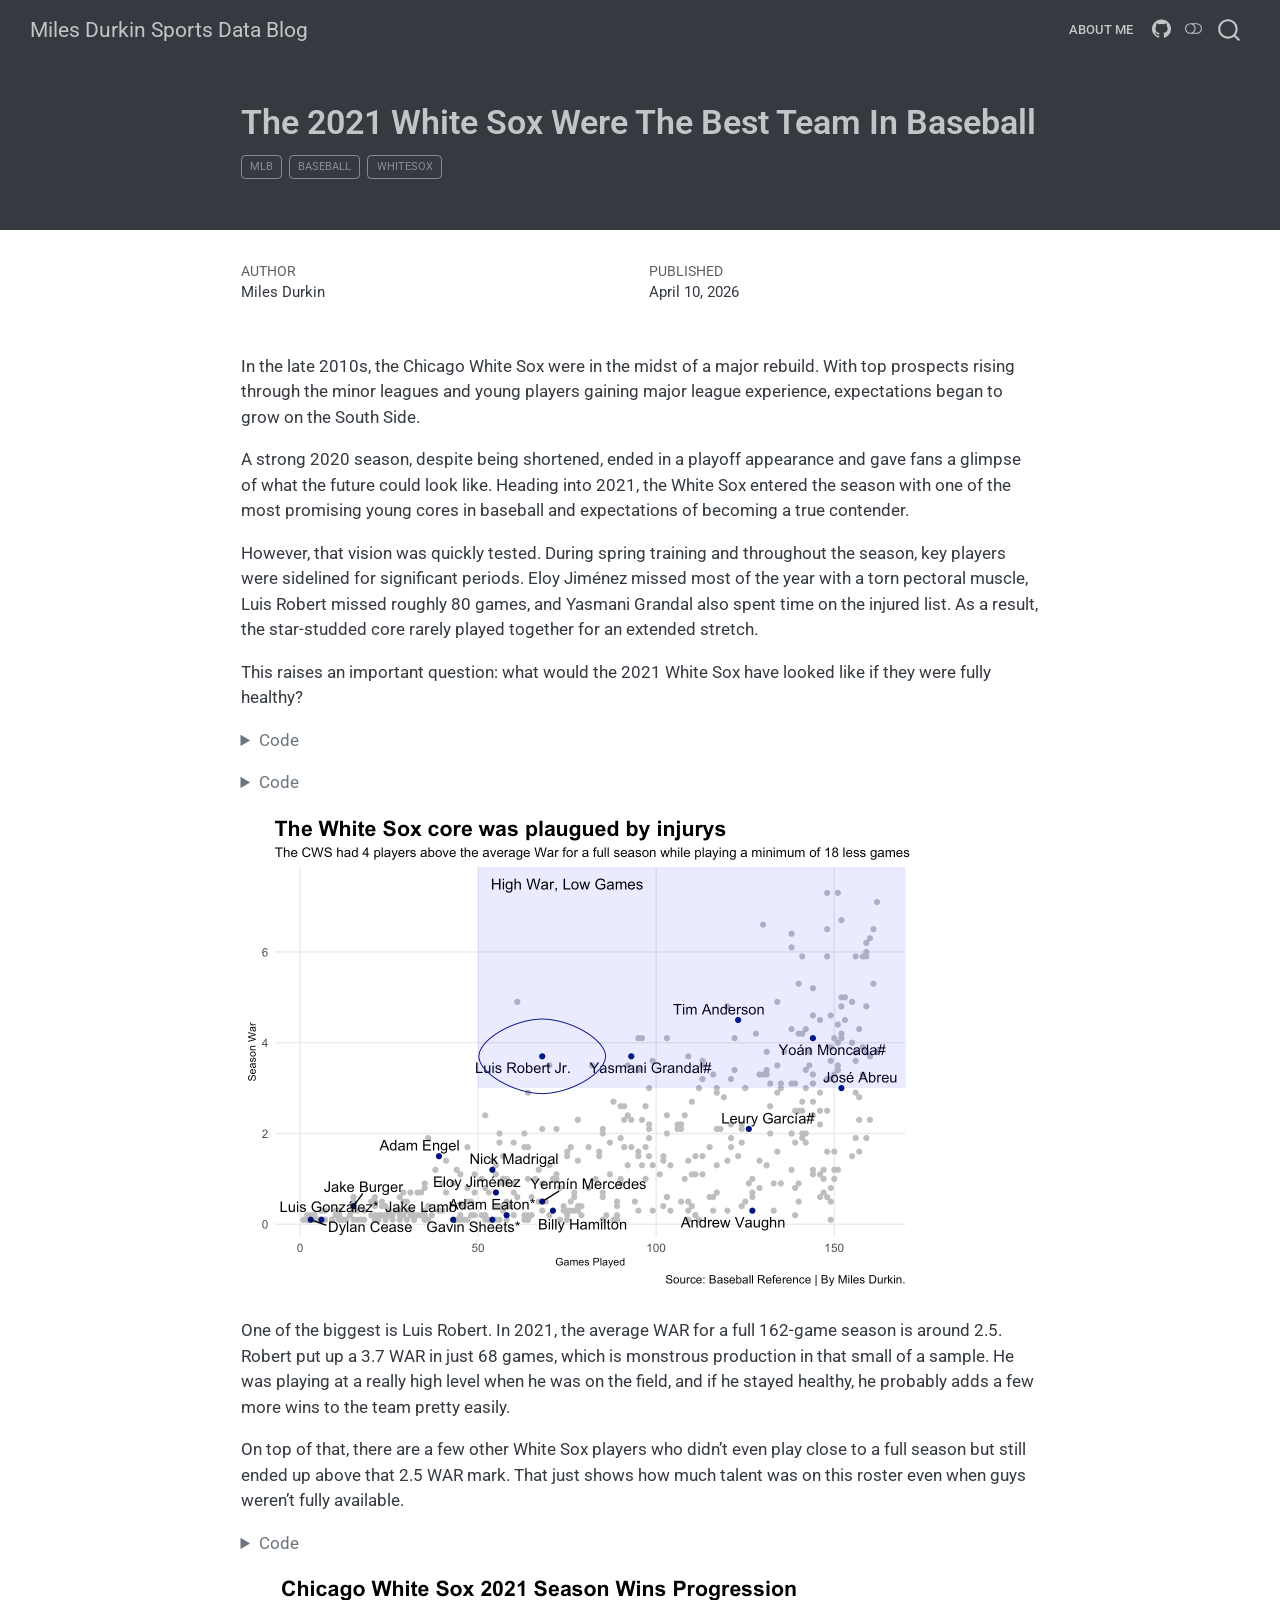
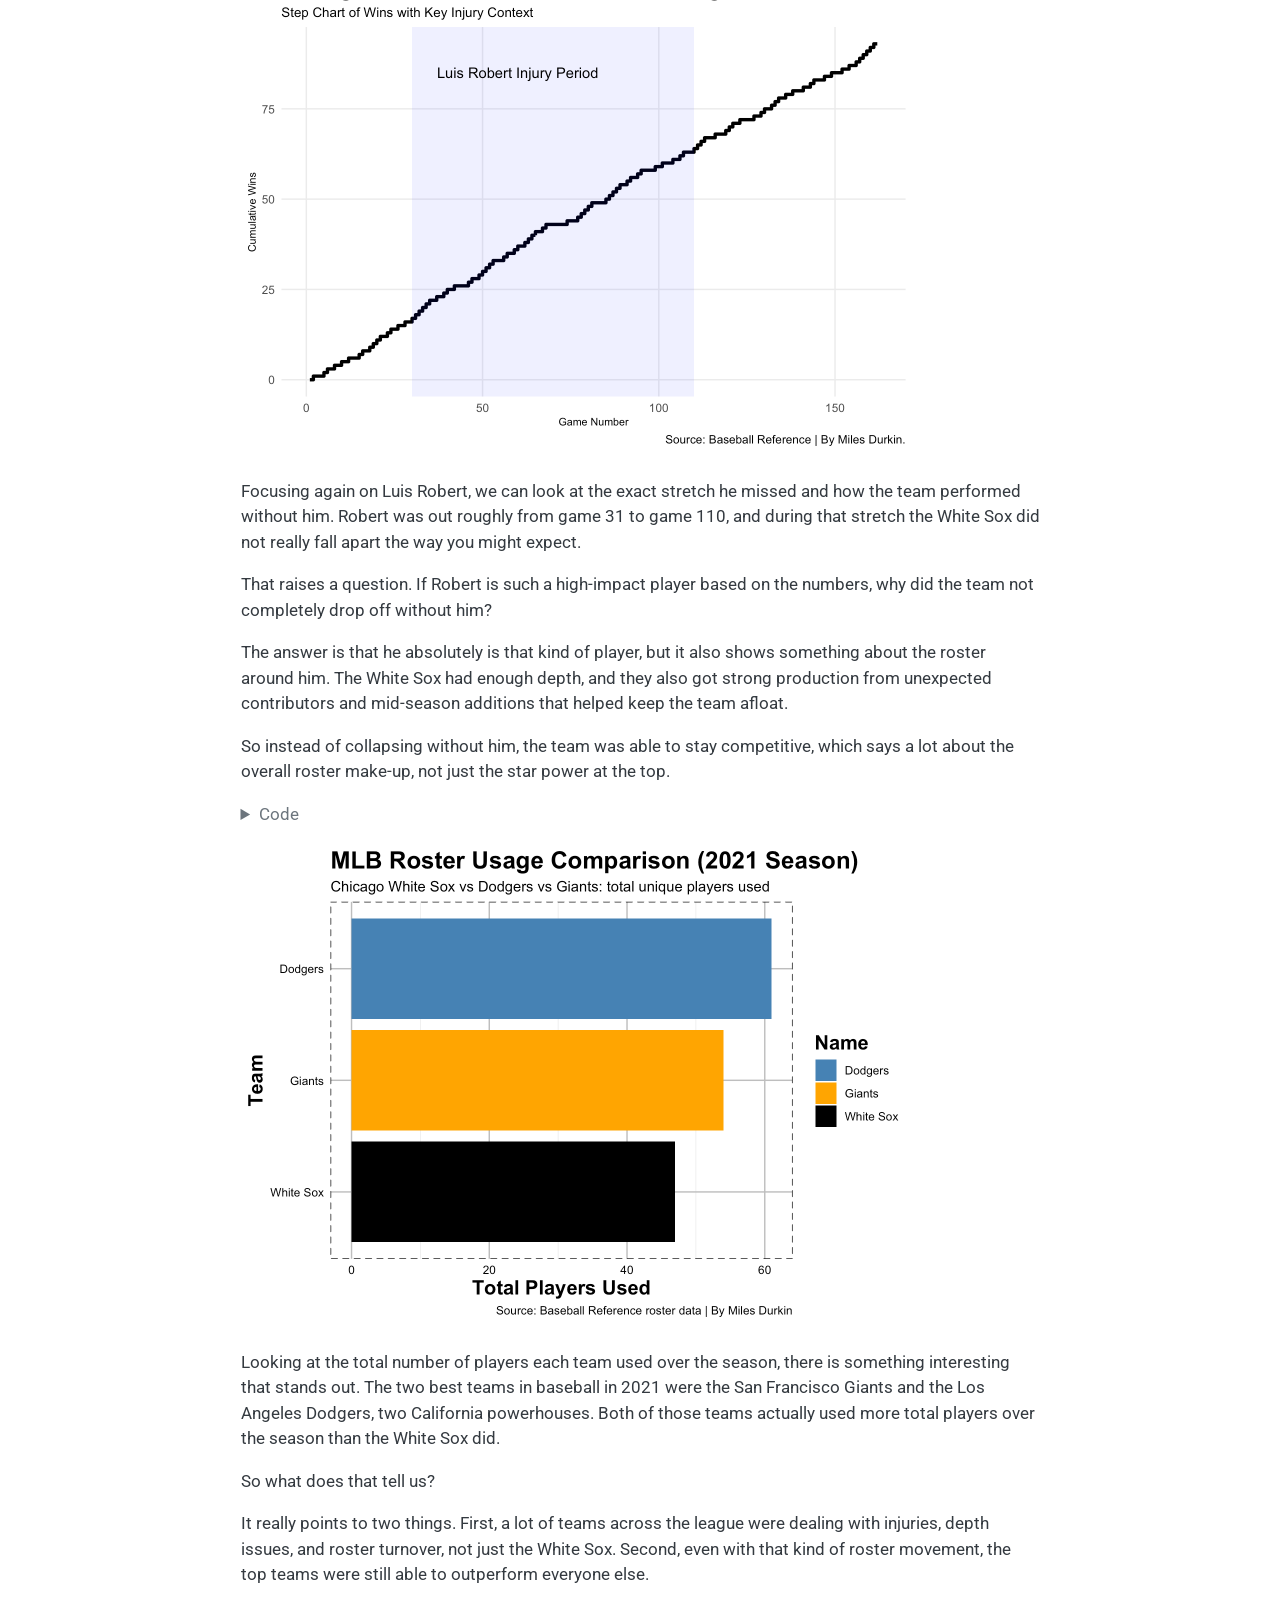
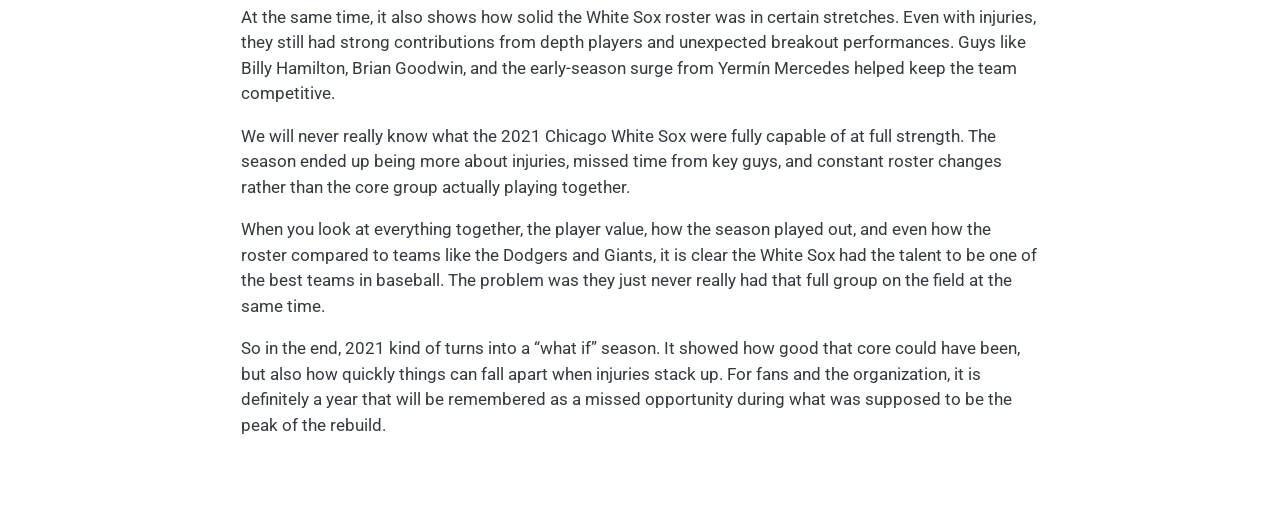
==== commit 85d60bba: "fixed titles" ====
--- a/posts/mlb-baseball-whitesox-2021-season-best-team-in-the-league/index.html
+++ b/posts/mlb-baseball-whitesox-2021-season-best-team-in-the-league/index.html
@@ -9,7 +9,7 @@
 <meta name="author" content="Miles Durkin">
 <meta name="dcterms.date" content="2026-04-10">
 
-<title>The 2021 White Sox were the best team in baseball – Miles Durkin Sports Data Blog</title>
+<title>The 2021 White Sox Were The Best Team In Baseball – Miles Durkin Sports Data Blog</title>
 <style>
 /* Default styles provided by pandoc.
 ** See https://pandoc.org/MANUAL.html#variables-for-html for config info.
@@ -317,7 +317,7 @@
 <header id="title-block-header" class="quarto-title-block default page-columns page-full">
   <div class="quarto-title-banner page-columns page-full">
     <div class="quarto-title column-body">
-      <h1 class="title">The 2021 White Sox were the best team in baseball</h1>
+      <h1 class="title">The 2021 White Sox Were The Best Team In Baseball</h1>
                                 <div class="quarto-categories">
                 <div class="quarto-category">mlb</div>
                 <div class="quarto-category">baseball</div>
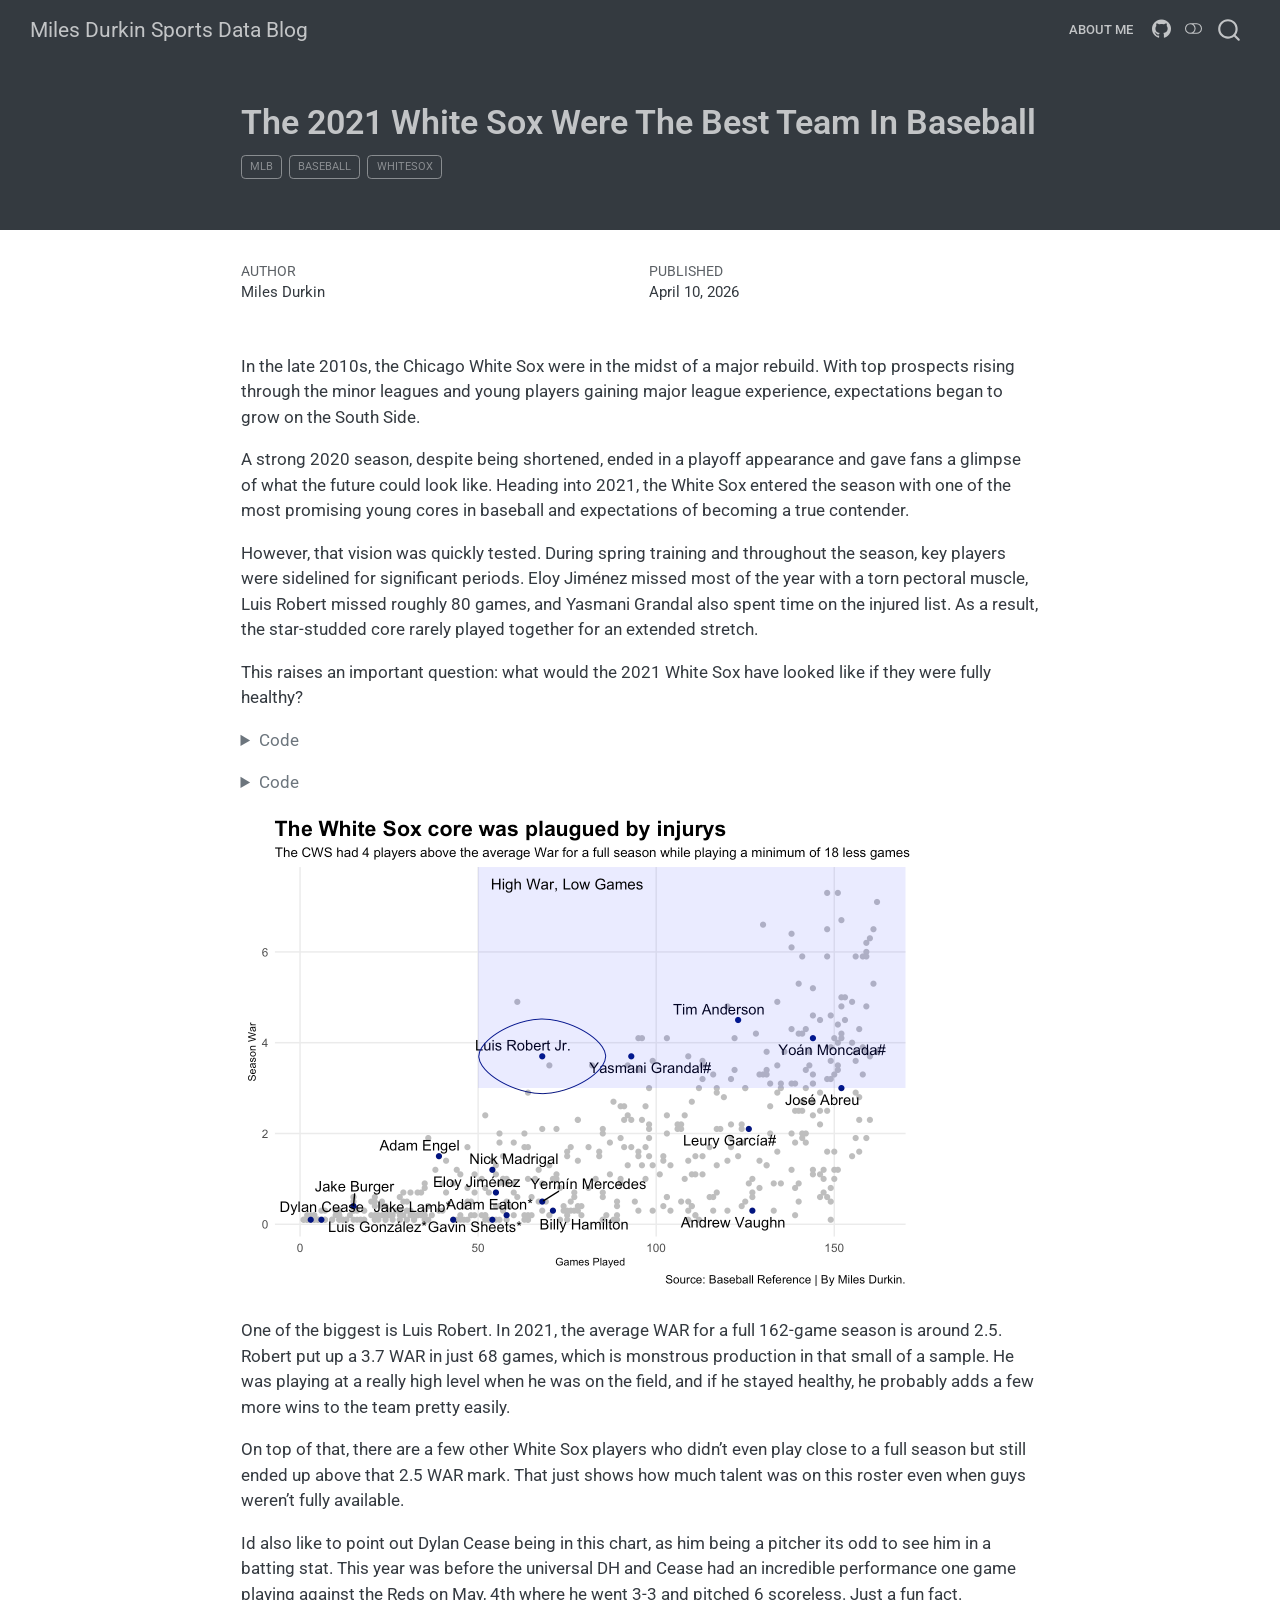
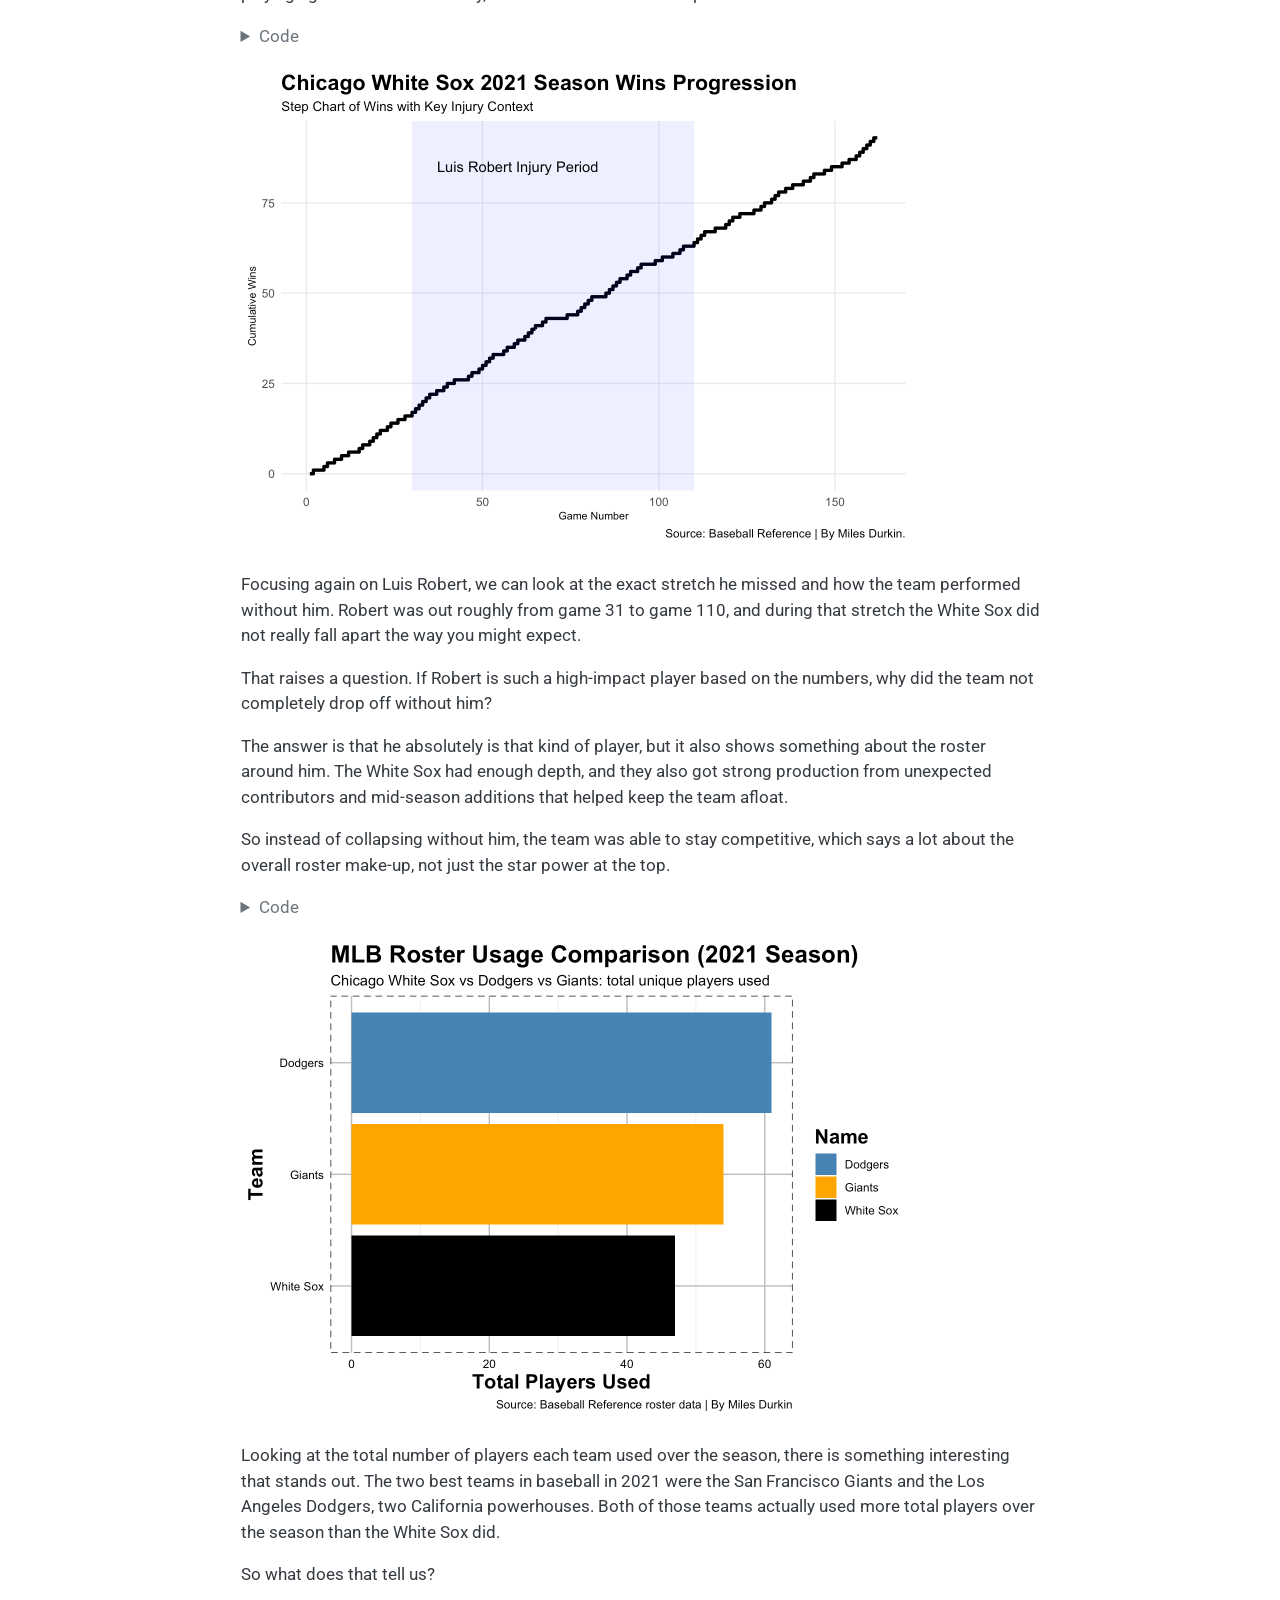
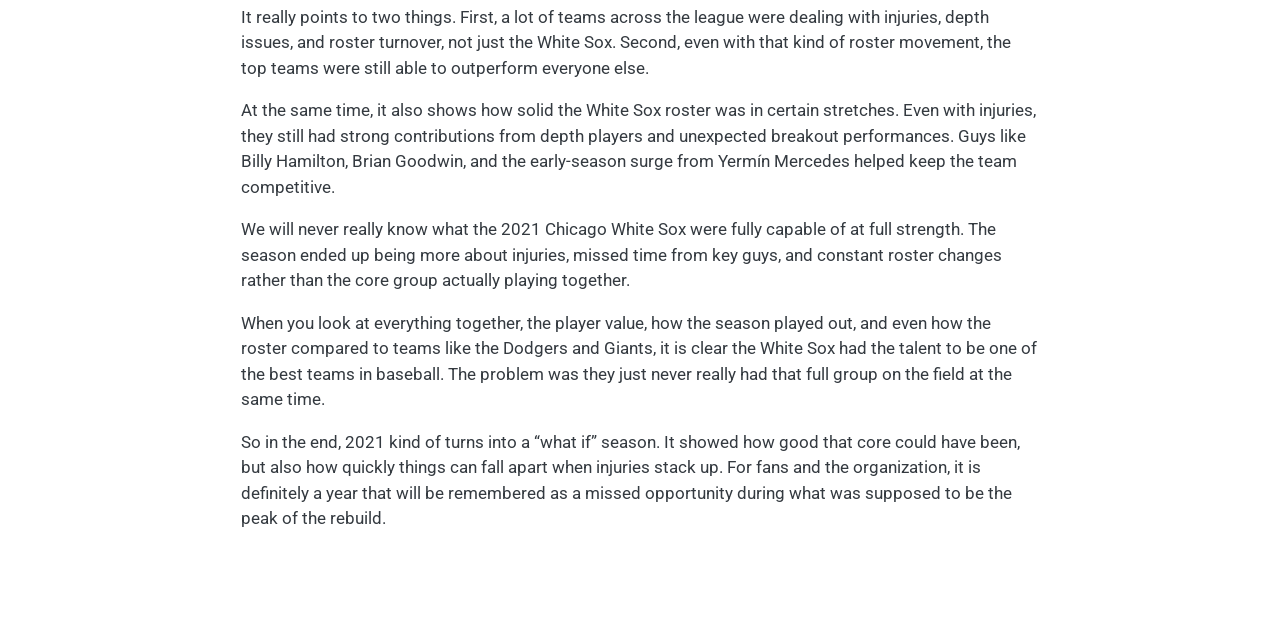
==== commit 8b46e141: "added text" ====
--- a/posts/mlb-baseball-whitesox-2021-season-best-team-in-the-league/index.html
+++ b/posts/mlb-baseball-whitesox-2021-season-best-team-in-the-league/index.html
@@ -411,6 +411,7 @@
 </div>
 <p>One of the biggest is Luis Robert. In 2021, the average WAR for a full 162-game season is around 2.5. Robert put up a 3.7 WAR in just 68 games, which is monstrous production in that small of a sample. He was playing at a really high level when he was on the field, and if he stayed healthy, he probably adds a few more wins to the team pretty easily.</p>
 <p>On top of that, there are a few other White Sox players who didn’t even play close to a full season but still ended up above that 2.5 WAR mark. That just shows how much talent was on this roster even when guys weren’t fully available.</p>
+<p>Id also like to point out Dylan Cease being in this chart, as him being a pitcher its odd to see him in a batting stat. This year was before the universal DH and Cease had an incredible performance one game playing against the Reds on May, 4th where he went 3-3 and pitched 6 scoreless. Just a fun fact.</p>
 <div class="cell">
 <details class="code-fold">
 <summary>Code</summary>
